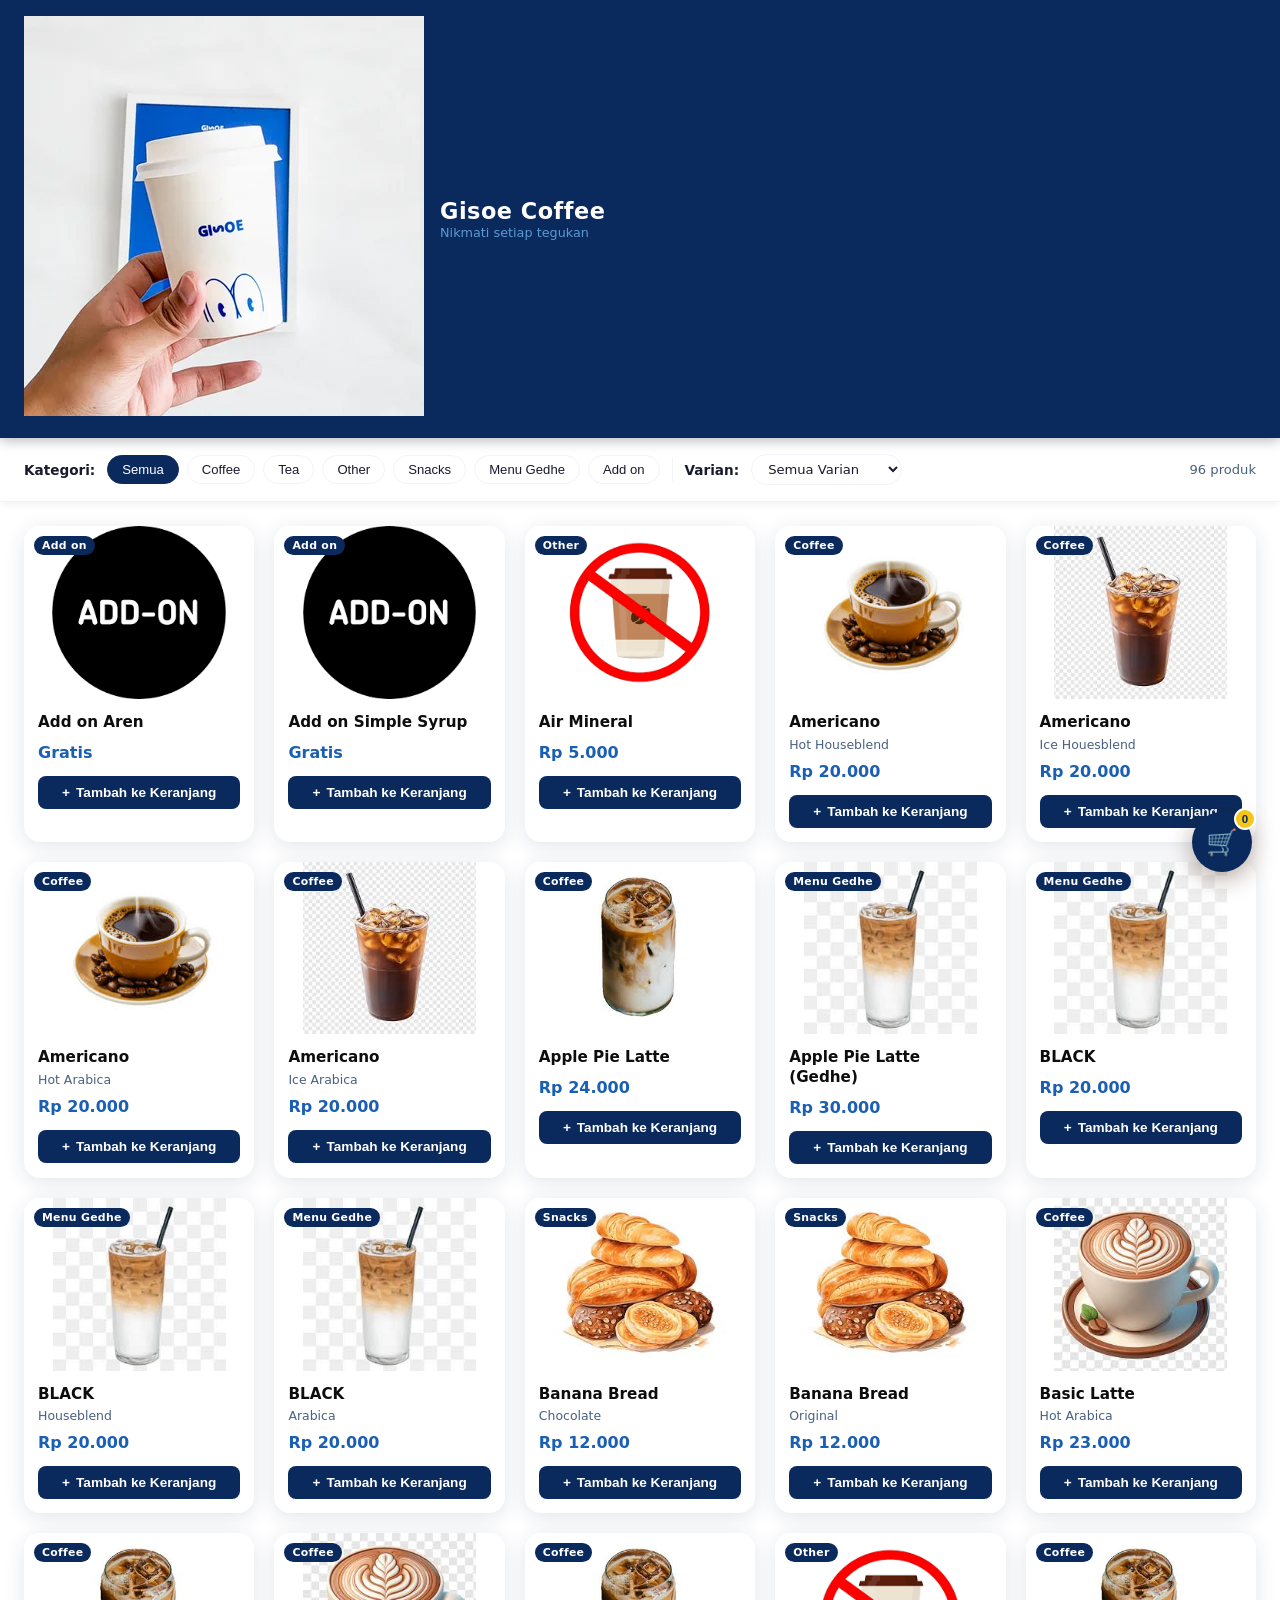
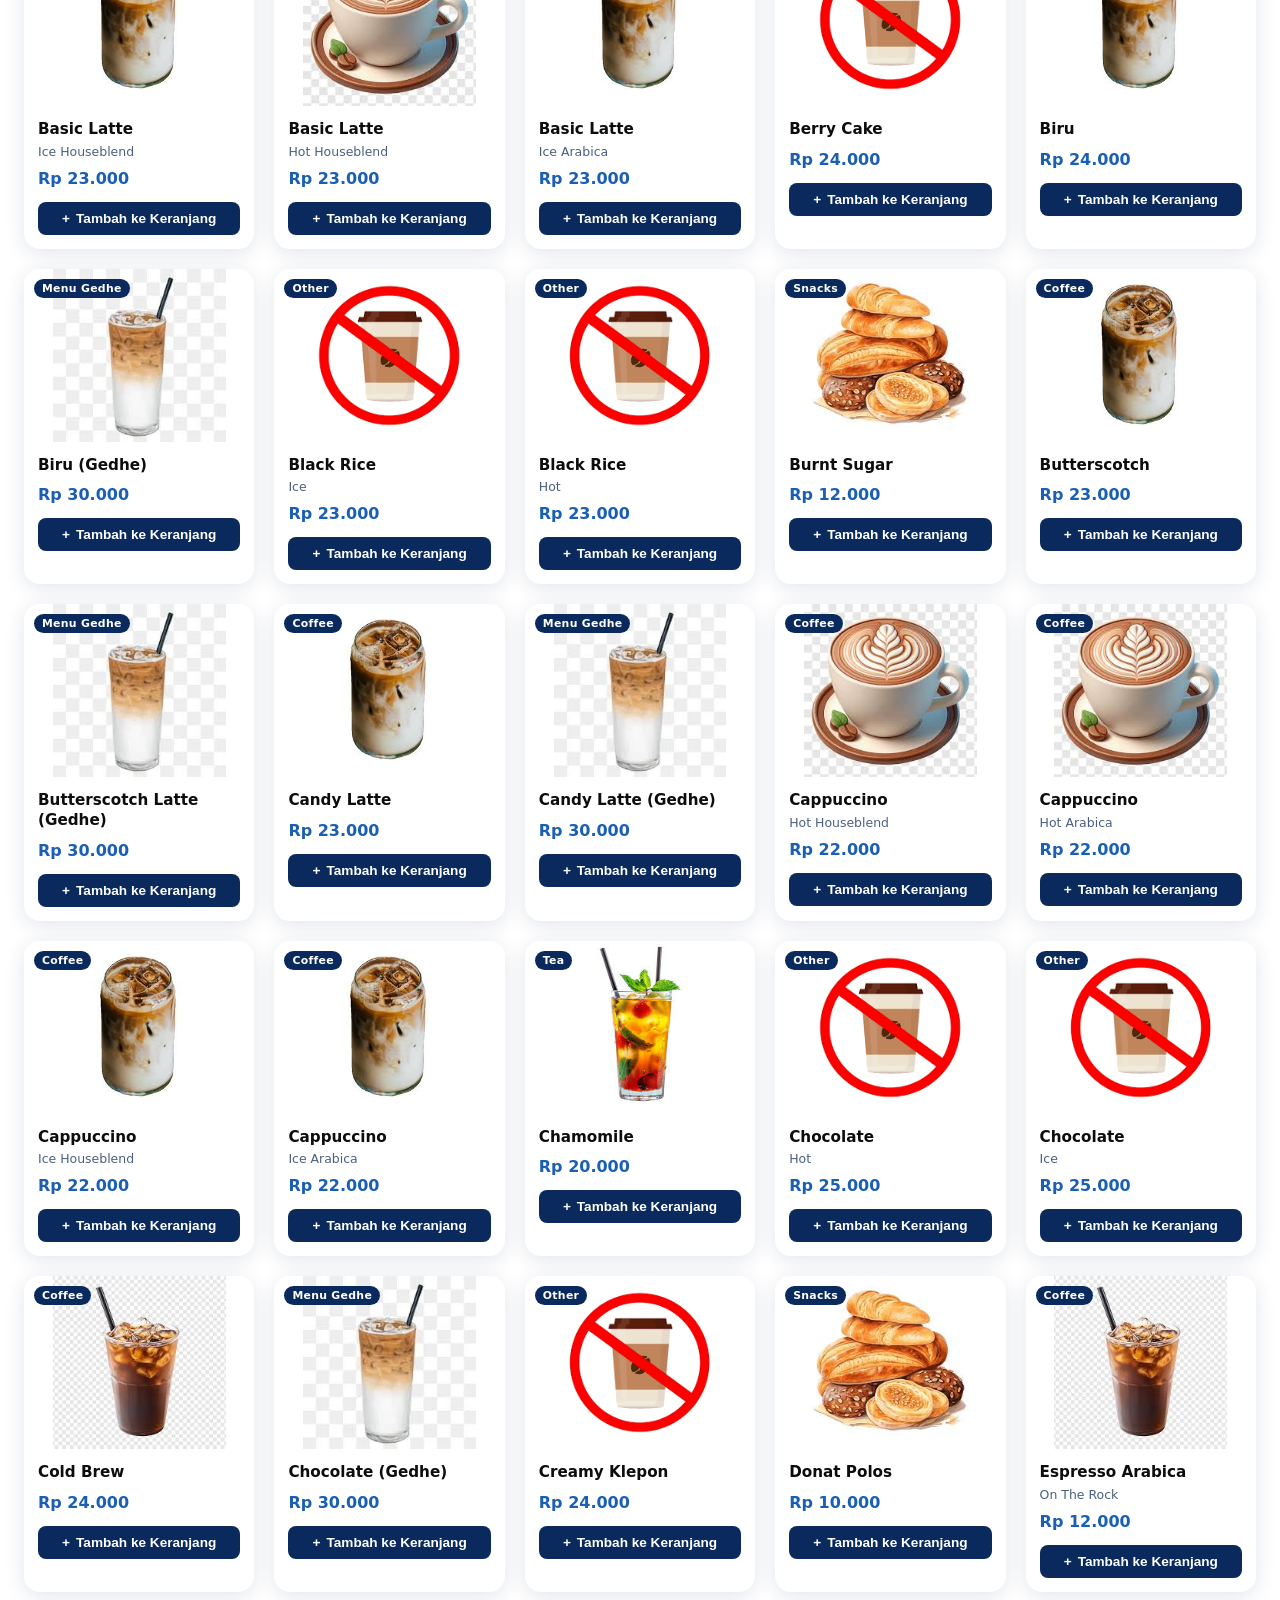
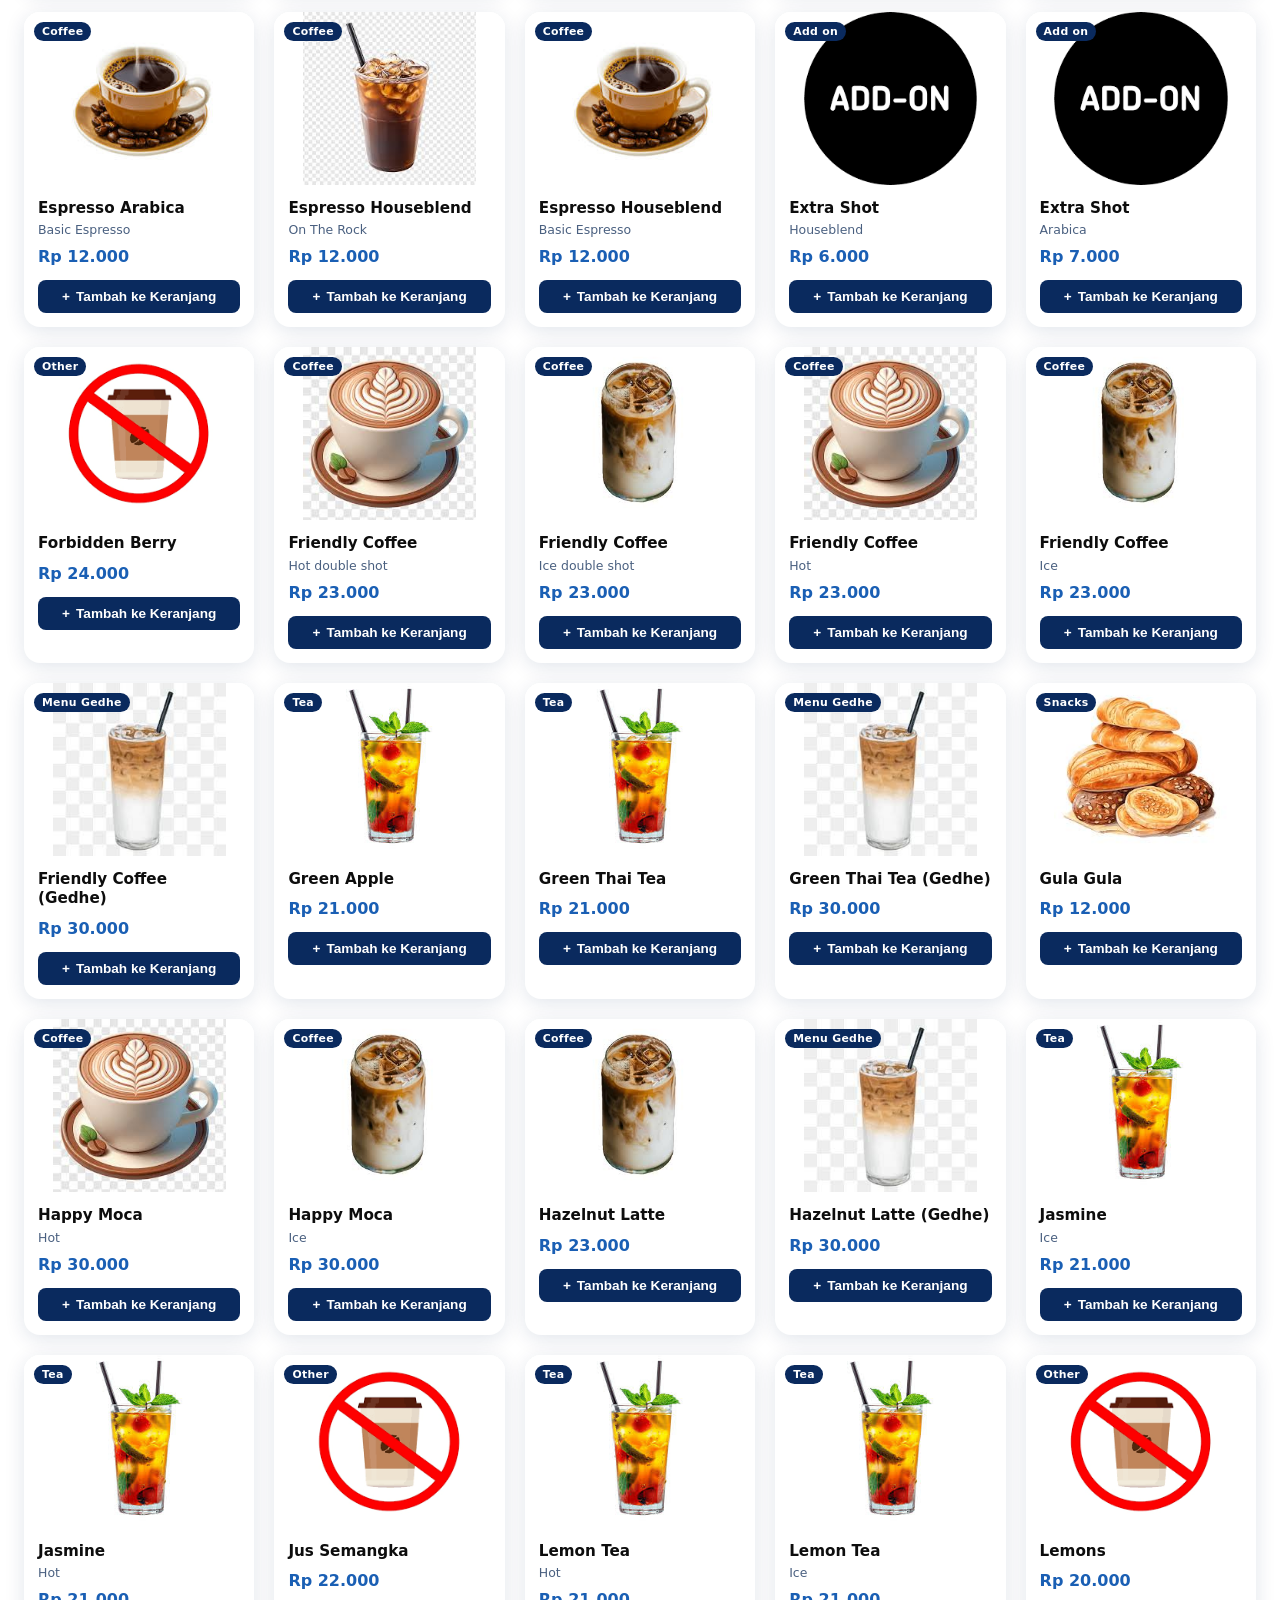
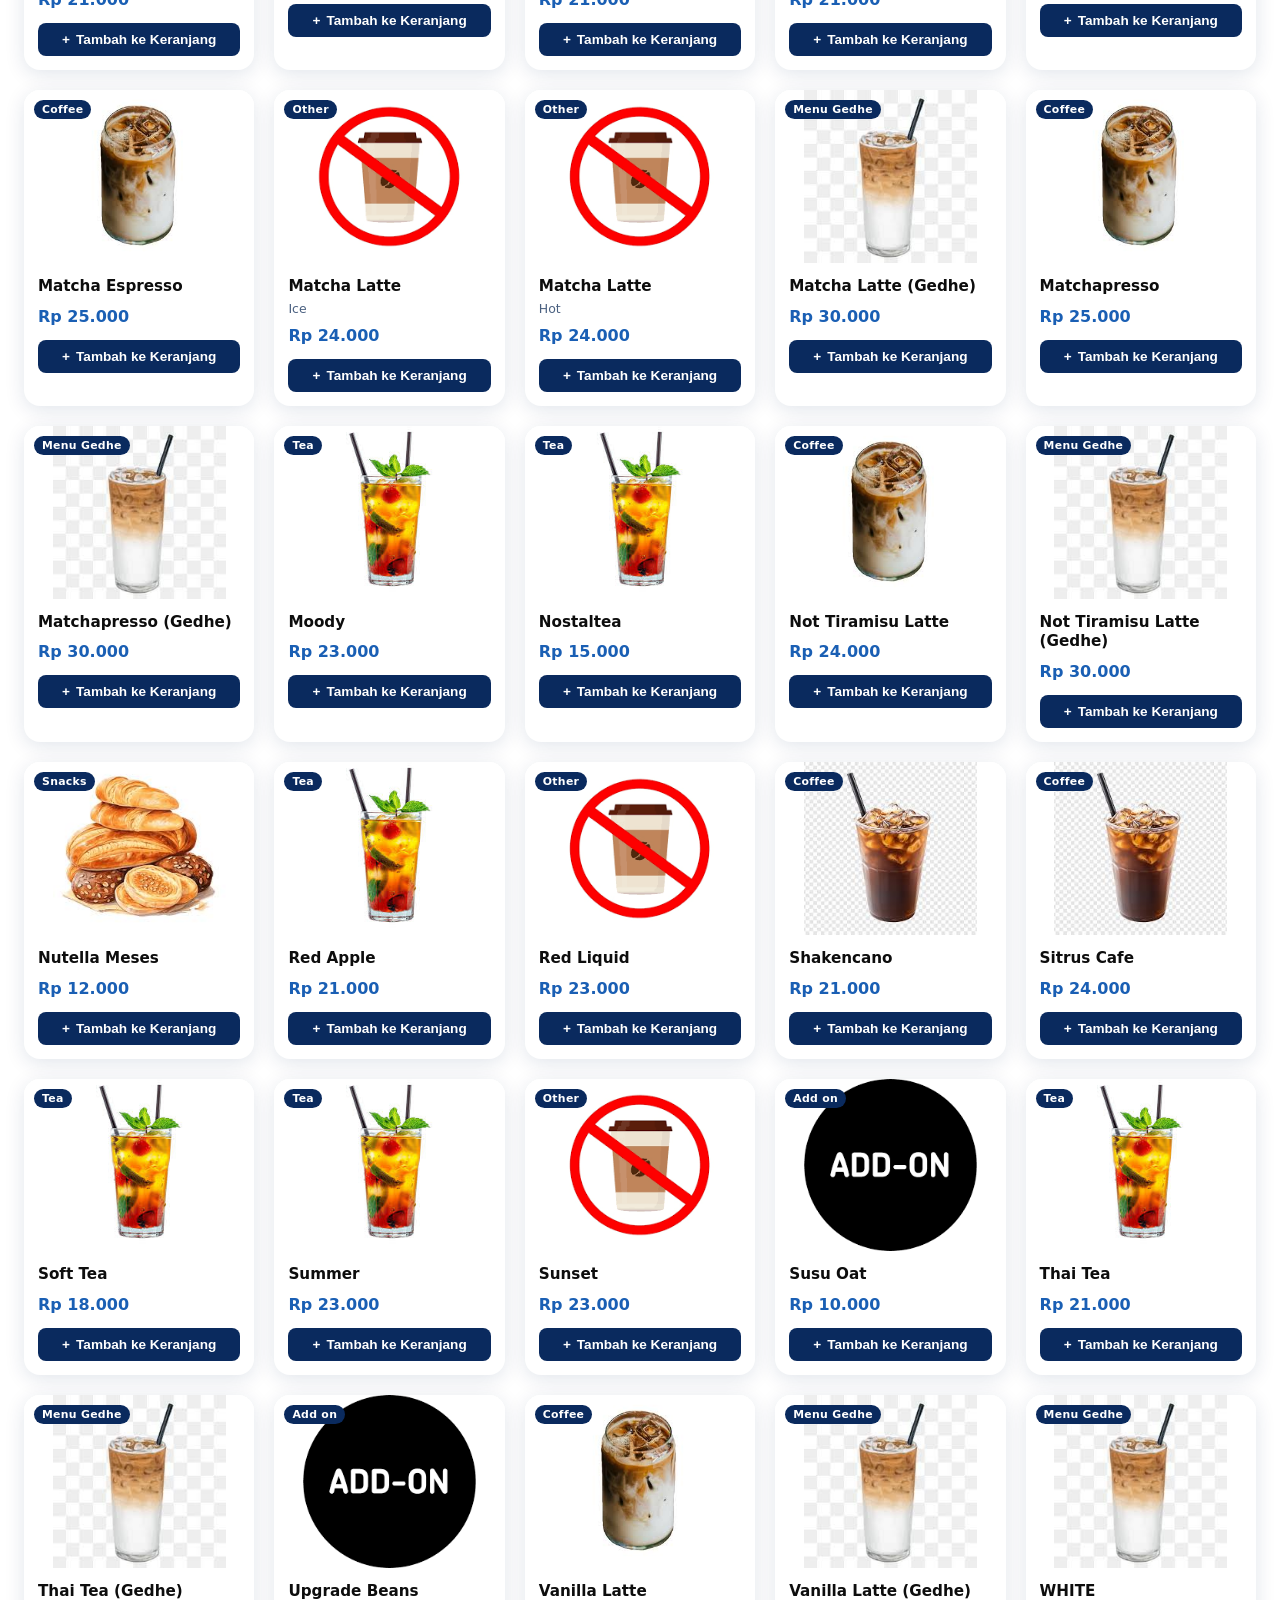
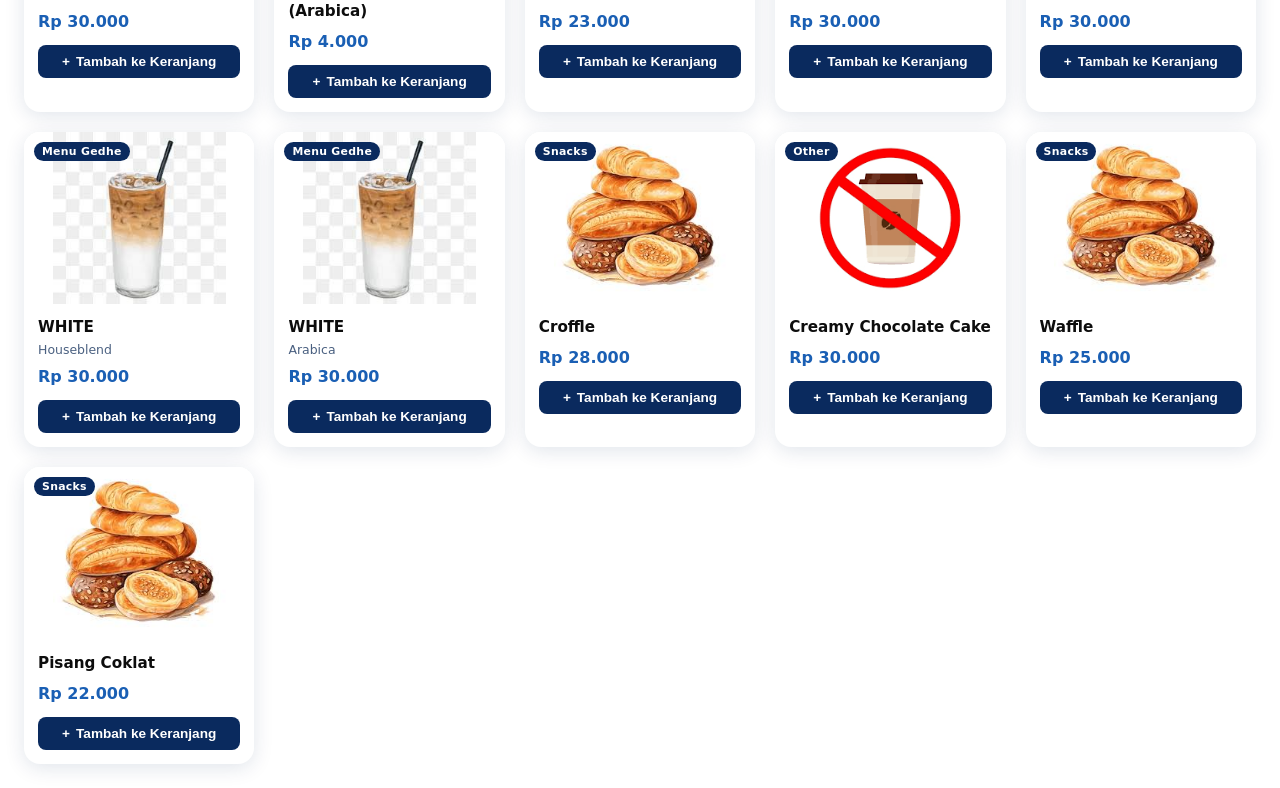
==== index.html @ 8f7da87b "Update index.html" ====
<!DOCTYPE html>
<html lang="id">
<head>
  <meta charset="UTF-8" />
  <meta name="viewport" content="width=device-width, initial-scale=1.0" />
  <title>Gisoe Coffee - Menu</title>
  <link rel="stylesheet" href="css/style.css" />
</head>
<body>

<!-- Header -->
<header class="header">
  <span class="header-logo">
     <img src="images/gisoe.png" alt="Logo" class="logo-img">
  </span>
  <div>
    <div class="header-title">Gisoe Coffee</div>
    <div class="header-subtitle">Nikmati setiap tegukan</div>
  </div>
</header>

<!-- Filter Bar -->
<div class="filter-bar">
  <span class="filter-label">Kategori:</span>
  <div class="filter-chips" id="catChips"></div>
  <div class="filter-divider"></div>
  <span class="filter-label">Varian:</span>
  <select class="filter-select" id="variantSelect">
    <option value="Semua">Semua Varian</option>
  </select>
  <span class="filter-count" id="filterCount"></span>
</div>

<!-- Main Product Grid -->
<main class="main">
  <div class="product-grid" id="productGrid"></div>
</main>

<!-- Floating Cart Button -->
<button class="cart-fab" id="cartFab" onclick="openCartModal()">
  🛒
  <span class="cart-badge" id="cartBadge">0</span>
</button>

<!-- Cart Modal -->
<div class="modal-overlay" id="cartModal">
  <div class="modal">
    <div class="modal-header">
      <span class="modal-title">🛒 Keranjang Belanja</span>
      <button class="modal-close" onclick="closeCartModal()">✕</button>
    </div>
    <div class="modal-body" id="cartBody"></div>
    <div class="modal-footer" id="cartFooter" style="display:none">
      <div class="cart-total-row">
        <span class="cart-total-label">Total Belanja</span>
        <span class="cart-total-value" id="cartTotal">Rp 0</span>
      </div>
      <button class="btn-primary" id="checkoutBtn" onclick="goToCheckout()">
        Lanjutkan Pembelian ›
      </button>
    </div>
  </div>
</div>

<!-- Toast -->
<div class="toast" id="toast"></div>

<script src="js/products.js"></script>
<script src="js/app.js"></script>
</body>
</html>
---- css/style.css ----
/* ===== Base & Reset ===== */
*, *::before, *::after { box-sizing: border-box; margin: 0; padding: 0; }

:root {
  --blue-dark: #0a2a5e;
  --blue-mid: #1a5fb4;
  --blue-light: #5b9bd5;
  --cream: #ffffff;
  --cream-dark: #f0f4fa;
  --white: #fff;
  --text-dark: #0d0d0d;
  --text-mid: #1a1a2e;
  --text-light: #4a6080;
  --gold: #f5c518;
  --gold-light: #ffe066;
  --green: #4caf50;
  --red: #e53935;
  --shadow: 0 4px 20px rgba(10,42,94,0.12);
  --shadow-hover: 0 8px 30px rgba(10,42,94,0.2);
  --radius: 16px;
  --radius-sm: 8px;
}

body {
  font-family: 'Segoe UI', system-ui, -apple-system, sans-serif;
  background: var(--cream);
  color: var(--text-dark);
  min-height: 100vh;
}

/* ===== Header ===== */
.header {
  background: var(--blue-dark);
  padding: 16px 24px;
  position: sticky;
  top: 0;
  z-index: 100;
  box-shadow: 0 2px 12px rgba(0,0,0,0.3);
  display: flex;
  align-items: center;
  gap: 16px;
}

.header-logo {
  font-size: 1.6rem;
}

.header-title {
  color: var(--cream);
  font-size: 1.4rem;
  font-weight: 700;
  letter-spacing: 0.5px;
}

.header-subtitle {
  color: var(--blue-light);
  font-size: 0.8rem;
  margin-top: 1px;
}

.header-right {
  margin-left: auto;
  display: flex;
  align-items: center;
  gap: 12px;
}

/* ===== Filter Bar ===== */
.filter-bar {
  background: var(--white);
  padding: 16px 24px;
  display: flex;
  align-items: center;
  gap: 12px;
  flex-wrap: wrap;
  border-bottom: 1px solid var(--cream-dark);
  position: sticky;
  top: 73px;
  z-index: 90;
  box-shadow: 0 2px 8px rgba(0,0,0,0.06);
}

.filter-label {
  font-size: 0.85rem;
  font-weight: 600;
  color: var(--text-mid);
  white-space: nowrap;
}

.filter-chips {
  display: flex;
  gap: 8px;
  flex-wrap: wrap;
}

.chip {
  padding: 6px 14px;
  border-radius: 20px;
  border: 1.5px solid var(--cream-dark);
  background: var(--white);
  color: var(--text-mid);
  font-size: 0.82rem;
  cursor: pointer;
  transition: all 0.2s;
  font-weight: 500;
  white-space: nowrap;
}

.chip:hover {
  border-color: var(--blue-light);
  color: var(--blue-mid);
}

.chip.active {
  background: var(--blue-dark);
  border-color: var(--blue-dark);
  color: var(--white);
}

.filter-divider {
  width: 1px;
  height: 24px;
  background: var(--cream-dark);
}

.filter-select {
  padding: 6px 12px;
  border-radius: 20px;
  border: 1.5px solid var(--cream-dark);
  background: var(--white);
  color: var(--text-mid);
  font-size: 0.82rem;
  cursor: pointer;
  outline: none;
  font-family: inherit;
  font-weight: 500;
}

.filter-select:focus {
  border-color: var(--blue-light);
}

.filter-count {
  margin-left: auto;
  font-size: 0.82rem;
  color: var(--text-light);
}

/* ===== Product Grid ===== */
.main {
  padding: 24px;
  max-width: 1400px;
  margin: 0 auto;
}

.product-grid {
  display: grid;
  grid-template-columns: repeat(auto-fill, minmax(200px, 1fr));
  gap: 20px;
}

.product-card {
  background: var(--white);
  border-radius: var(--radius);
  overflow: hidden;
  box-shadow: var(--shadow);
  transition: transform 0.25s, box-shadow 0.25s;
  display: flex;
  flex-direction: column;
}

.product-card:hover {
  transform: translateY(-4px);
  box-shadow: var(--shadow-hover);
}

.product-img-wrap {
  position: relative;
  width: 100%;
  padding-top: 75%;
  background: var(--cream);
  background-color: #ffffff;
  overflow: hidden;
}

.product-img {
  position: absolute;
  inset: 0;
  width: 100%;
  height: 100%;
  object-fit: contain;
  transition: transform 0.3s;
}

.product-card:hover .product-img {
  transform: scale(1.05);
}

.category-badge {
  position: absolute;
  top: 10px;
  left: 10px;
  background: var(--blue-dark);
  color: var(--cream);
  font-size: 0.68rem;
  font-weight: 600;
  padding: 3px 8px;
  border-radius: 10px;
  letter-spacing: 0.3px;
}

.product-body {
  padding: 14px;
  display: flex;
  flex-direction: column;
  flex: 1;
  gap: 4px;
}

.product-name {
  font-weight: 700;
  font-size: 0.95rem;
  color: var(--text-dark);
  line-height: 1.3;
}

.product-variant {
  font-size: 0.78rem;
  color: var(--text-light);
}

.product-price {
  font-size: 1rem;
  font-weight: 700;
  color: var(--blue-mid);
  margin-top: 6px;
}

.btn-add {
  margin-top: 10px;
  width: 100%;
  padding: 9px;
  border: none;
  border-radius: var(--radius-sm);
  background: var(--blue-dark);
  color: var(--white);
  font-size: 0.85rem;
  font-weight: 600;
  cursor: pointer;
  transition: background 0.2s, transform 0.1s;
  display: flex;
  align-items: center;
  justify-content: center;
  gap: 6px;
}

.btn-add:hover { background: var(--blue-mid); }
.btn-add:active { transform: scale(0.97); }

/* ===== Floating Cart ===== */
.cart-fab {
  position: fixed;
  bottom: 28px;
  right: 28px;
  width: 60px;
  height: 60px;
  border-radius: 50%;
  background: var(--blue-dark);
  color: var(--white);
  border: none;
  cursor: pointer;
  box-shadow: 0 6px 24px rgba(61,31,13,0.4);
  display: flex;
  align-items: center;
  justify-content: center;
  font-size: 1.6rem;
  transition: transform 0.2s, box-shadow 0.2s;
  z-index: 200;
}

.cart-fab:hover {
  transform: scale(1.08);
  box-shadow: 0 10px 30px rgba(61,31,13,0.5);
}

.cart-fab:active { transform: scale(0.95); }

.cart-badge {
  position: absolute;
  top: -4px;
  right: -4px;
  background: var(--gold);
  color: var(--blue-dark);
  font-size: 0.72rem;
  font-weight: 800;
  width: 22px;
  height: 22px;
  border-radius: 50%;
  display: flex;
  align-items: center;
  justify-content: center;
  border: 2px solid var(--white);
}

.cart-fab.bump {
  animation: bump 0.3s ease;
}

@keyframes bump {
  0% { transform: scale(1); }
  50% { transform: scale(1.25); }
  100% { transform: scale(1); }
}

/* ===== Modal / Dialog ===== */
.modal-overlay {
  position: fixed;
  inset: 0;
  background: rgba(0,0,0,0.55);
  z-index: 300;
  display: flex;
  align-items: center;
  justify-content: center;
  padding: 20px;
  opacity: 0;
  pointer-events: none;
  transition: opacity 0.2s;
}

.modal-overlay.open {
  opacity: 1;
  pointer-events: all;
}

.modal {
  background: var(--white);
  border-radius: var(--radius);
  width: 100%;
  max-width: 520px;
  max-height: 85vh;
  display: flex;
  flex-direction: column;
  overflow: hidden;
  transform: translateY(20px);
  transition: transform 0.25s;
  box-shadow: 0 20px 60px rgba(0,0,0,0.3);
}

.modal-overlay.open .modal {
  transform: translateY(0);
}

.modal-header {
  padding: 20px 24px;
  border-bottom: 1px solid var(--cream-dark);
  display: flex;
  align-items: center;
  justify-content: space-between;
  background: var(--blue-dark);
  color: var(--white);
}

.modal-title {
  font-size: 1.1rem;
  font-weight: 700;
}

.modal-close {
  background: none;
  border: none;
  color: var(--cream);
  font-size: 1.4rem;
  cursor: pointer;
  line-height: 1;
  padding: 4px;
  border-radius: 50%;
  transition: background 0.2s;
}

.modal-close:hover { background: rgba(255,255,255,0.15); }

.modal-body {
  flex: 1;
  overflow-y: auto;
  padding: 20px 24px;
}

.cart-empty {
  text-align: center;
  padding: 40px 20px;
  color: var(--text-light);
}

.cart-empty-icon { font-size: 3rem; margin-bottom: 12px; }

.cart-item {
  display: flex;
  align-items: center;
  gap: 14px;
  padding: 12px 0;
  border-bottom: 1px solid var(--cream-dark);
}

.cart-item:last-child { border-bottom: none; }

.cart-item-img {
  width: 60px;
  height: 60px;
  border-radius: var(--radius-sm);
  object-fit: cover;
  background: var(--cream);
  flex-shrink: 0;
}

.cart-item-info { flex: 1; min-width: 0; }

.cart-item-name {
  font-weight: 700;
  font-size: 0.9rem;
  white-space: nowrap;
  overflow: hidden;
  text-overflow: ellipsis;
}

.cart-item-variant {
  font-size: 0.78rem;
  color: var(--text-light);
}

.cart-item-price {
  font-size: 0.85rem;
  color: var(--blue-mid);
  font-weight: 600;
  margin-top: 3px;
}

.qty-controls {
  display: flex;
  align-items: center;
  gap: 8px;
}

.qty-btn {
  width: 28px;
  height: 28px;
  border-radius: 50%;
  border: 1.5px solid var(--cream-dark);
  background: var(--white);
  cursor: pointer;
  font-size: 1rem;
  display: flex;
  align-items: center;
  justify-content: center;
  color: var(--text-mid);
  transition: all 0.15s;
}

.qty-btn:hover { border-color: var(--blue-mid); color: var(--blue-dark); }

.qty-num {
  min-width: 20px;
  text-align: center;
  font-weight: 700;
  font-size: 0.9rem;
}

.cart-item-subtotal {
  font-weight: 700;
  font-size: 0.9rem;
  color: var(--blue-dark);
  text-align: right;
  min-width: 80px;
}

.modal-footer {
  padding: 16px 24px;
  border-top: 1px solid var(--cream-dark);
  background: var(--cream);
}

.cart-total-row {
  display: flex;
  justify-content: space-between;
  align-items: center;
  margin-bottom: 14px;
}

.cart-total-label {
  font-size: 1rem;
  font-weight: 600;
  color: var(--text-mid);
}

.cart-total-value {
  font-size: 1.2rem;
  font-weight: 800;
  color: var(--blue-dark);
}

.btn-primary {
  width: 100%;
  padding: 13px;
  border: none;
  border-radius: var(--radius-sm);
  background: var(--gold);
  color: var(--blue-dark);
  font-size: 0.95rem;
  font-weight: 800;
  cursor: pointer;
  transition: background 0.2s, transform 0.1s;
  display: flex;
  align-items: center;
  justify-content: center;
  gap: 8px;
}

.btn-primary:hover { background: var(--gold-light); }
.btn-primary:active { transform: scale(0.98); }
.btn-primary:disabled {
  background: var(--cream-dark);
  color: var(--text-light);
  cursor: not-allowed;
}

/* ===== No results ===== */
.no-results {
  grid-column: 1 / -1;
  text-align: center;
  padding: 60px 20px;
  color: var(--text-light);
}

.no-results-icon { font-size: 3.5rem; margin-bottom: 12px; }

/* ===== Toast ===== */
.toast {
  position: fixed;
  bottom: 100px;
  right: 28px;
  background: var(--blue-dark);
  color: var(--white);
  padding: 10px 18px;
  border-radius: var(--radius-sm);
  font-size: 0.85rem;
  font-weight: 600;
  z-index: 400;
  opacity: 0;
  transform: translateY(10px);
  transition: all 0.25s;
  pointer-events: none;
  max-width: 240px;
}

.toast.show {
  opacity: 1;
  transform: translateY(0);
}

/* ===== Checkout Page ===== */
.checkout-container {
  max-width: 900px;
  margin: 0 auto;
  padding: 24px;
}

.back-btn {
  display: inline-flex;
  align-items: center;
  gap: 8px;
  color: var(--blue-mid);
  font-weight: 600;
  font-size: 0.9rem;
  cursor: pointer;
  background: none;
  border: none;
  padding: 0;
  margin-bottom: 24px;
  transition: color 0.2s;
}

.back-btn:hover { color: var(--blue-dark); }

.section-title {
  font-size: 1.2rem;
  font-weight: 800;
  color: var(--blue-dark);
  margin-bottom: 16px;
  display: flex;
  align-items: center;
  gap: 8px;
}

.section-card {
  background: var(--white);
  border-radius: var(--radius);
  padding: 24px;
  box-shadow: var(--shadow);
  margin-bottom: 24px;
}

/* Recommendation Loading */
.reco-loading {
  text-align: center;
  padding: 40px 20px;
}

.spinner {
  width: 40px;
  height: 40px;
  border: 4px solid var(--cream-dark);
  border-top-color: var(--blue-mid);
  border-radius: 50%;
  animation: spin 0.8s linear infinite;
  margin: 0 auto 16px;
}

@keyframes spin {
  to { transform: rotate(360deg); }
}

.reco-loading-text {
  color: var(--text-light);
  font-size: 0.9rem;
}

/* Recommendation Cards */
.reco-scroll {
  display: grid;
  grid-template-columns: repeat(auto-fill, minmax(155px, 1fr));
  gap: 16px;
}

.reco-card {
  background: var(--cream);
  border-radius: var(--radius-sm);
  overflow: hidden;
  transition: transform 0.2s, box-shadow 0.2s;
  border: 1.5px solid var(--cream-dark);
  position: relative;
}

.reco-card:hover {
  transform: translateY(-3px);
  box-shadow: var(--shadow);
}

.reco-img-wrap {
  position: relative;
  width: 100%;
  padding-top: 70%;
  overflow: hidden;
  background-color: #ffffff;
}

.reco-img {
  position: absolute;
  inset: 0;
  width: 100%;
  height: 100%;
  object-fit: contain;
  transition: transform 0.3s;
}

.reco-star-badge {
  position: absolute;
  top: 6px;
  right: 6px;
  background: var(--gold);
  color: var(--blue-dark);
  font-size: 0.7rem;
  padding: 2px 6px;
  border-radius: 8px;
  font-weight: 700;
  display: flex;
  align-items: center;
  gap: 2px;
}

.reco-body {
  padding: 10px 12px;
}

.reco-name {
  font-weight: 700;
  font-size: 0.82rem;
  color: var(--text-dark);
  line-height: 1.3;
}

.reco-variant {
  font-size: 0.72rem;
  color: var(--text-light);
}

.reco-cat {
  display: inline-block;
  font-size: 0.65rem;
  background: var(--blue-dark);
  color: var(--cream);
  padding: 2px 6px;
  border-radius: 6px;
  margin-top: 4px;
  font-weight: 600;
}

.reco-price {
  font-size: 0.85rem;
  font-weight: 700;
  color: var(--blue-mid);
  margin-top: 5px;
}

.reco-rating {
  font-size: 0.72rem;
  color: var(--text-light);
  display: flex;
  align-items: center;
  gap: 3px;
  margin-top: 3px;
}

/* Segment info */
.segment-banner {
  background: linear-gradient(135deg, var(--blue-dark), var(--blue-mid));
  color: var(--white);
  border-radius: var(--radius-sm);
  padding: 14px 20px;
  display: flex;
  align-items: center;
  gap: 12px;
  margin-bottom: 20px;
}

.segment-icon { font-size: 1.8rem; }

.segment-label {
  font-size: 0.78rem;
  opacity: 0.75;
}

.segment-value {
  font-weight: 700;
  font-size: 1rem;
}

/* Checkout Order Table */
.order-table {
  width: 100%;
  border-collapse: collapse;
}

.order-table th {
  text-align: left;
  font-size: 0.78rem;
  font-weight: 600;
  color: var(--text-light);
  padding: 8px 0;
  border-bottom: 1.5px solid var(--cream-dark);
}

.order-table td {
  padding: 12px 0;
  border-bottom: 1px solid var(--cream-dark);
  font-size: 0.9rem;
  vertical-align: middle;
}

.order-table tr:last-child td { border-bottom: none; }

.order-item-thumb {
  width: 48px;
  height: 48px;
  border-radius: 8px;
  object-fit: cover;
  background: var(--cream);
}

.order-item-name { font-weight: 700; }
.order-item-variant { font-size: 0.78rem; color: var(--text-light); }

/* Payment Summary */
.pay-row {
  display: flex;
  justify-content: space-between;
  padding: 8px 0;
  font-size: 0.9rem;
  color: var(--text-mid);
  border-bottom: 1px solid var(--cream-dark);
}

.pay-row:last-child { border-bottom: none; }

.pay-row.total {
  font-size: 1.1rem;
  font-weight: 800;
  color: var(--blue-dark);
  padding-top: 14px;
  margin-top: 4px;
}

.pay-row.tax { color: var(--text-light); font-size: 0.82rem; }

.btn-checkout {
  width: 100%;
  padding: 15px;
  border: none;
  border-radius: var(--radius-sm);
  background: var(--green);
  color: var(--white);
  font-size: 1rem;
  font-weight: 800;
  cursor: pointer;
  transition: background 0.2s, transform 0.1s;
  display: flex;
  align-items: center;
  justify-content: center;
  gap: 8px;
  margin-top: 16px;
  border-radius: var(--radius);
}

.btn-checkout:hover { background: #43a047; }
.btn-checkout:active { transform: scale(0.98); }

.reco-intro {
  font-size: 1rem;
  color: var(--text-mid);
  margin-bottom: 16px;
  font-style: italic;
}

.reco-error {
  text-align: center;
  padding: 30px 20px;
  color: var(--text-light);
}

.reco-error-icon { font-size: 2.5rem; margin-bottom: 8px; }

/* Responsive */
@media (max-width: 600px) {
  .filter-bar { top: 65px; padding: 12px 16px; }
  .main { padding: 16px; }
  .product-grid { grid-template-columns: repeat(auto-fill, minmax(155px, 1fr)); gap: 14px; }
  .checkout-container { padding: 16px; }
  .reco-scroll { grid-template-columns: repeat(auto-fill, minmax(130px, 1fr)); }
  .cart-fab { bottom: 20px; right: 20px; width: 54px; height: 54px; }
}
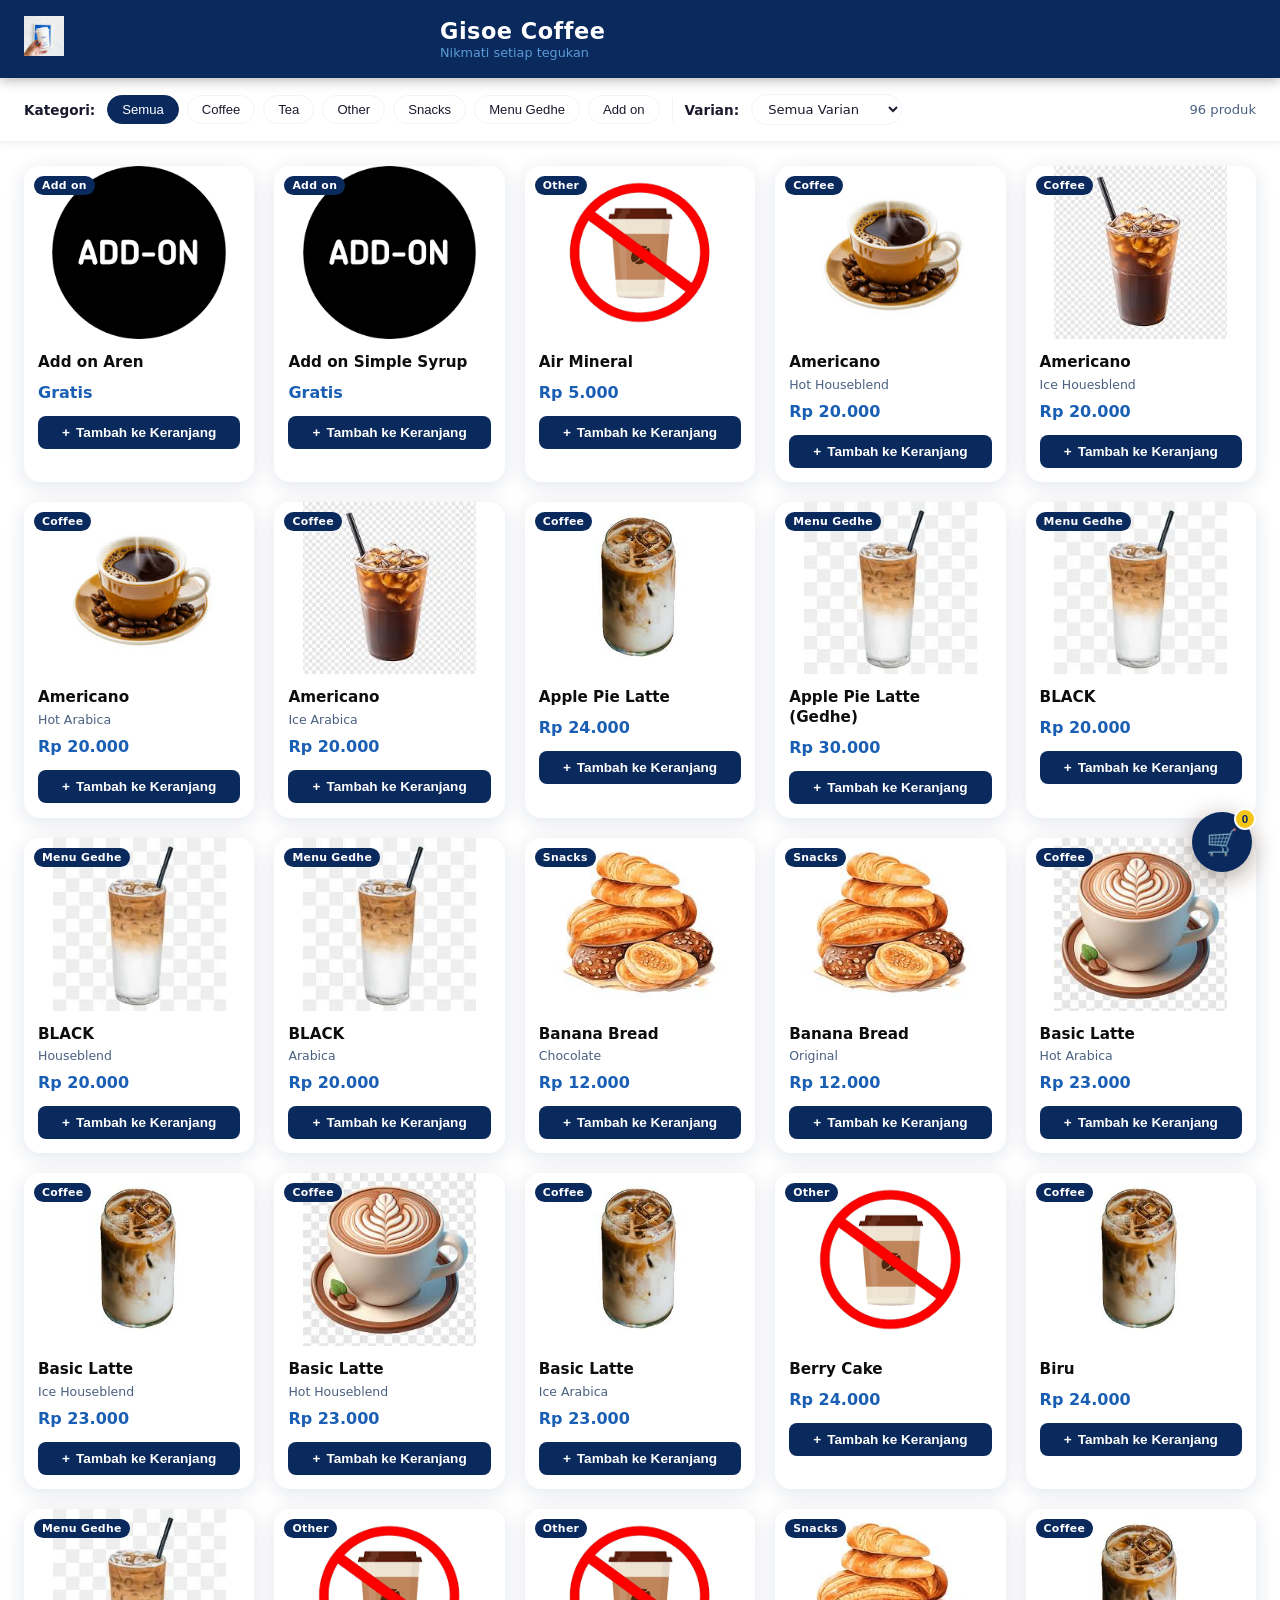
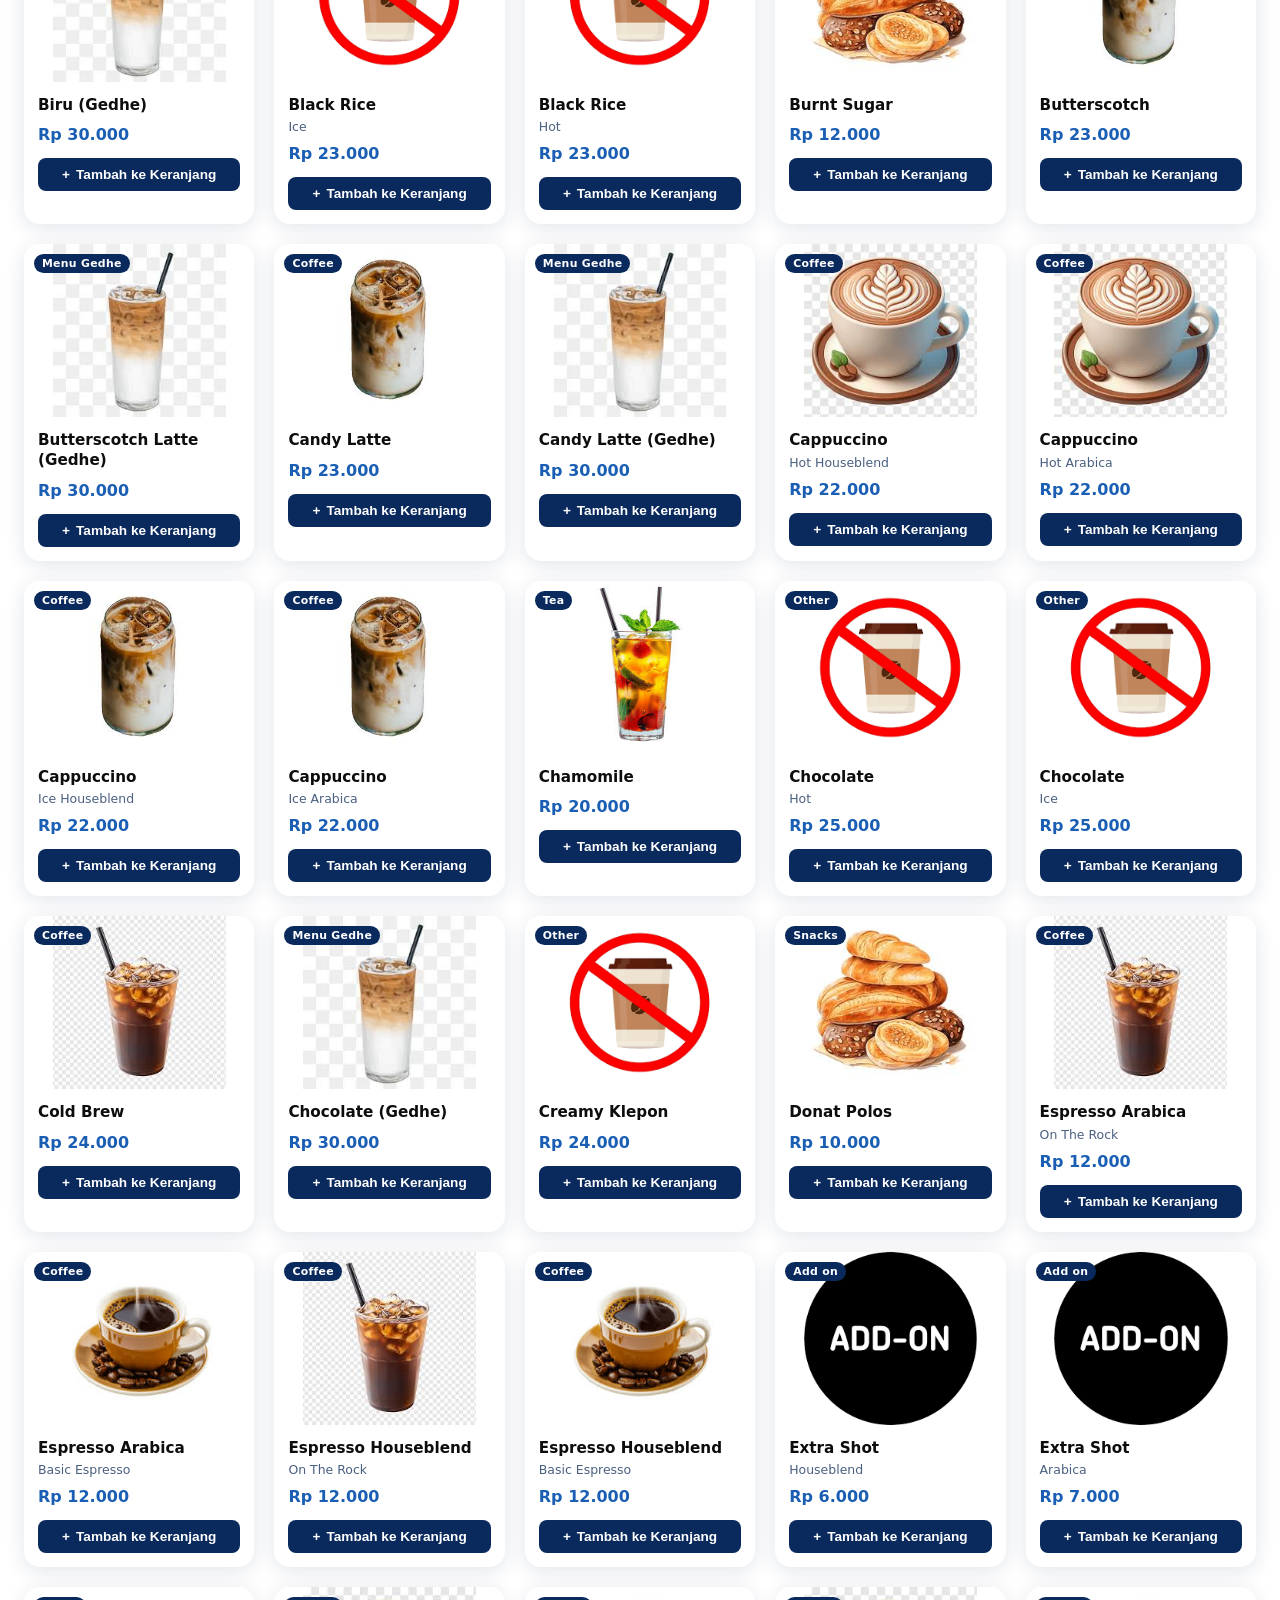
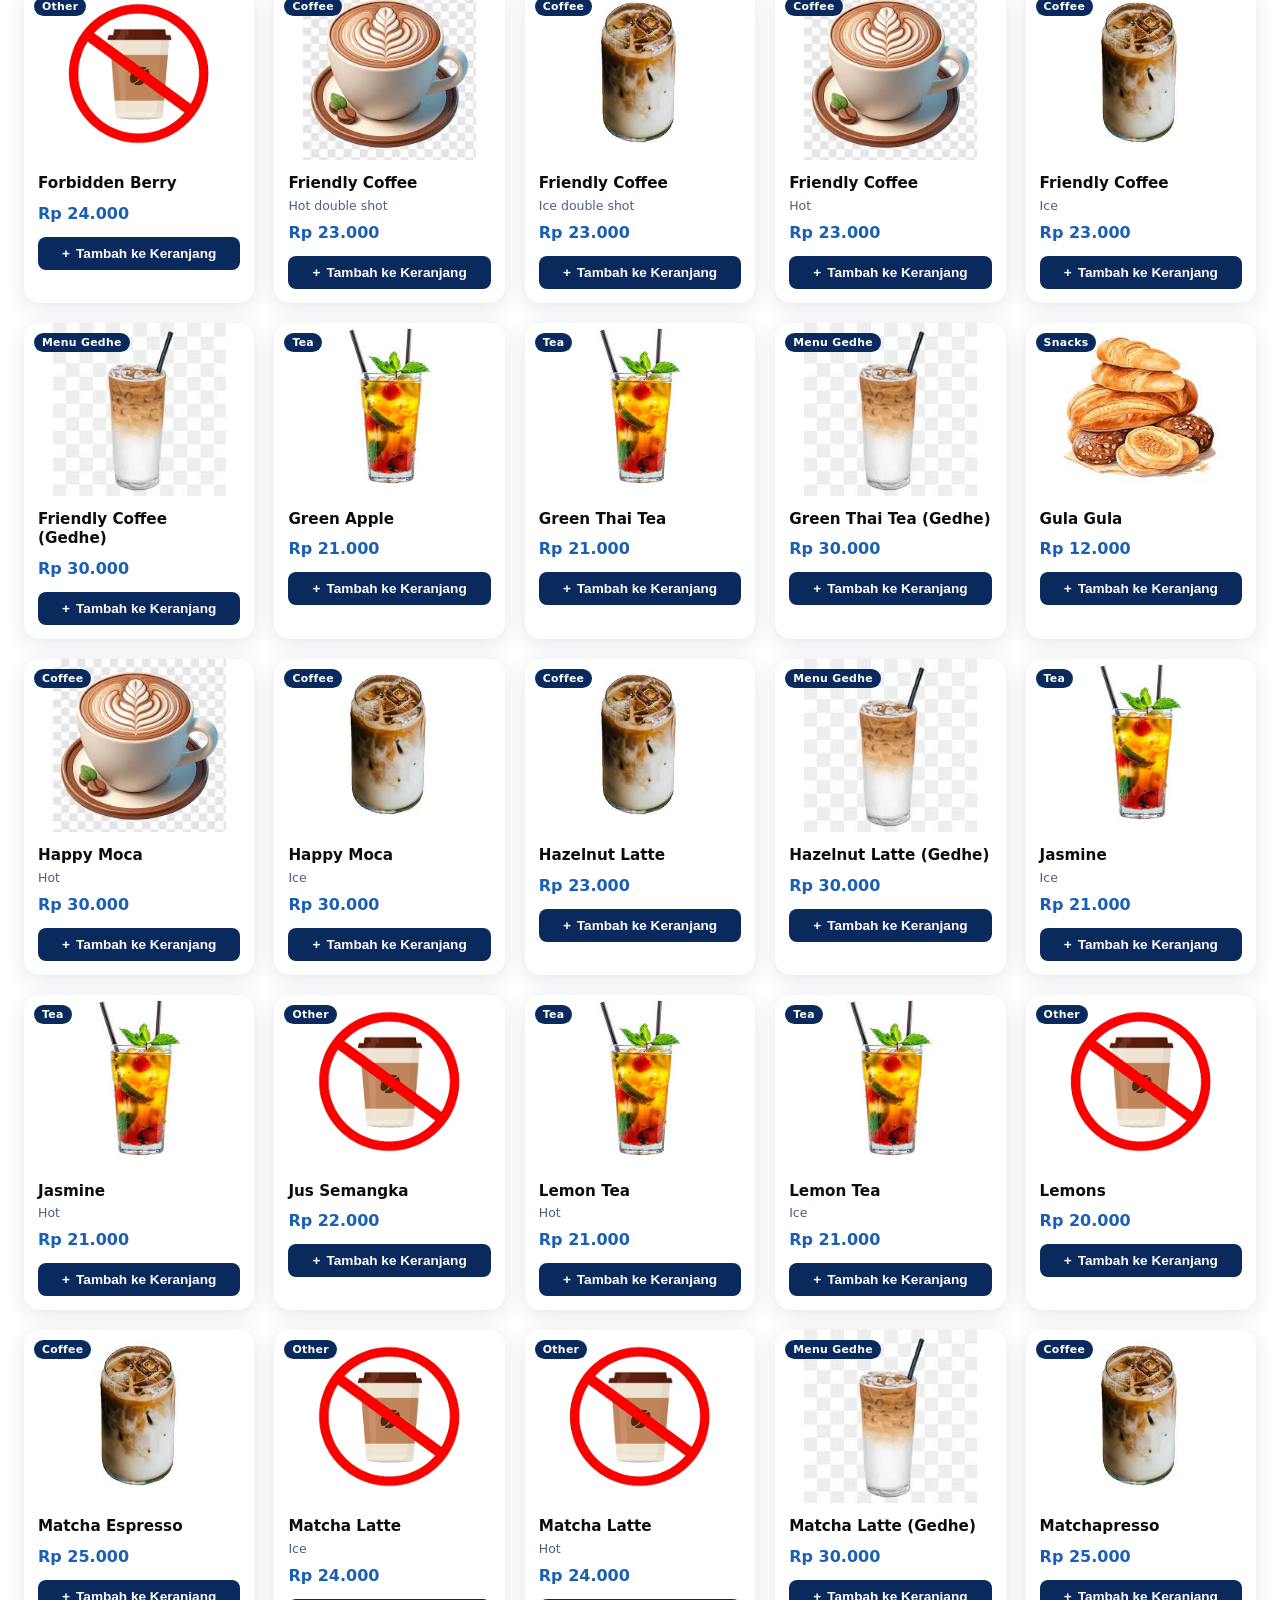
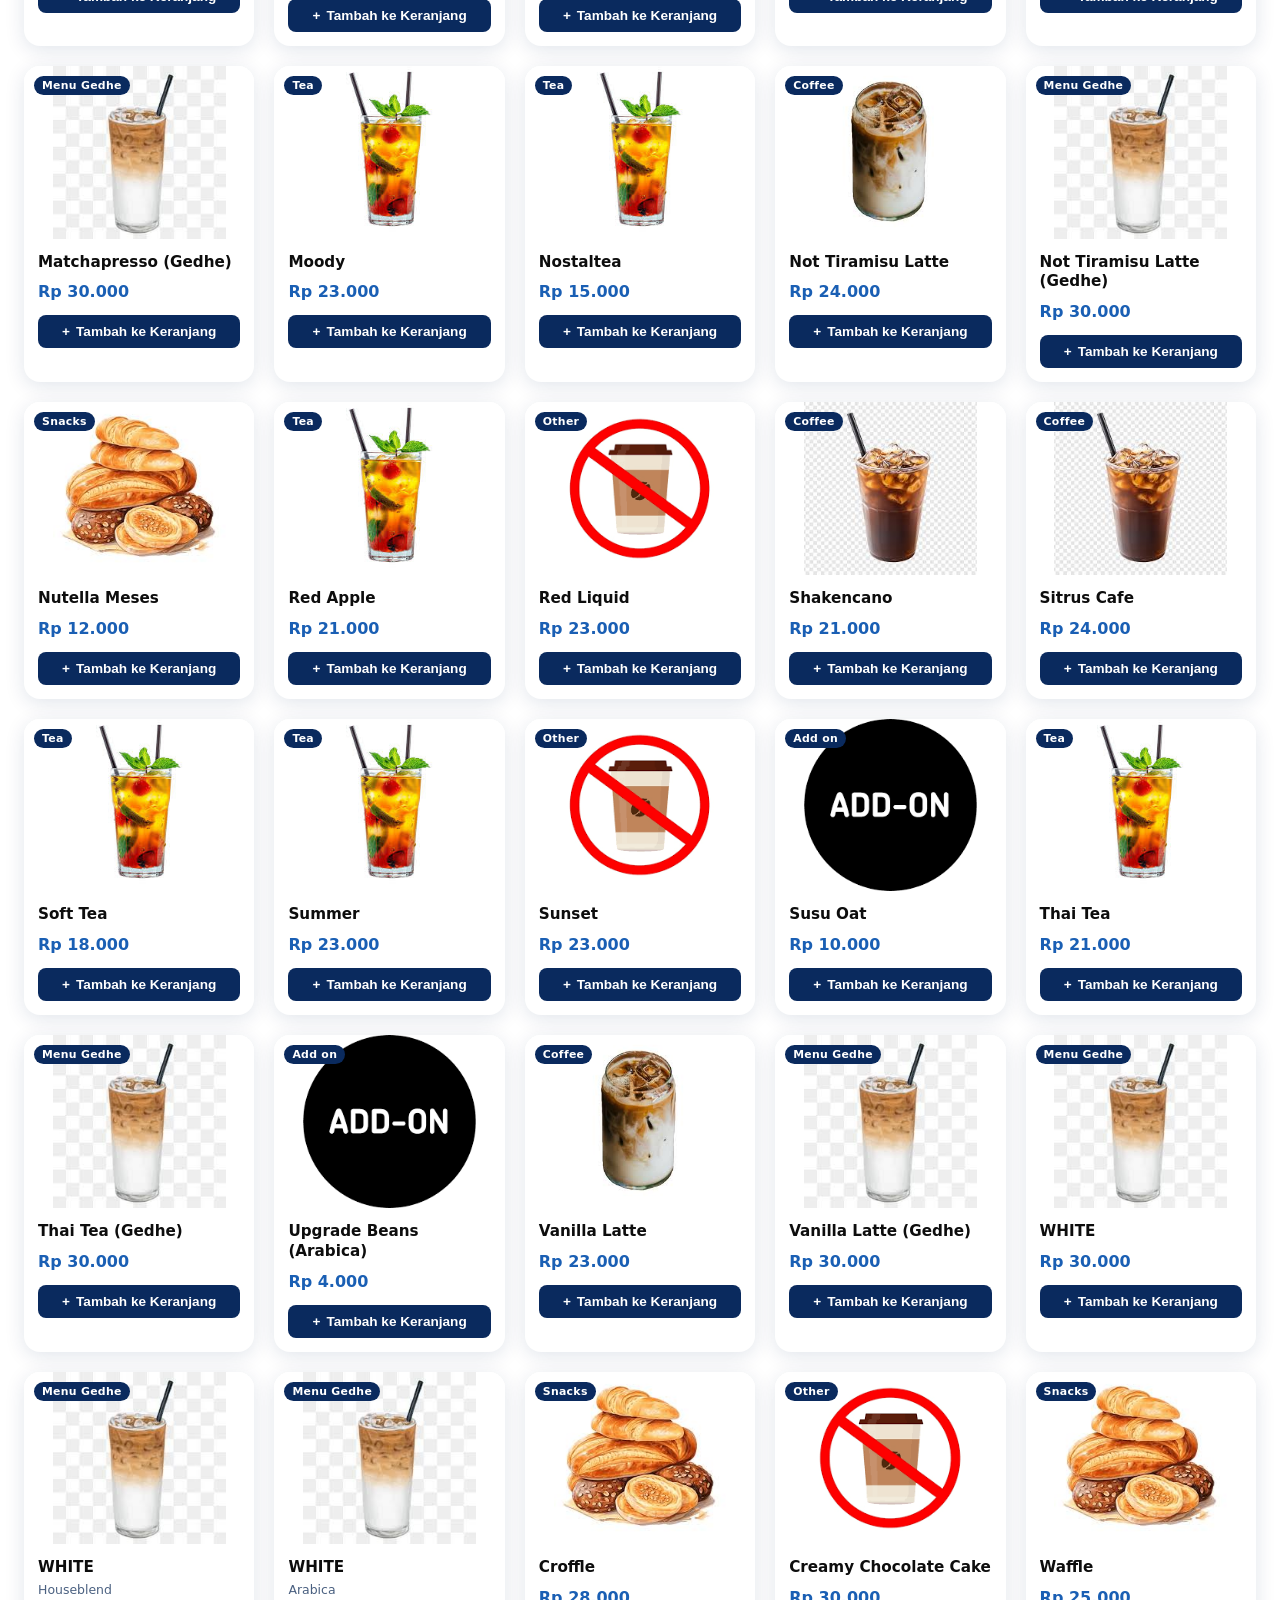
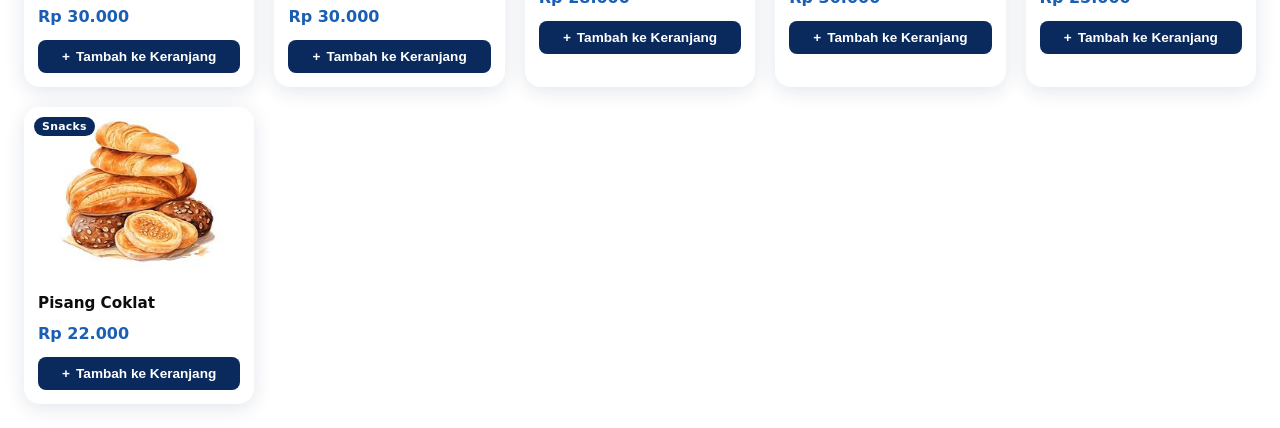
==== commit c2717e0d: "Update index.html" ====
--- a/index.html
+++ b/index.html
@@ -11,7 +11,7 @@
 <!-- Header -->
 <header class="header">
   <span class="header-logo">
-     <img src="images/gisoe.png" alt="Logo" class="logo-img">
+     <img src="images/gisoe.png" style="width:10%;" alt="Logo" class="logo-img">
   </span>
   <div>
     <div class="header-title">Gisoe Coffee</div>
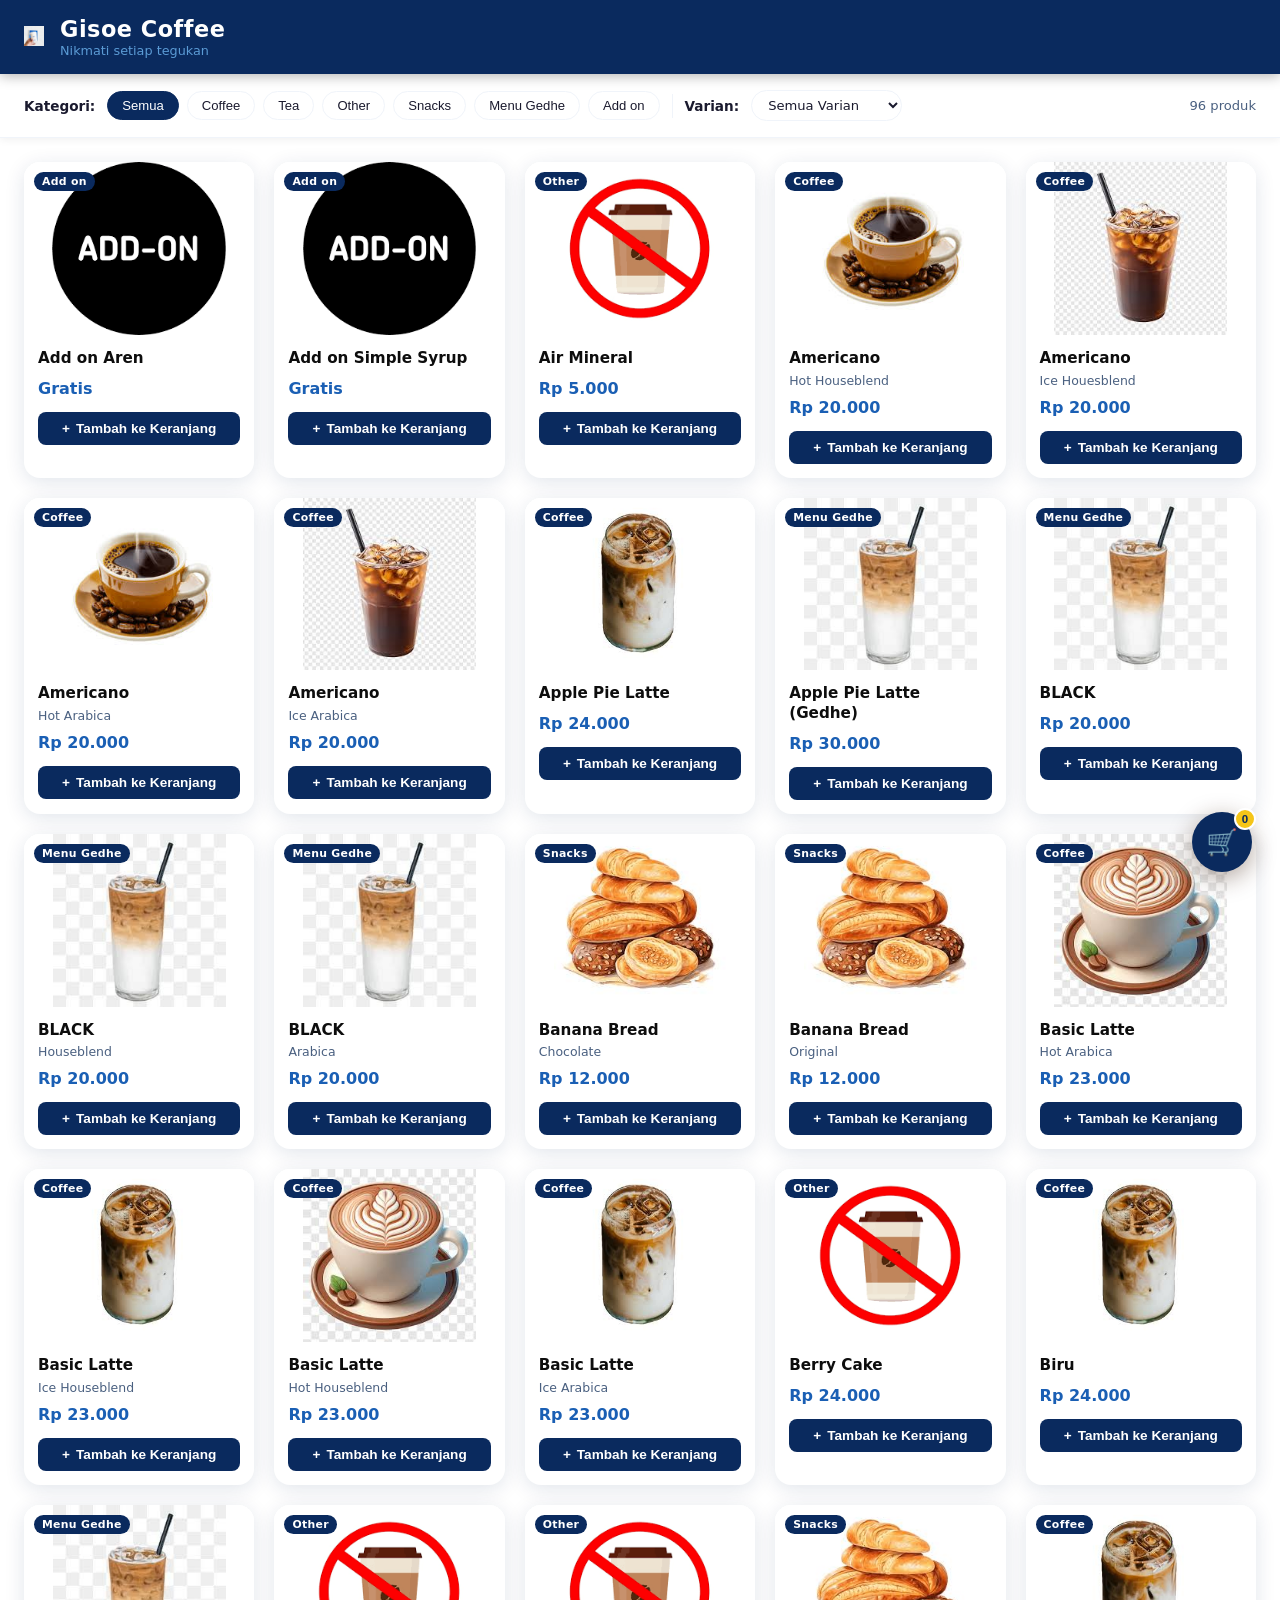
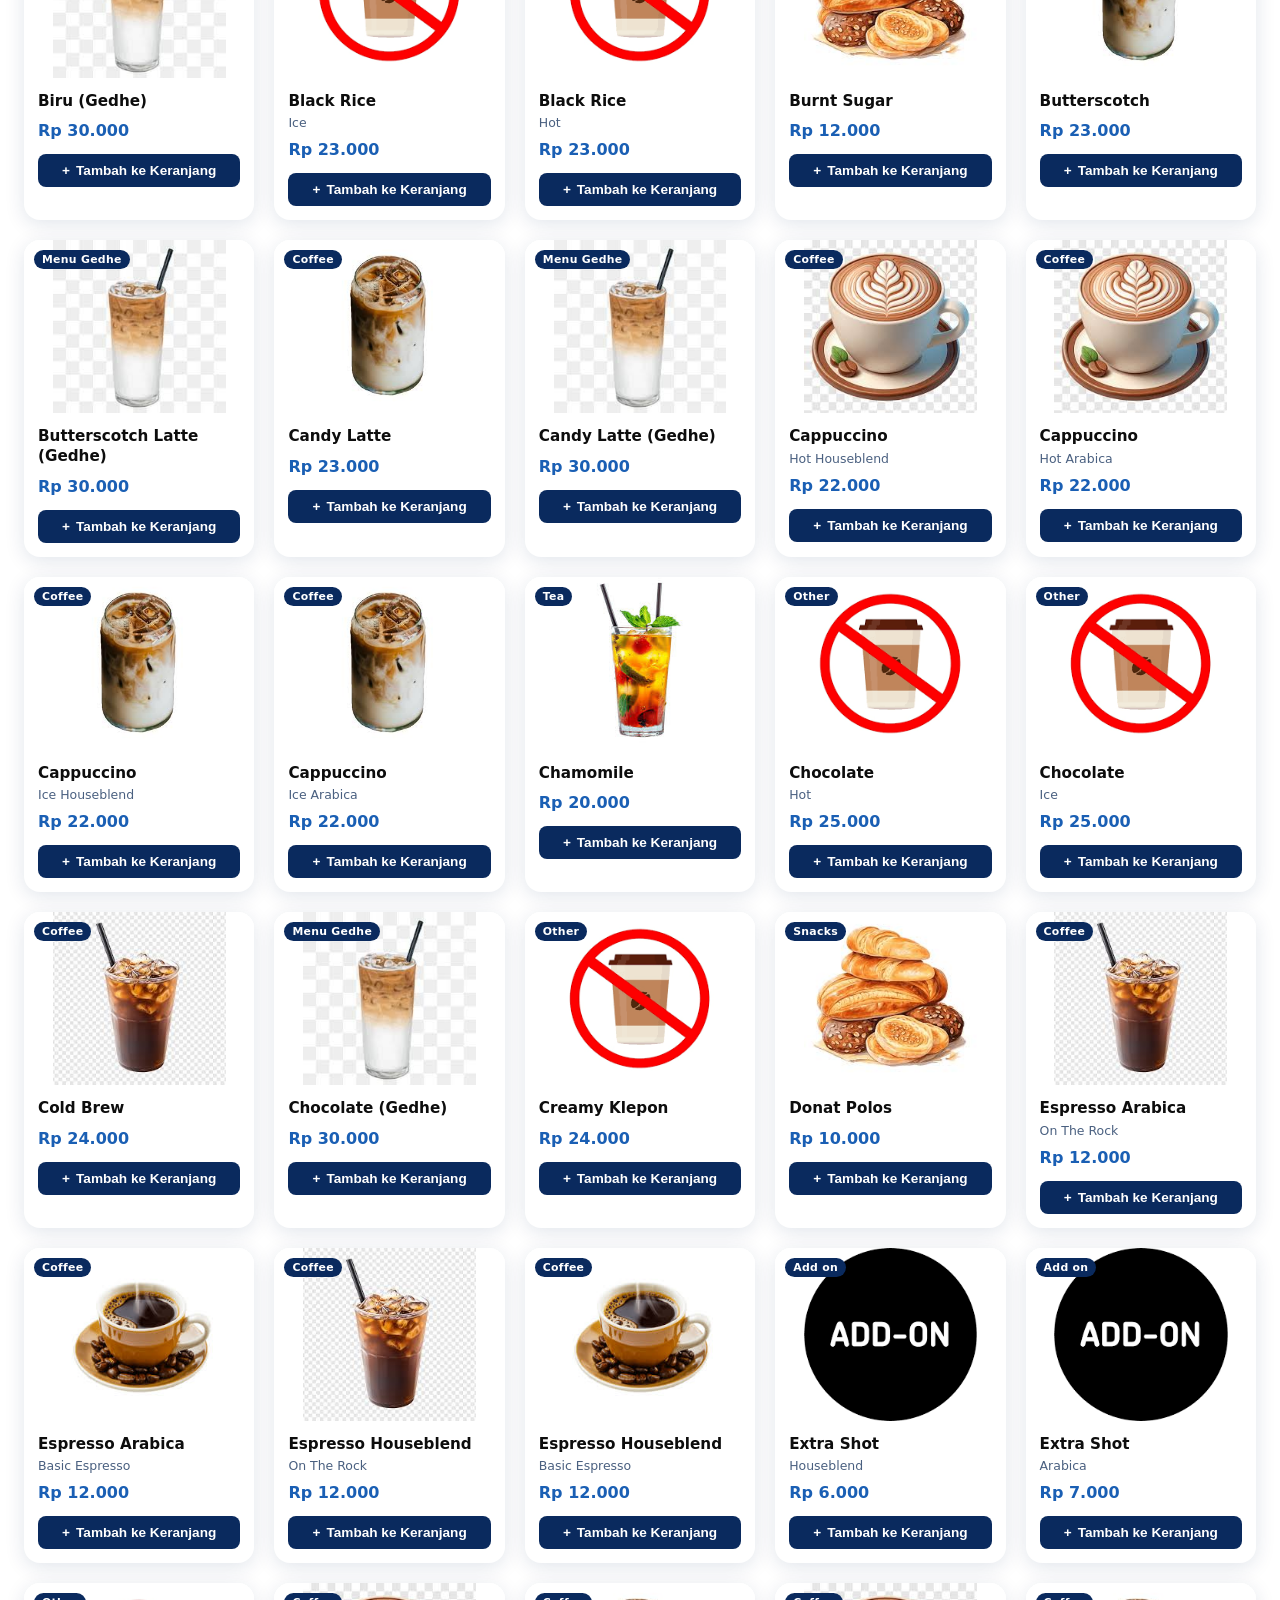
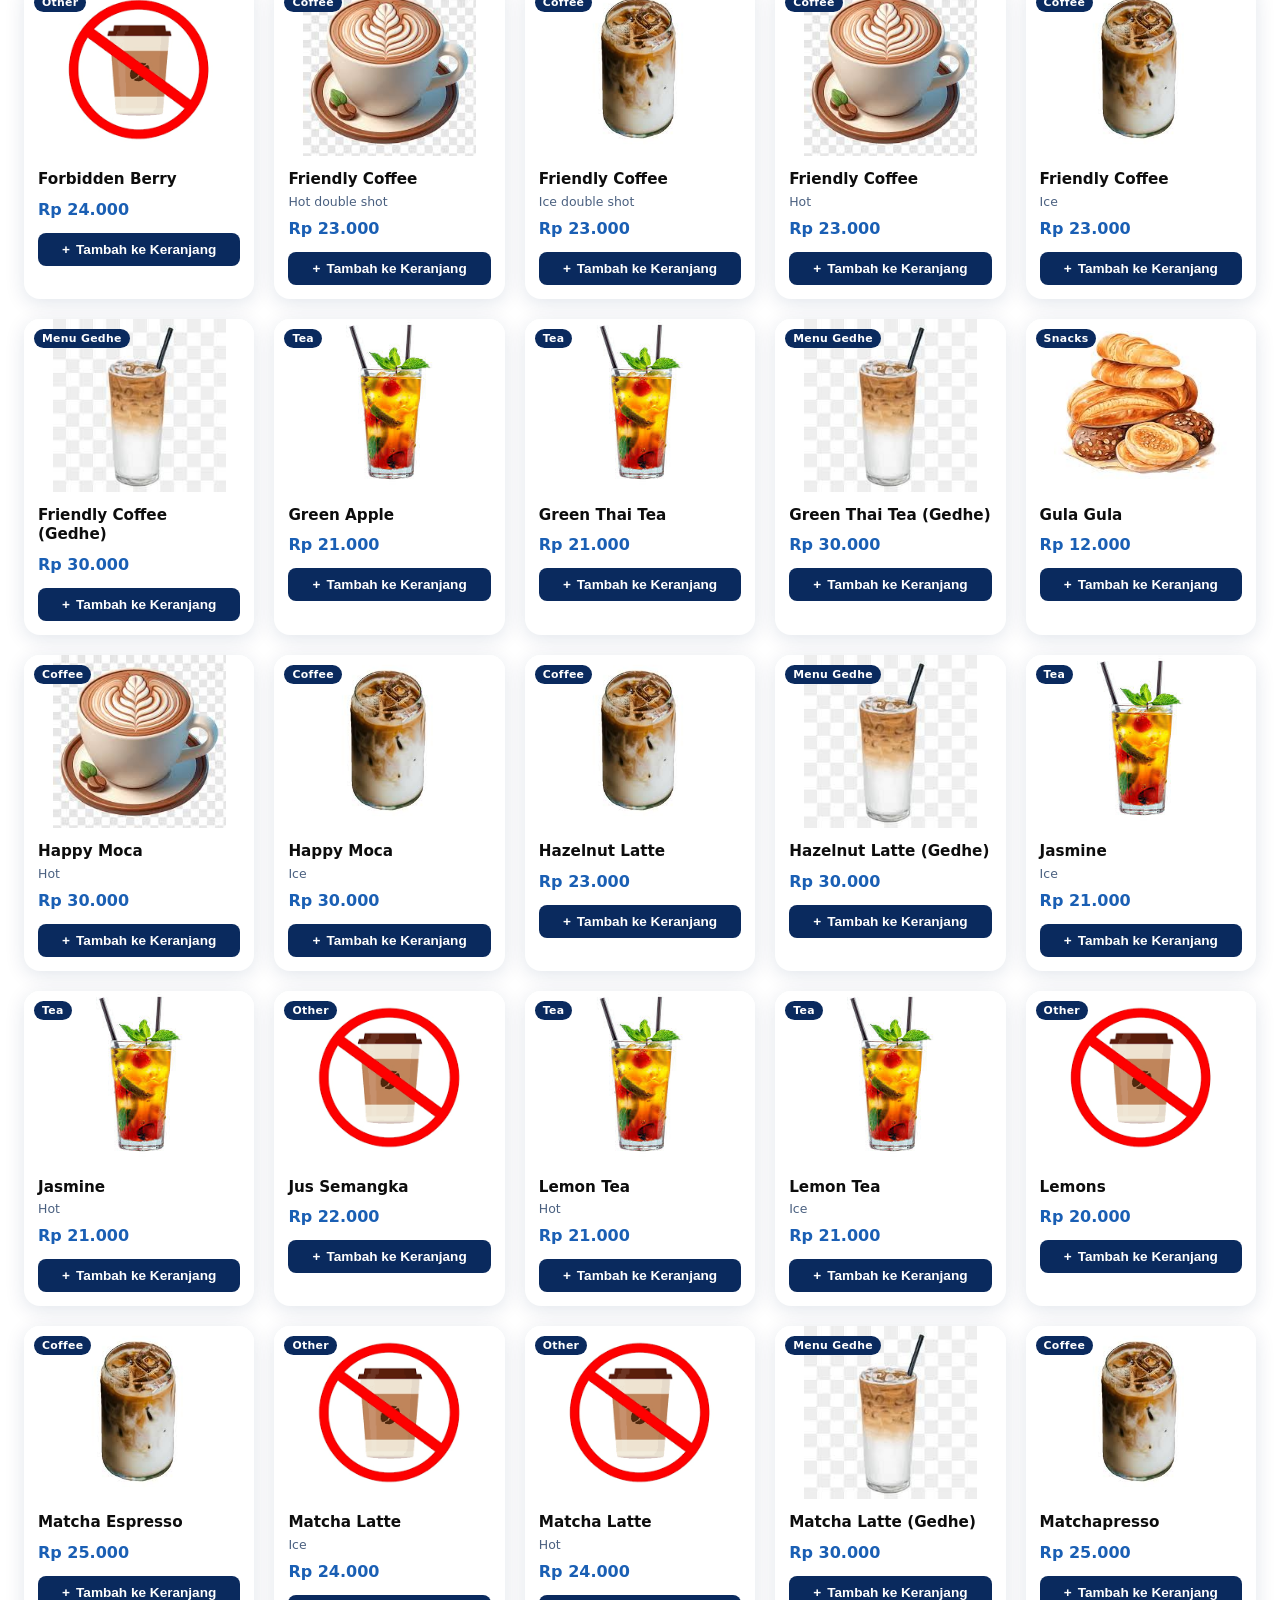
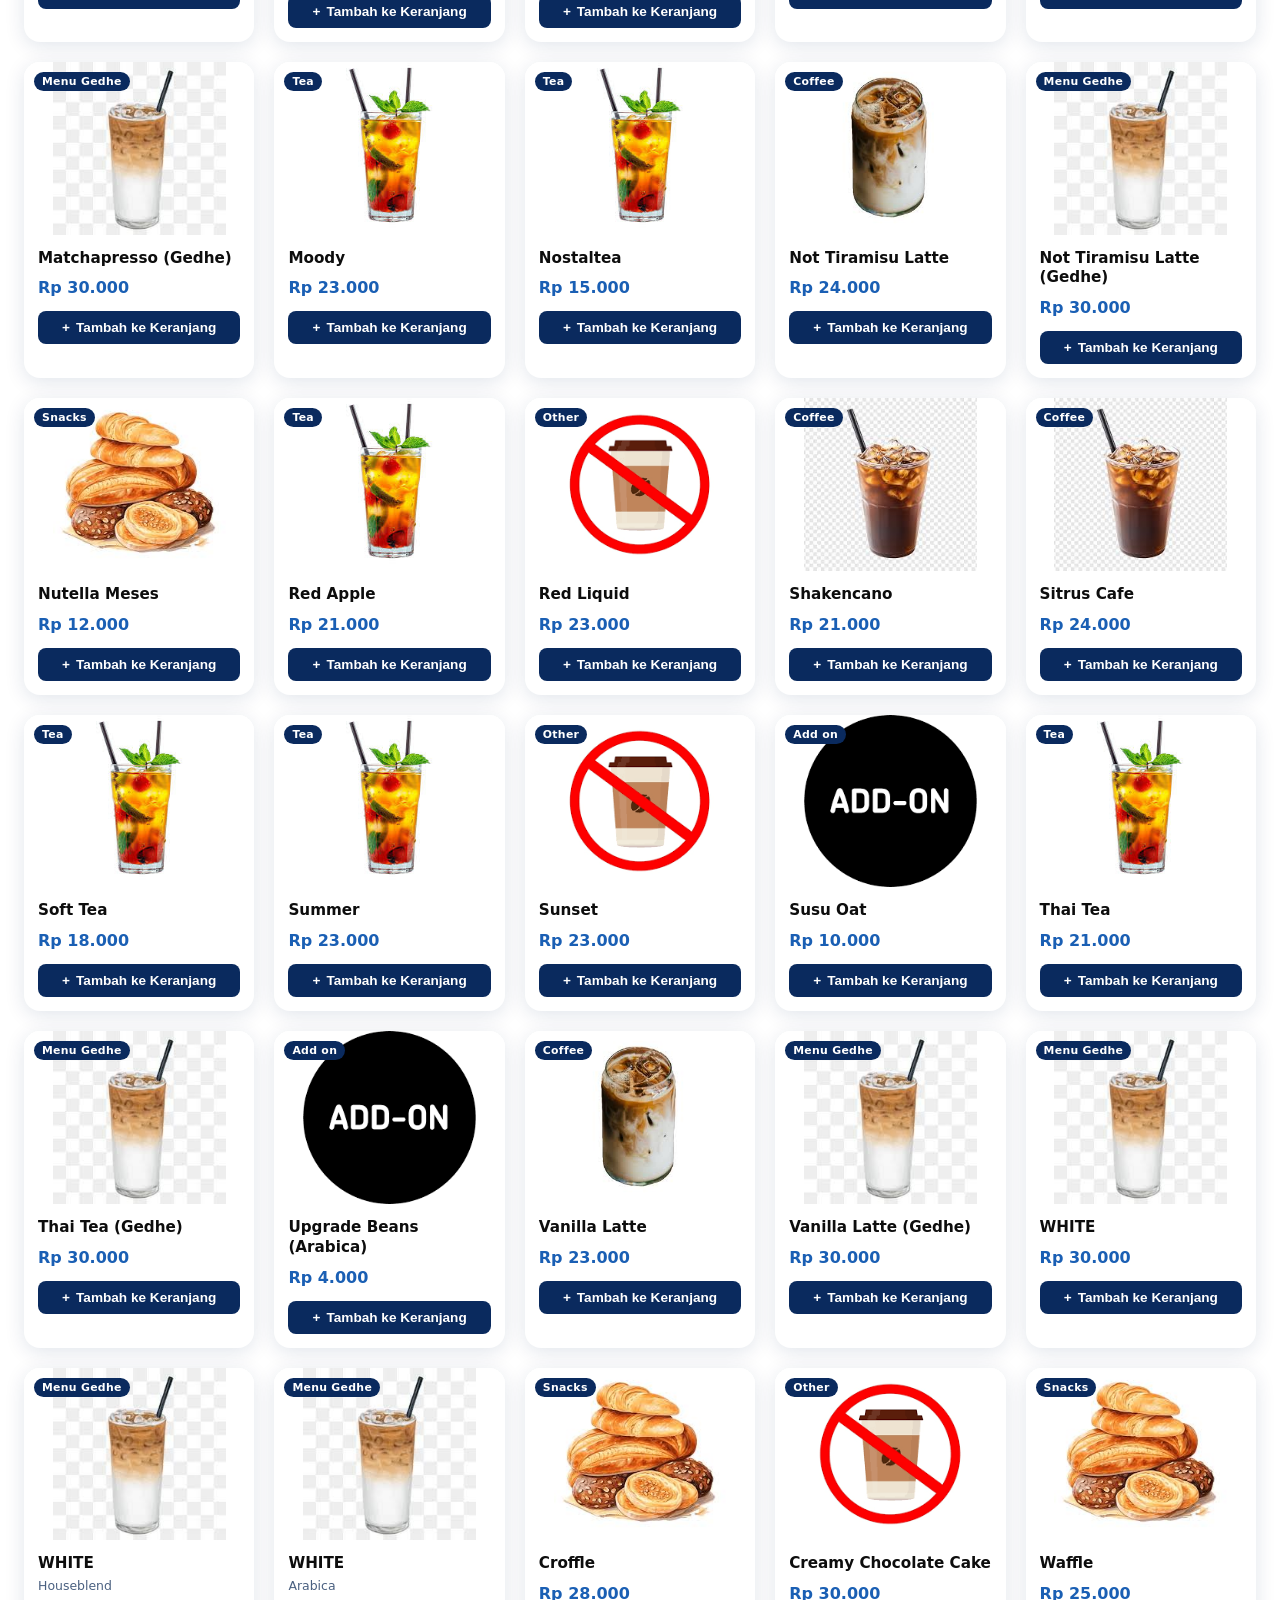
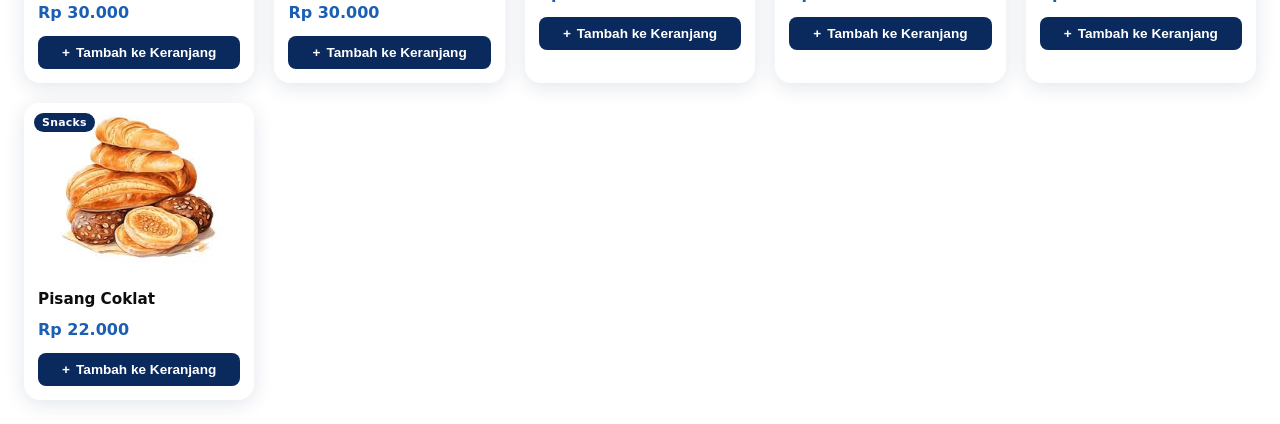
==== commit 3a5200df: "Update index.html" ====
--- a/index.html
+++ b/index.html
@@ -11,7 +11,7 @@
 <!-- Header -->
 <header class="header">
   <span class="header-logo">
-     <img src="images/gisoe.png" style="width:10%;" alt="Logo" class="logo-img">
+     <img src="images/gisoe.png" style="width:20px;" alt="Logo">
   </span>
   <div>
     <div class="header-title">Gisoe Coffee</div>
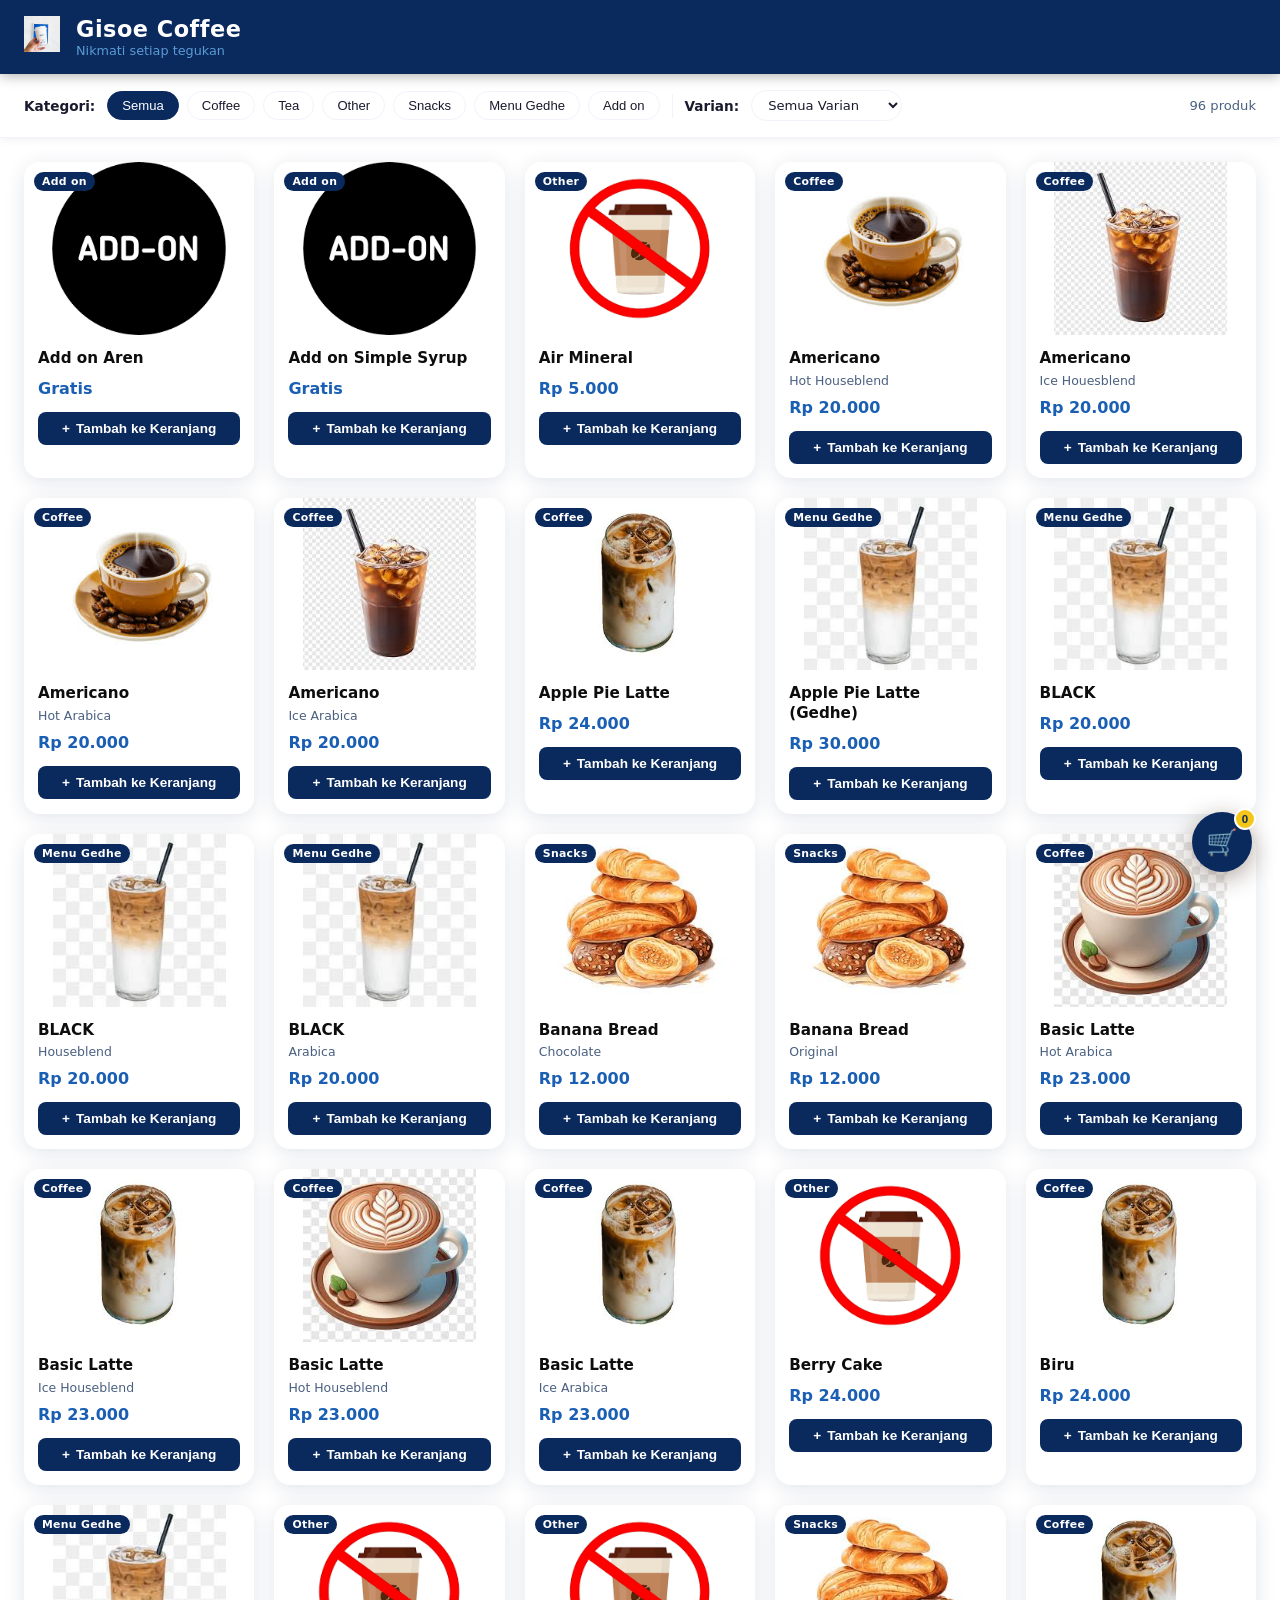
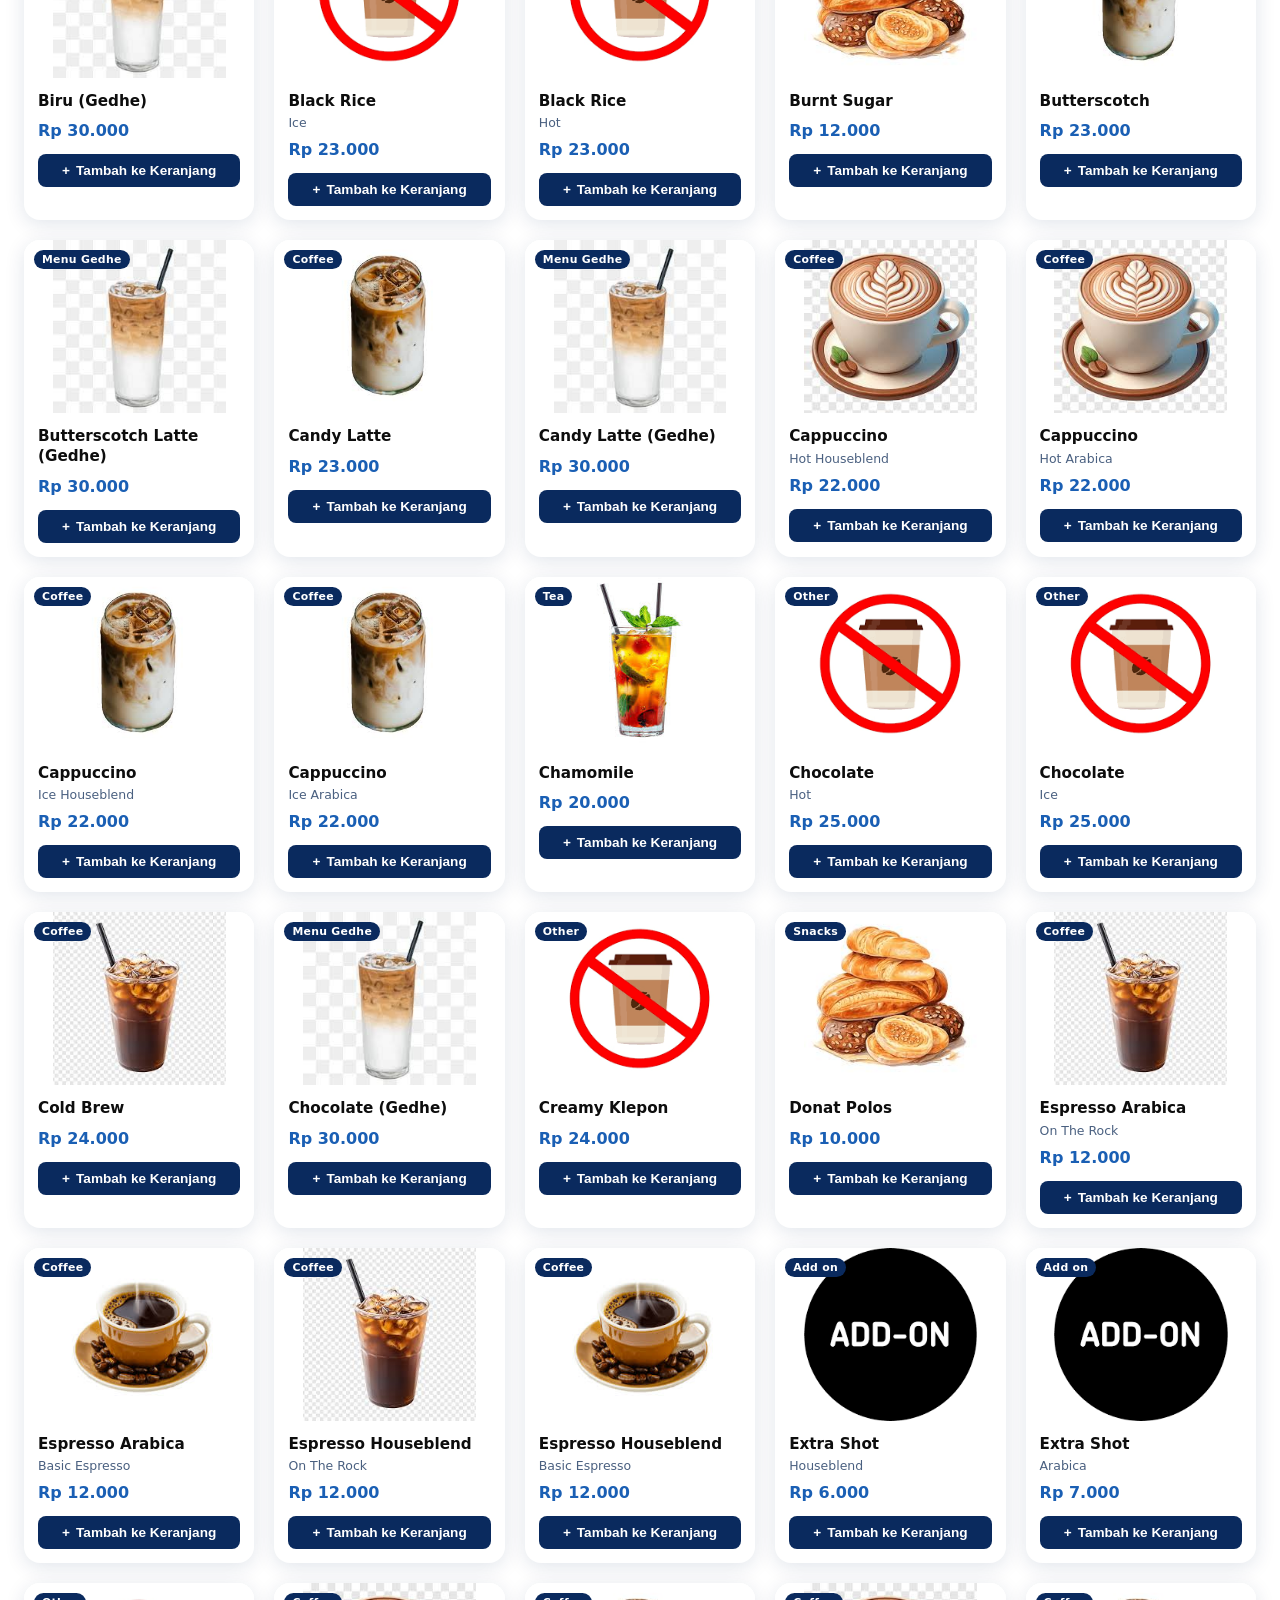
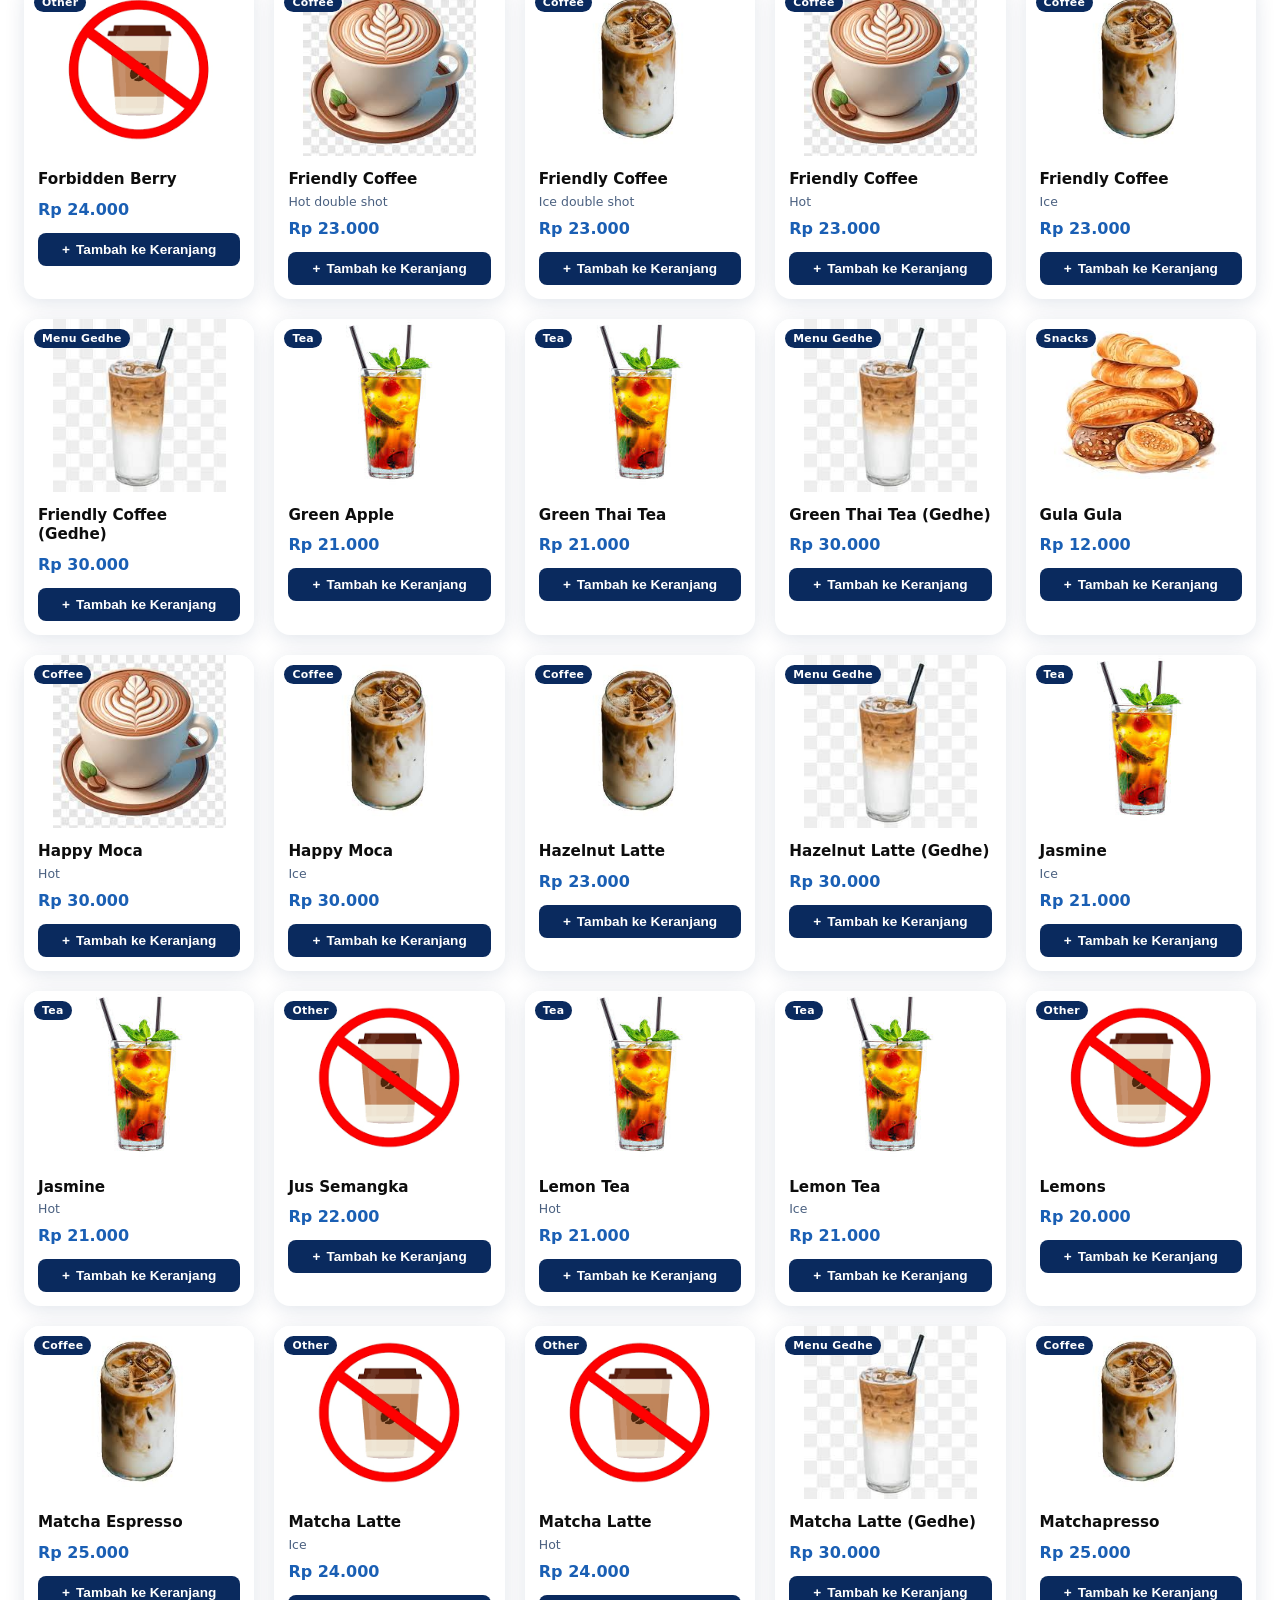
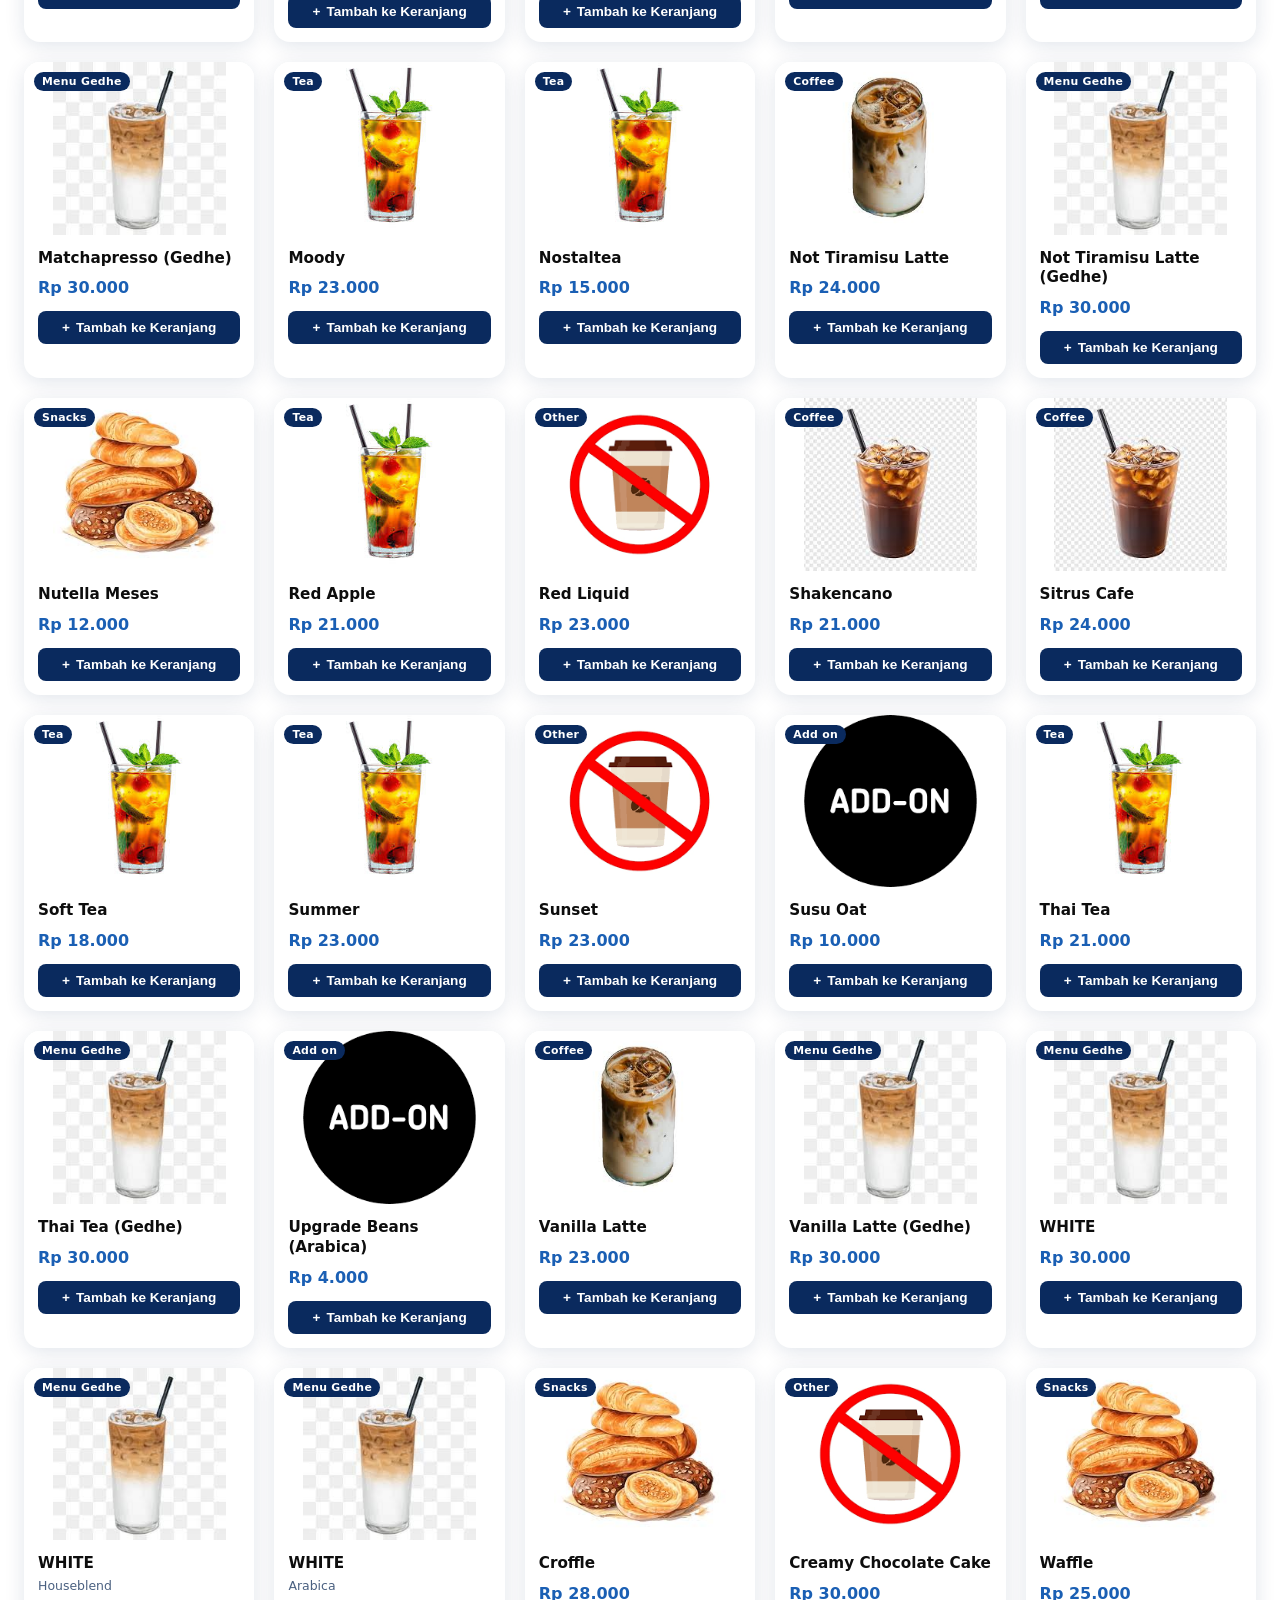
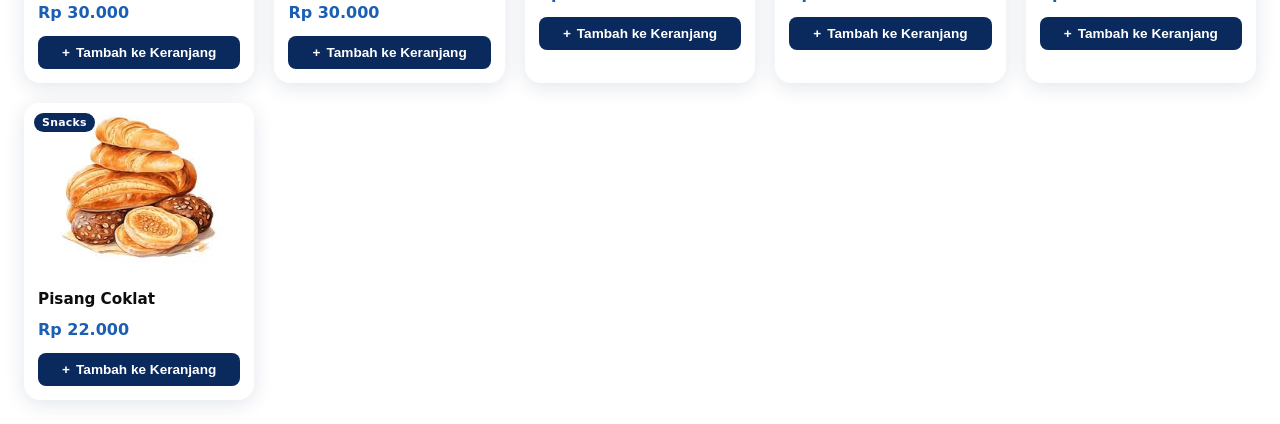
==== commit 3071b720: "Update index.html" ====
--- a/index.html
+++ b/index.html
@@ -11,7 +11,7 @@
 <!-- Header -->
 <header class="header">
   <span class="header-logo">
-     <img src="images/gisoe.png" style="width:20px;" alt="Logo">
+     <img src="images/gisoe.png" style="width:36px;" alt="Logo">
   </span>
   <div>
     <div class="header-title">Gisoe Coffee</div>
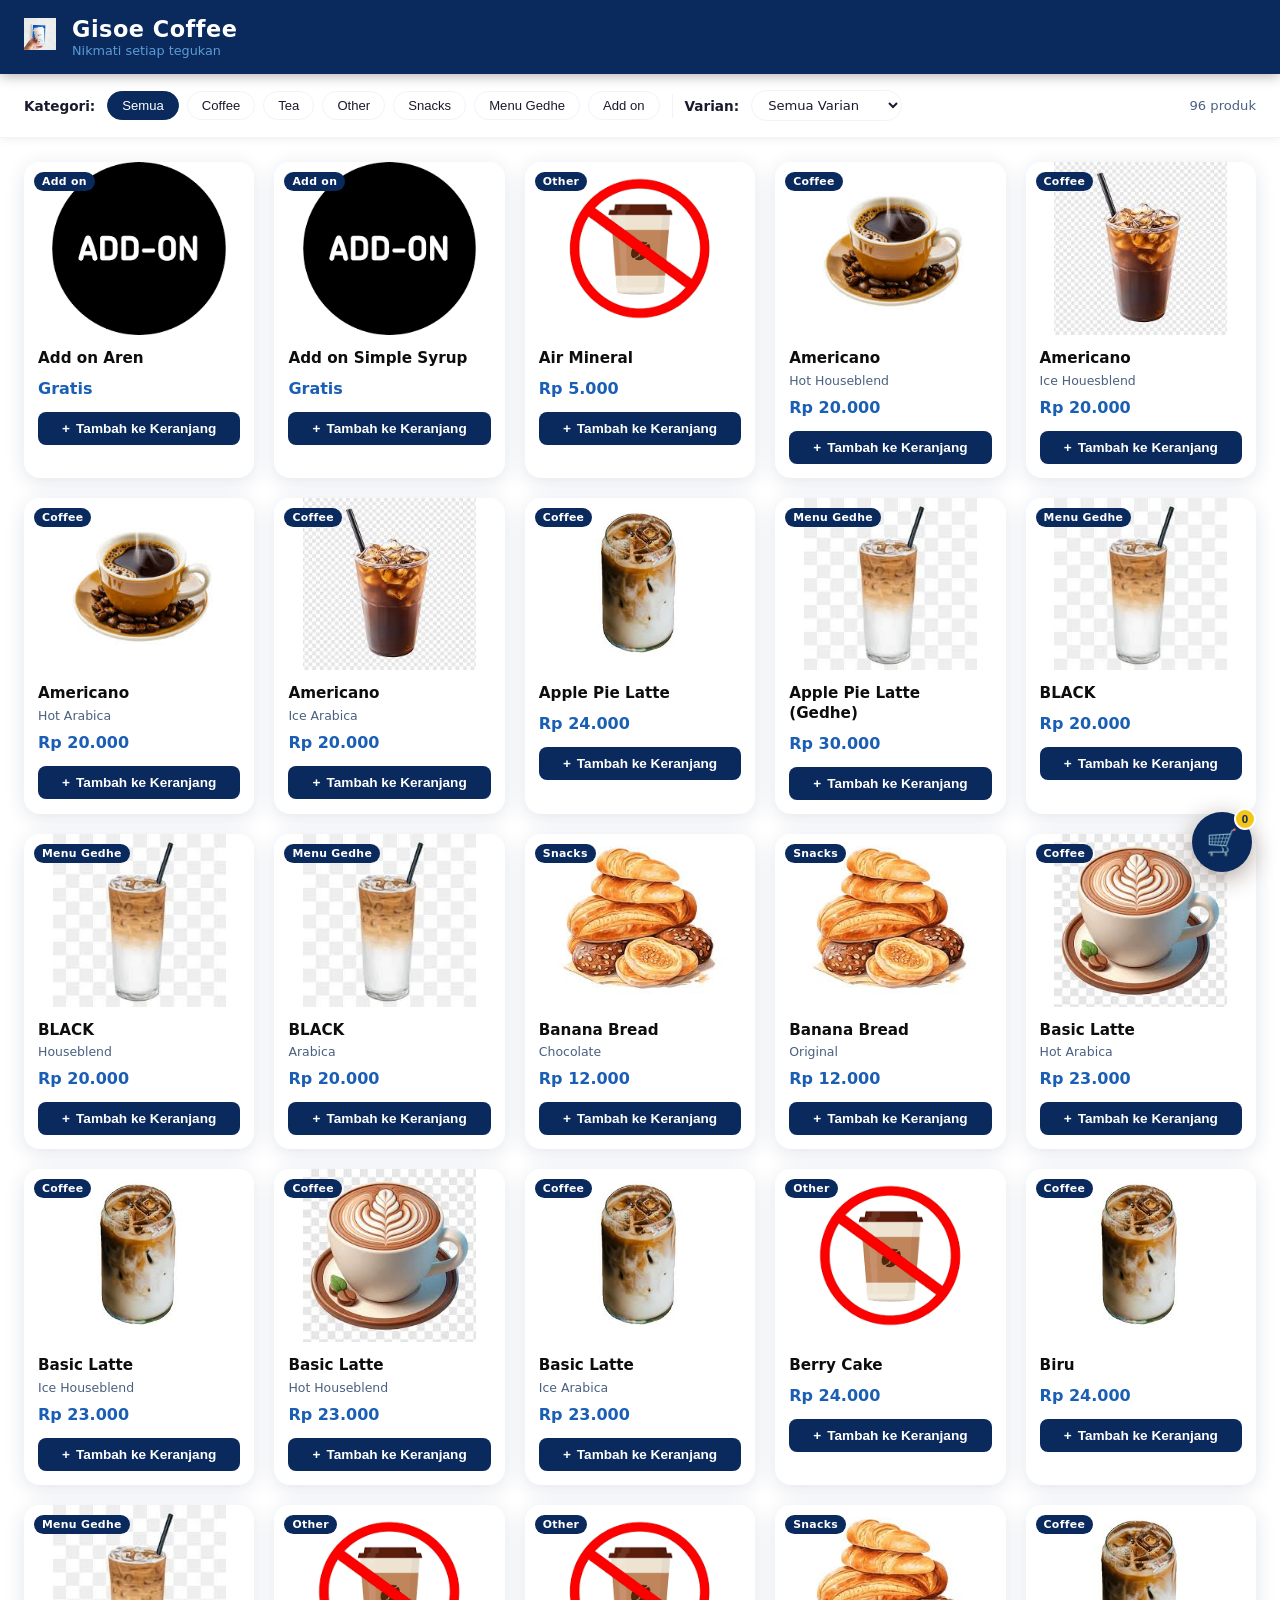
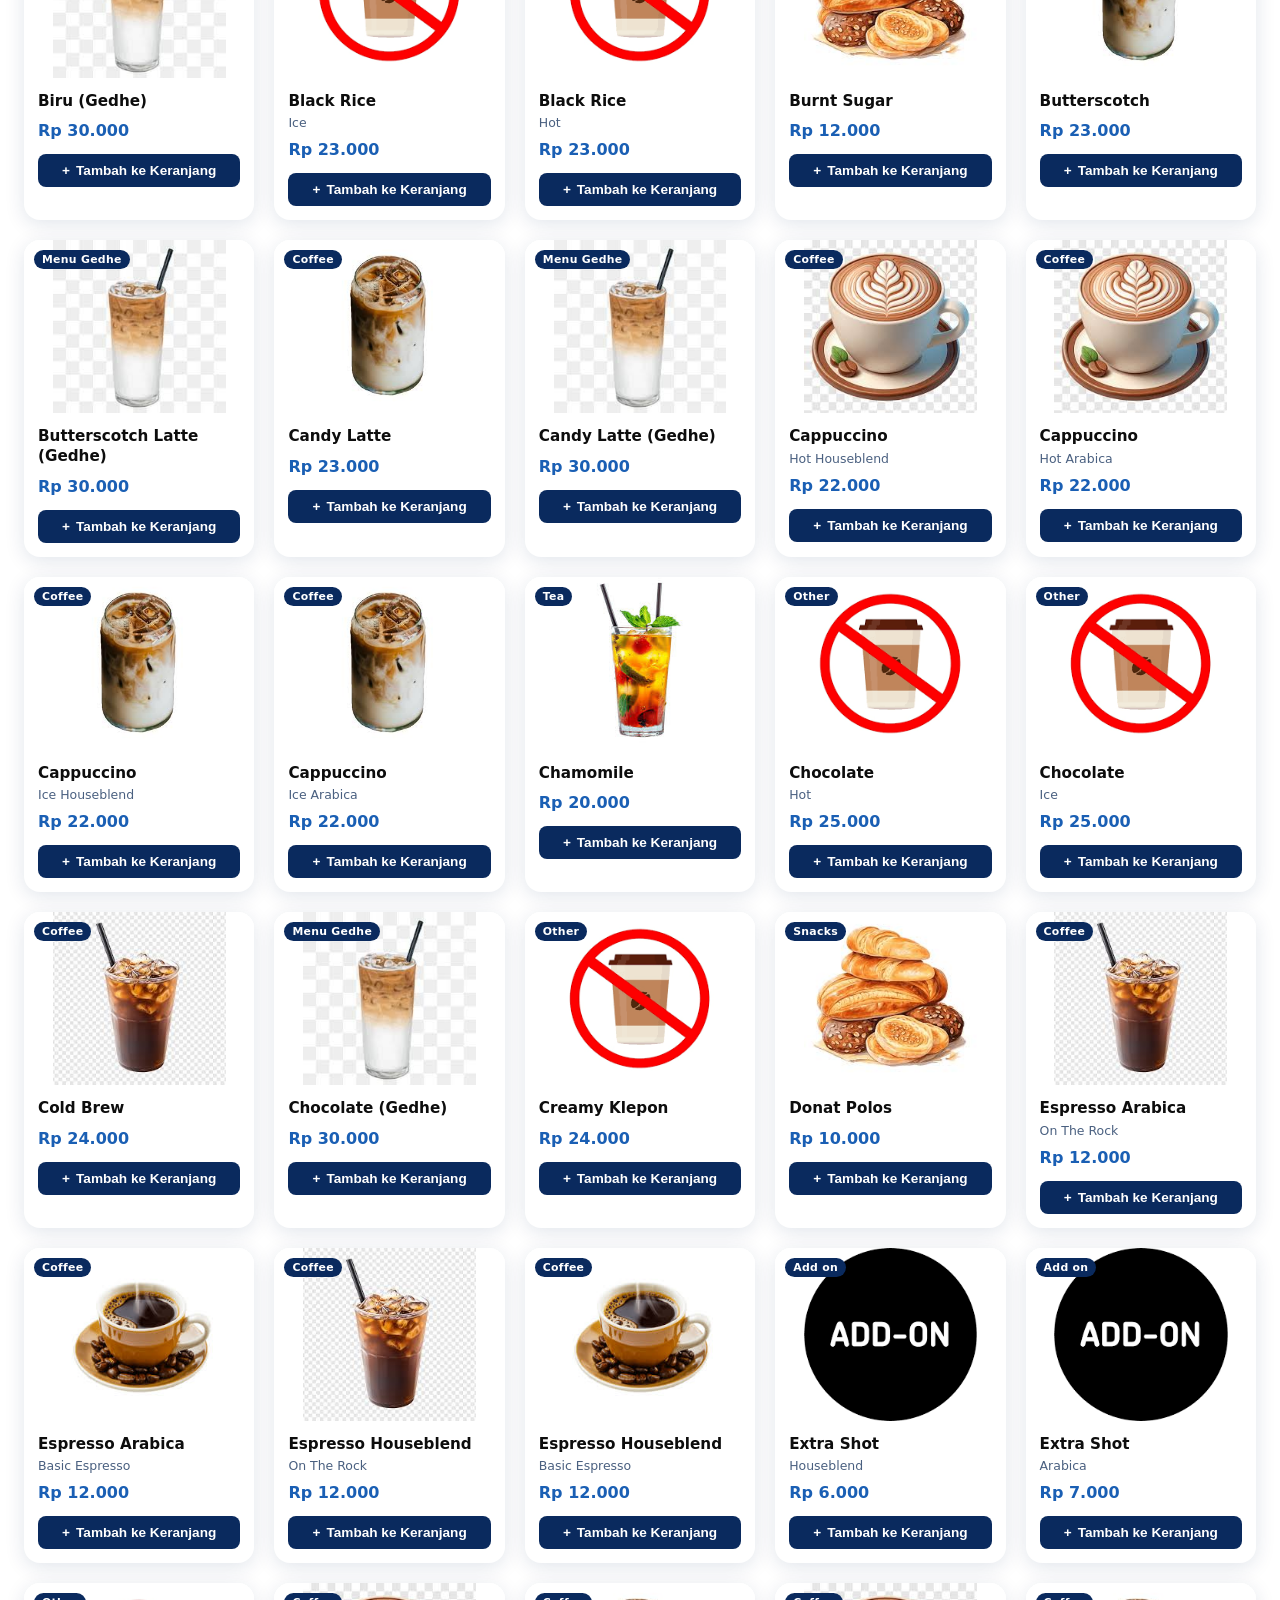
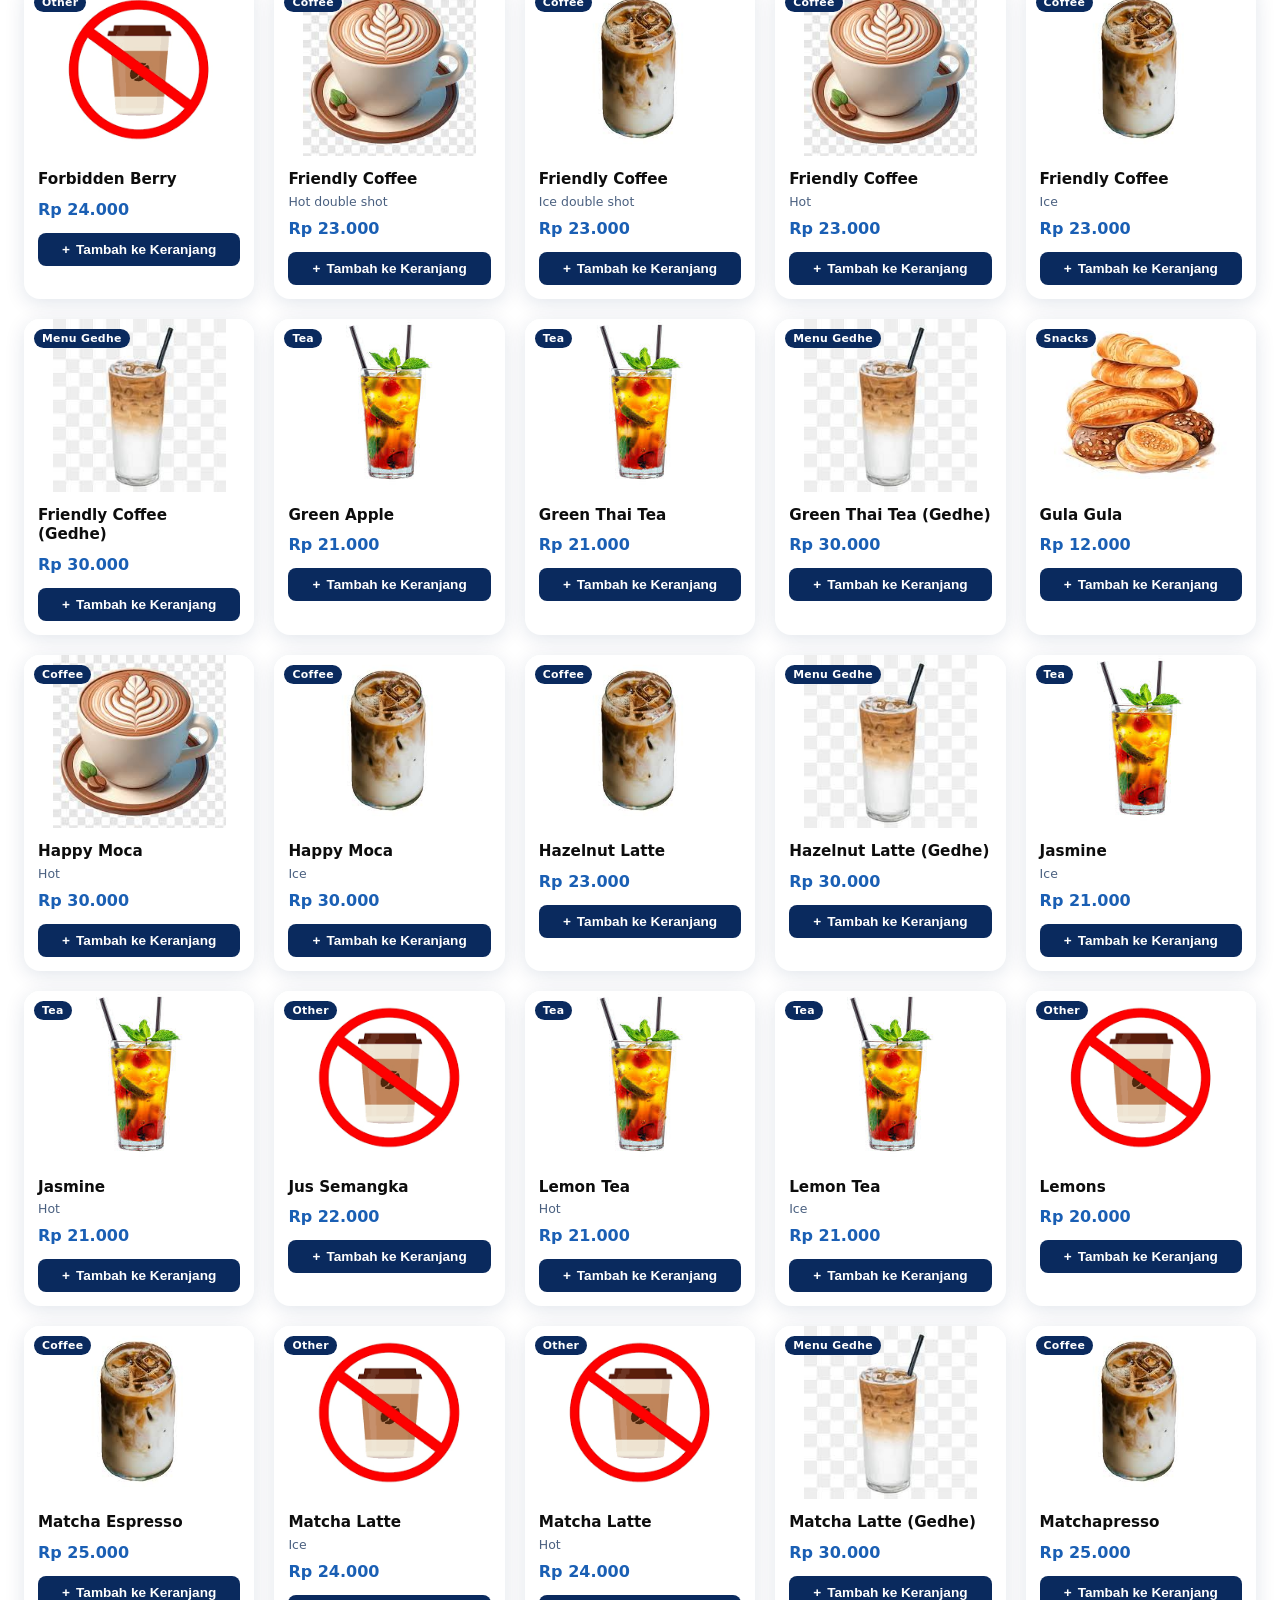
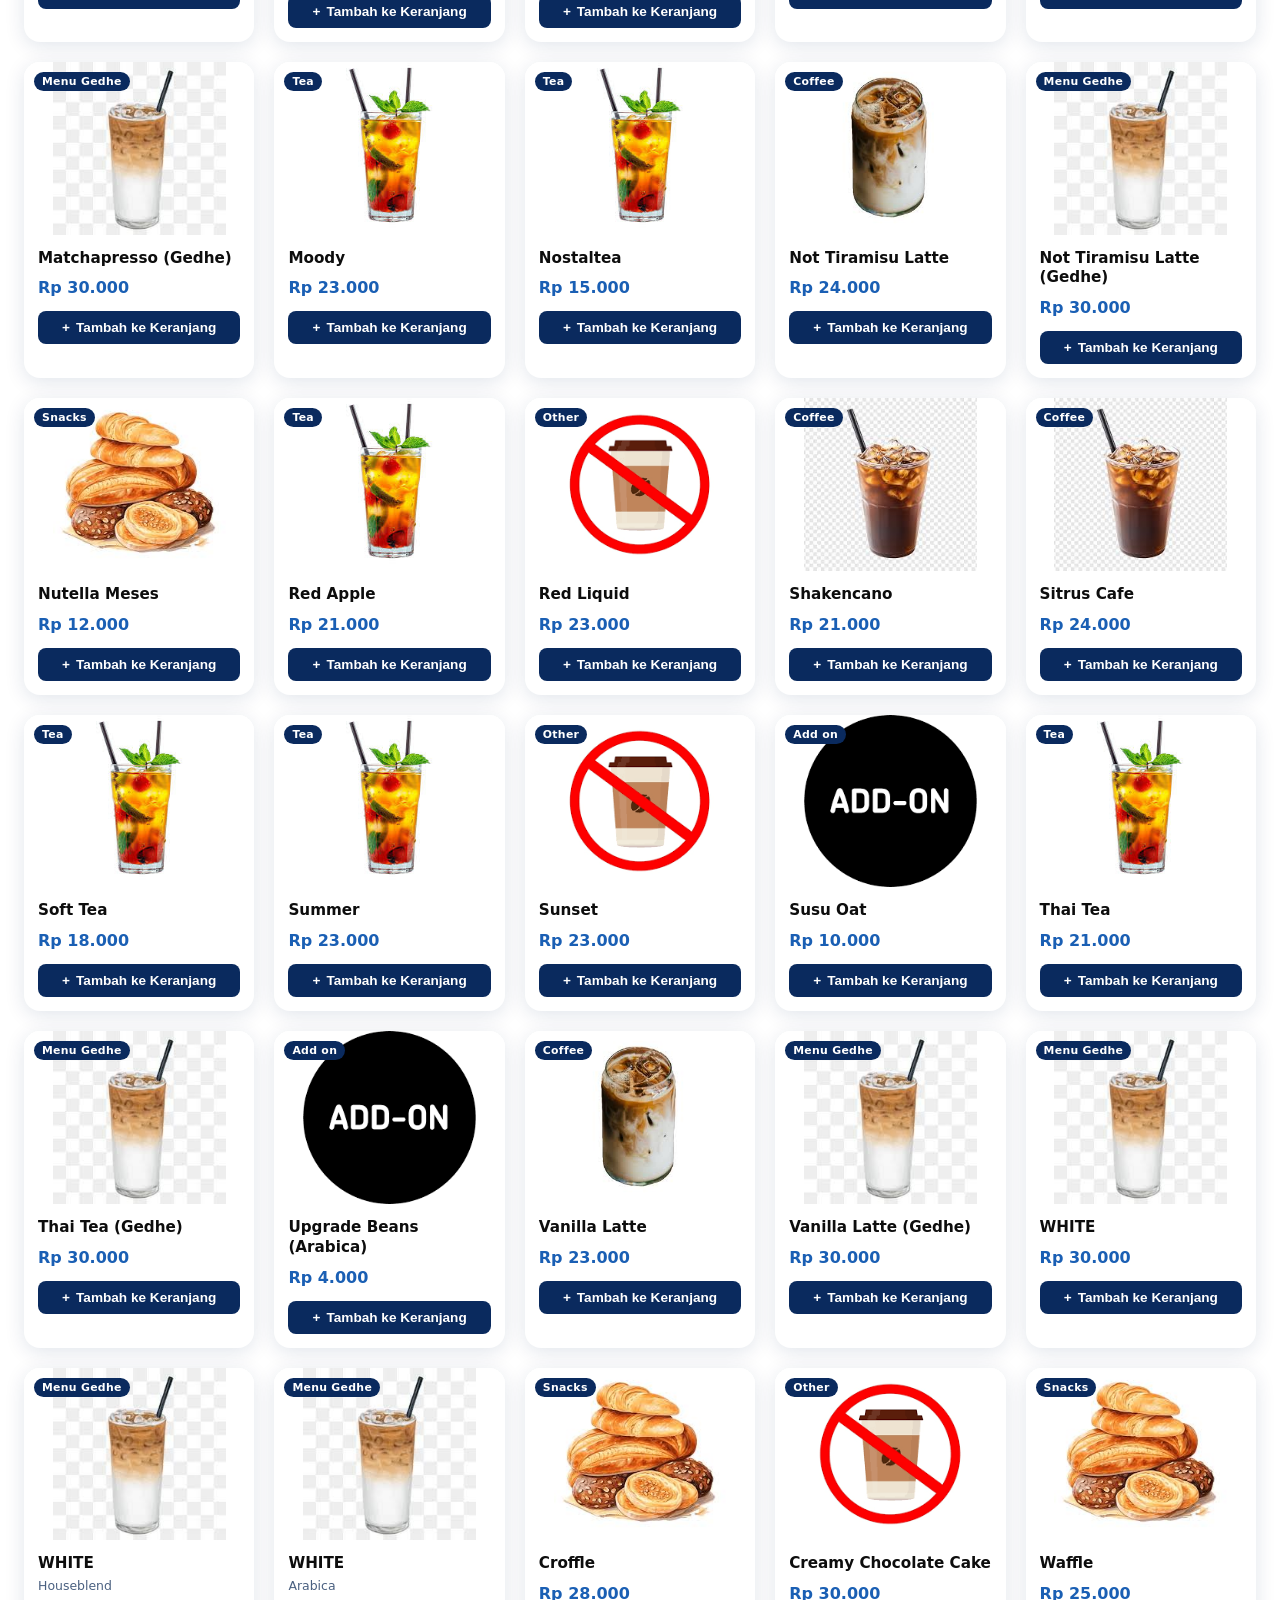
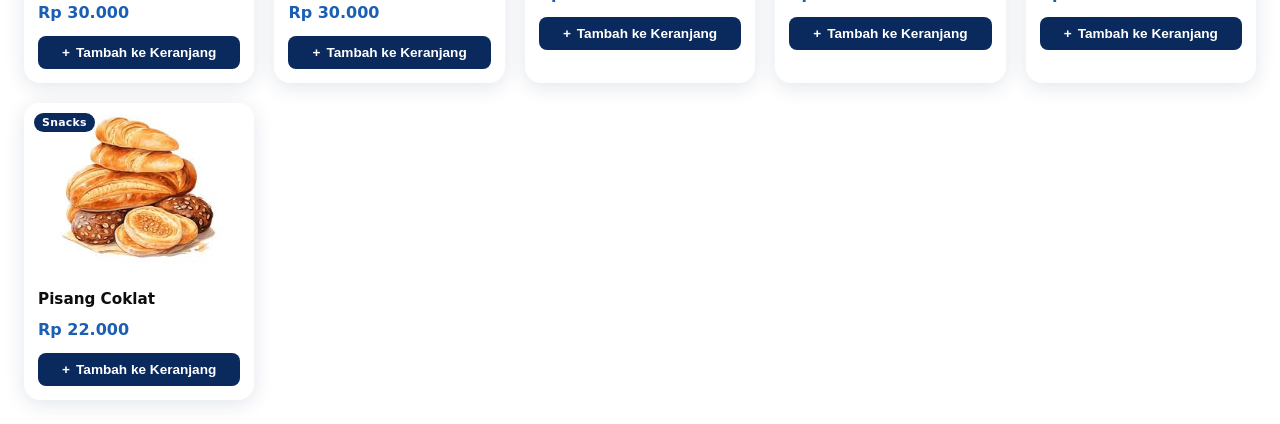
==== commit 2b6382ba: "Update index.html" ====
--- a/index.html
+++ b/index.html
@@ -11,7 +11,7 @@
 <!-- Header -->
 <header class="header">
   <span class="header-logo">
-     <img src="images/gisoe.png" style="width:36px;" alt="Logo">
+     <img src="images/gisoe.png" style="width:32px;" alt="Logo">
   </span>
   <div>
     <div class="header-title">Gisoe Coffee</div>
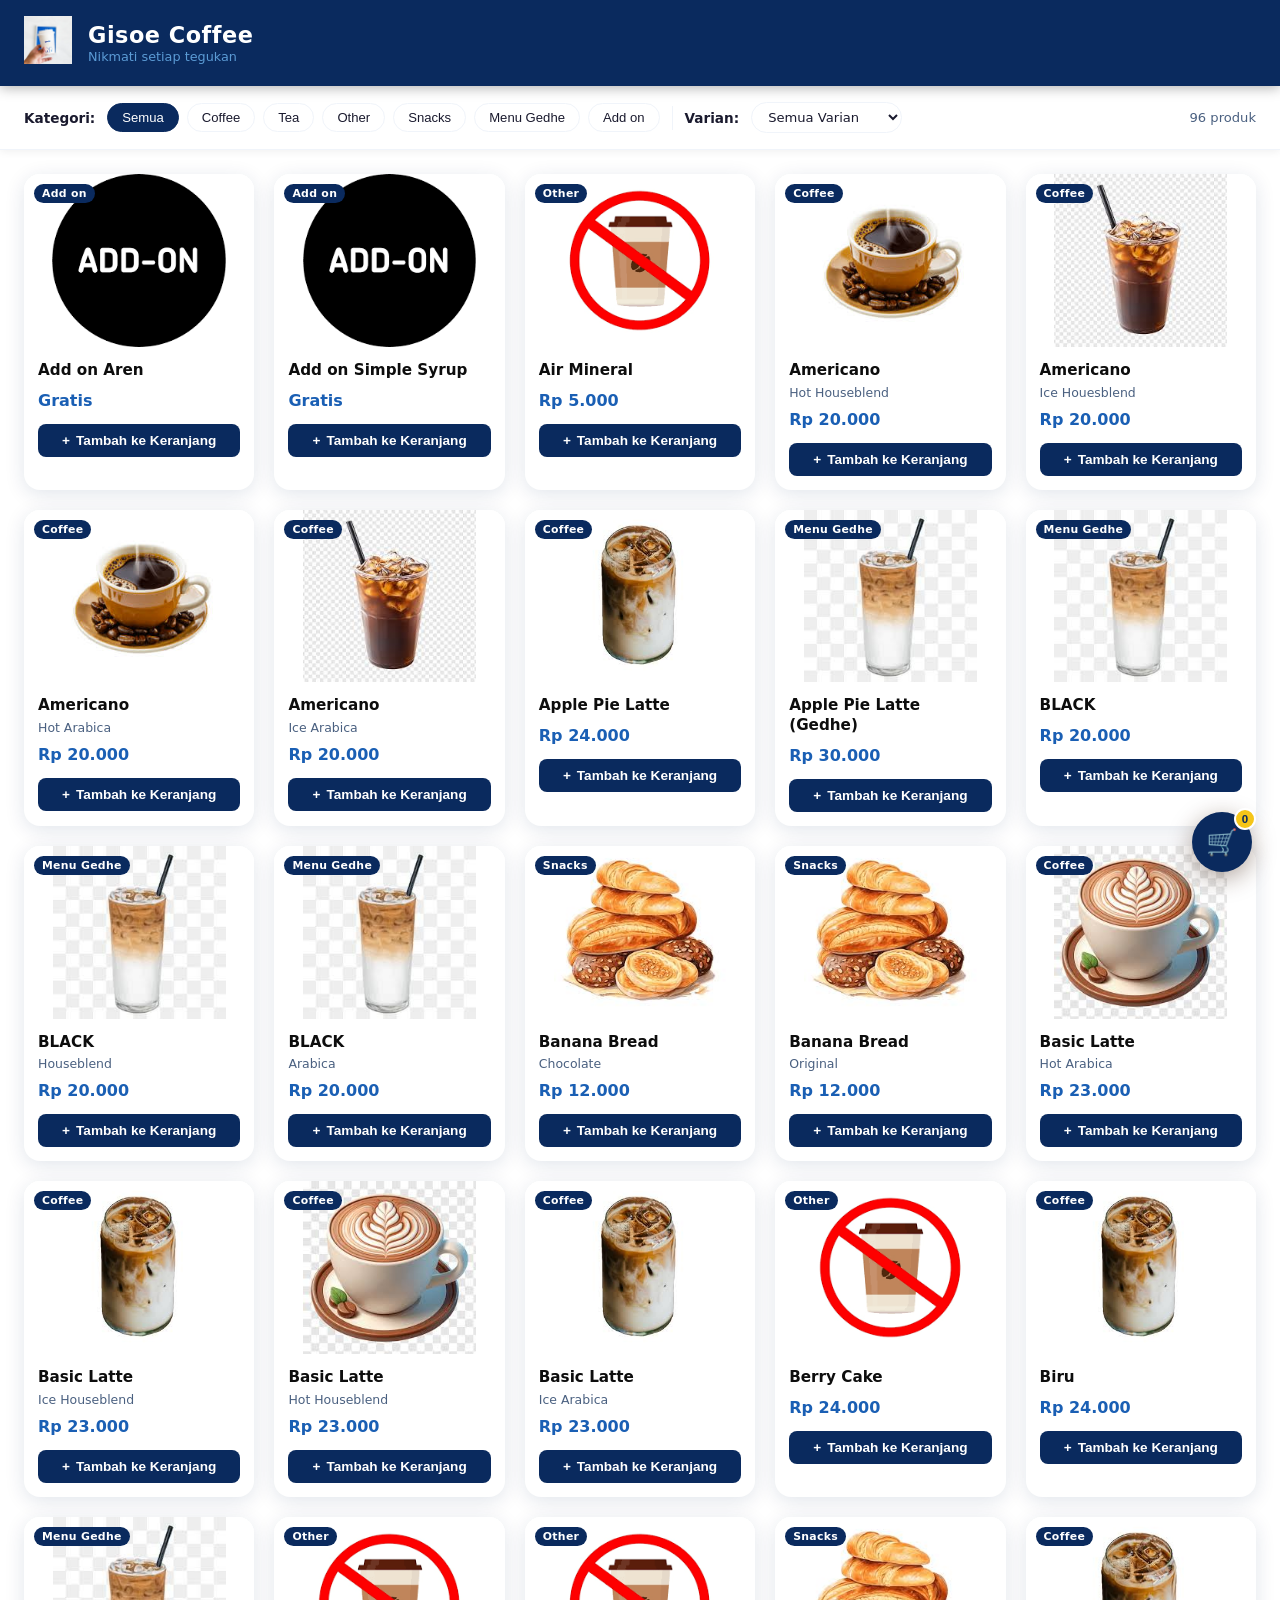
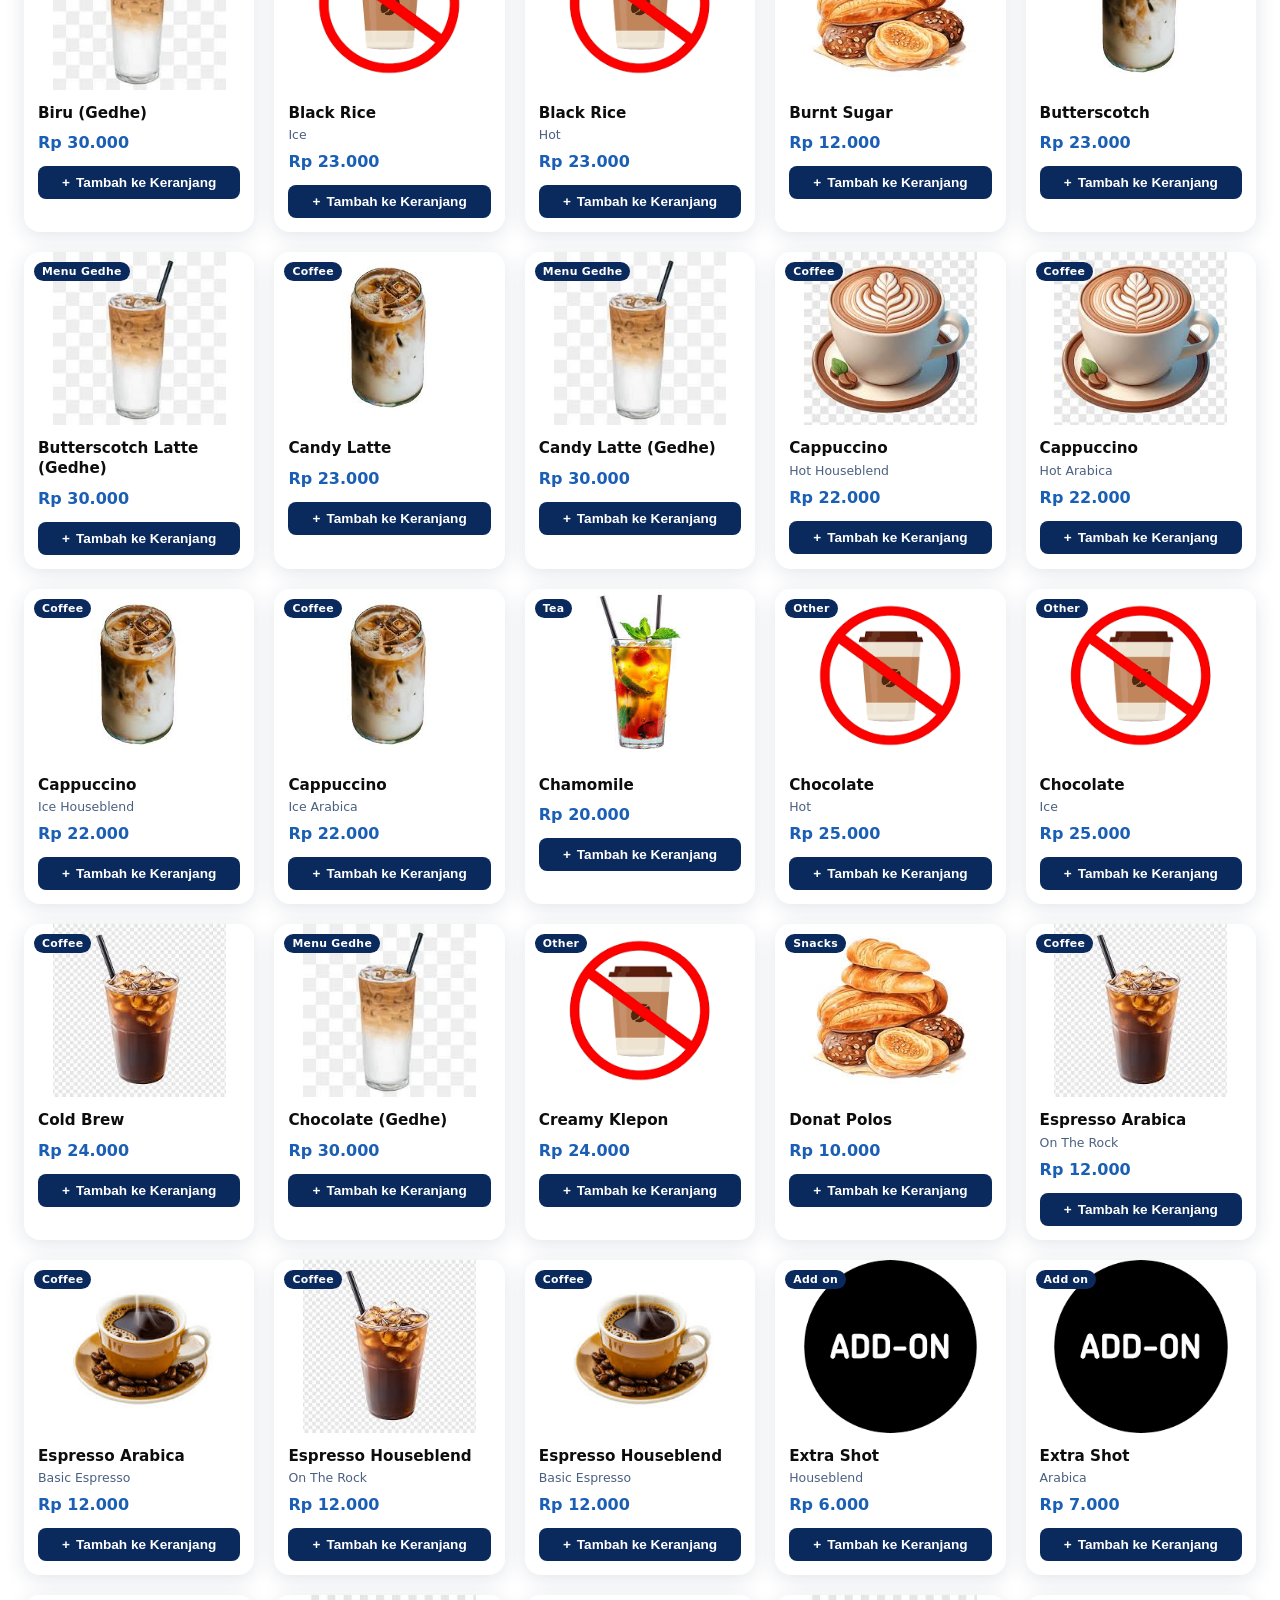
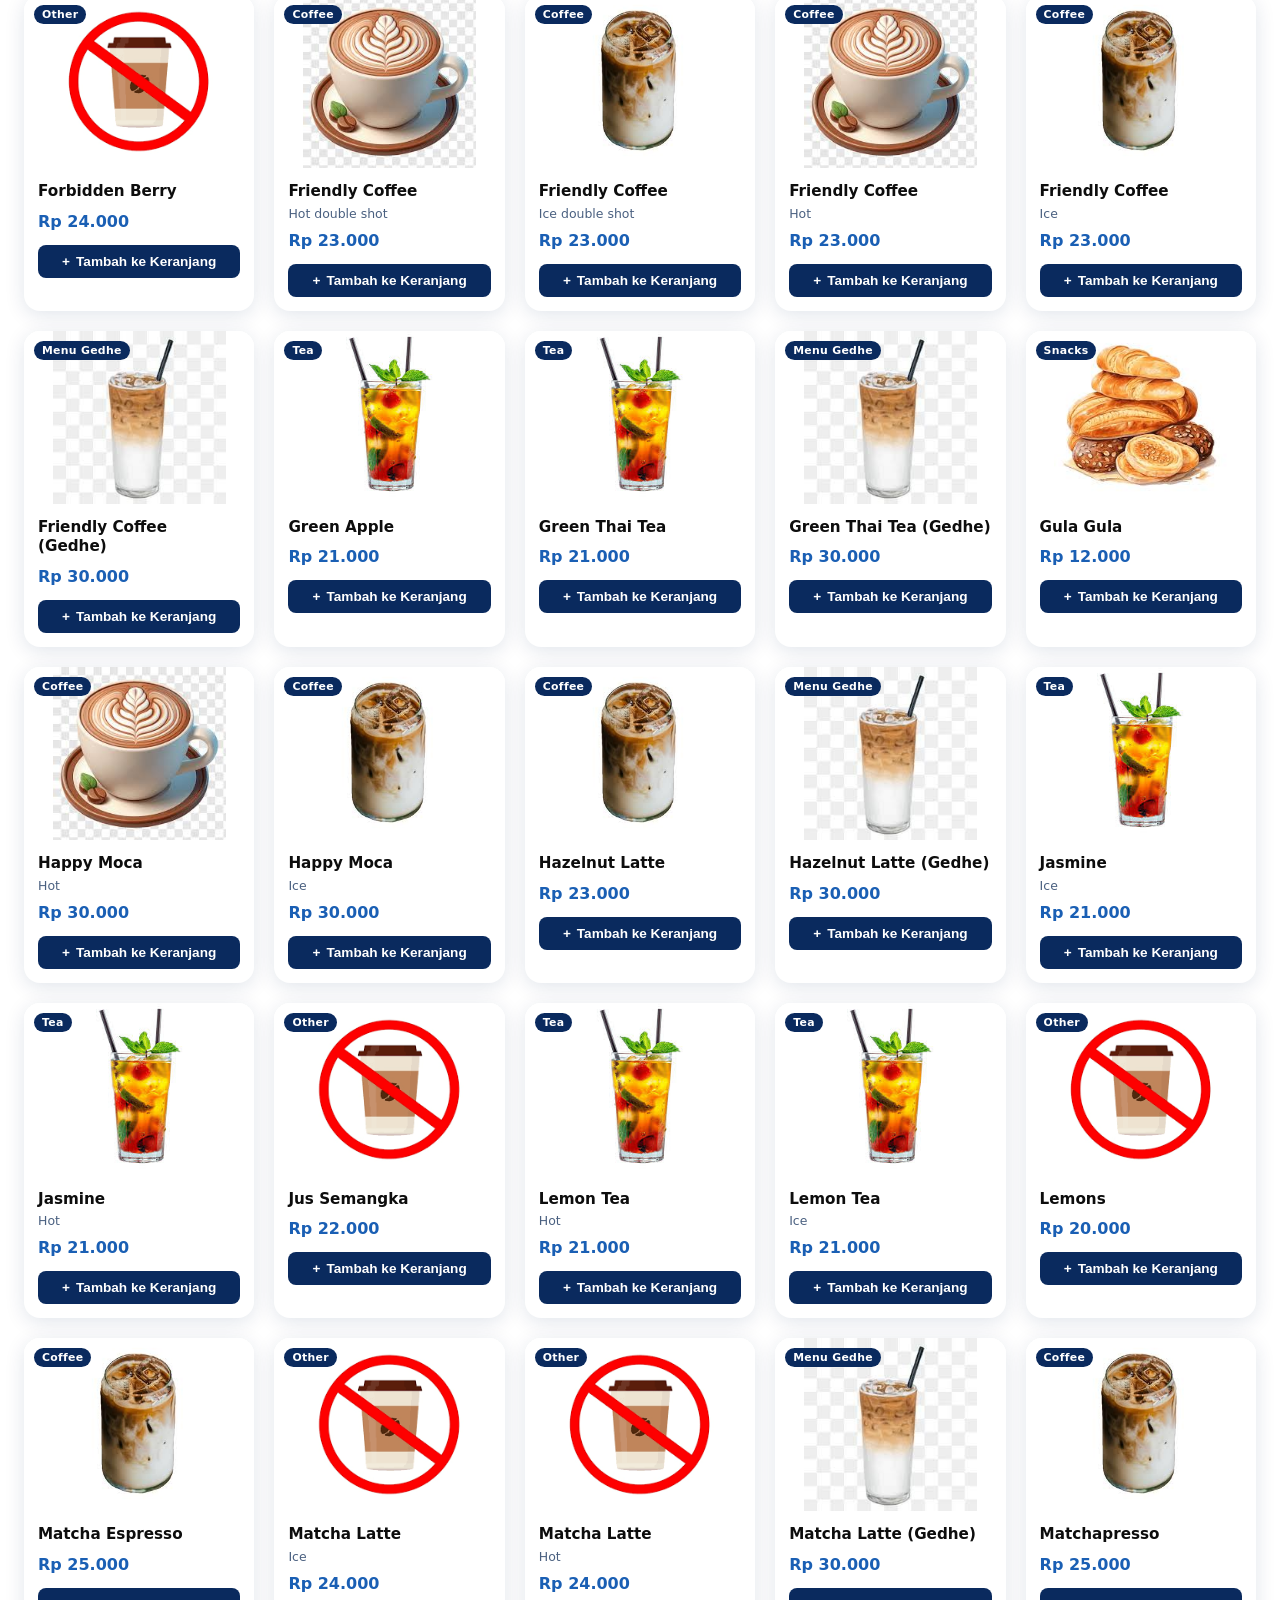
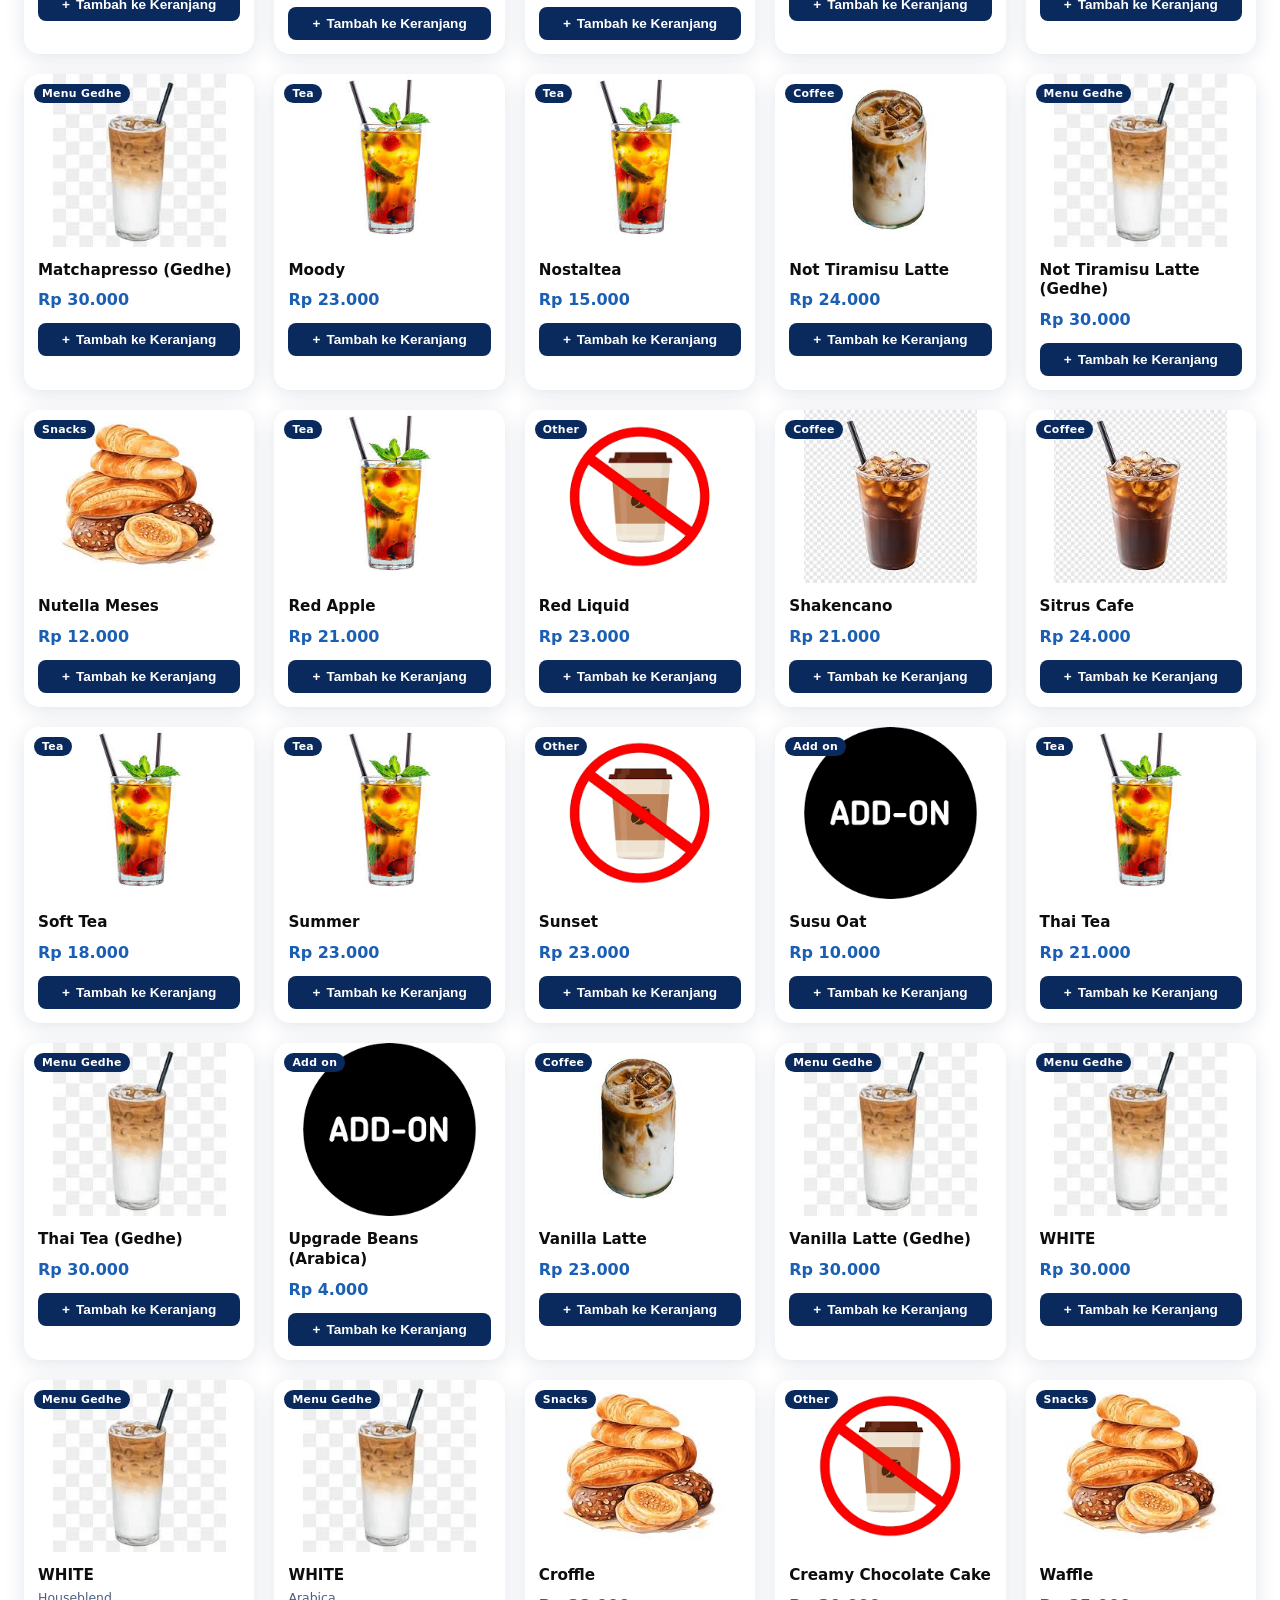
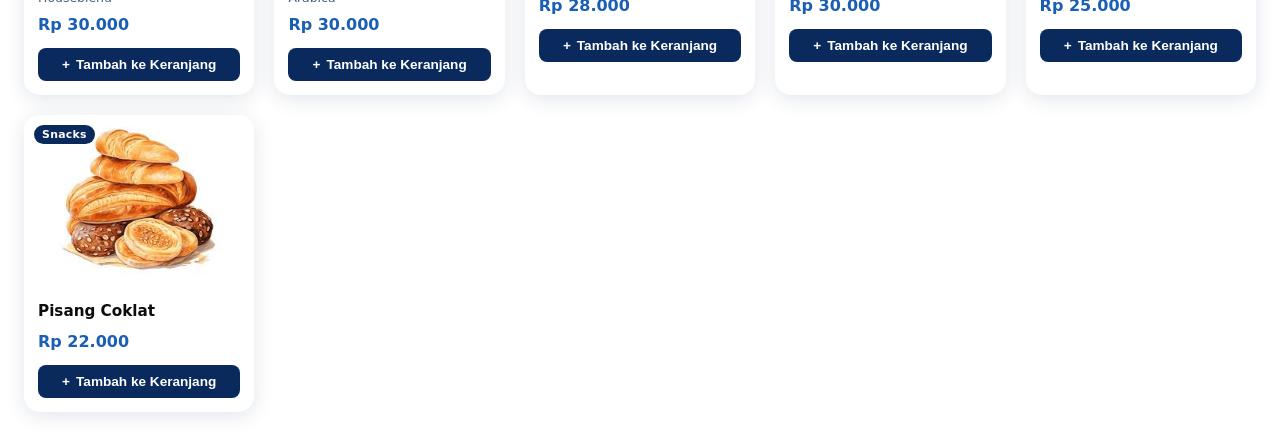
==== commit 6b243a9e: "Update index.html" ====
--- a/index.html
+++ b/index.html
@@ -11,7 +11,7 @@
 <!-- Header -->
 <header class="header">
   <span class="header-logo">
-     <img src="images/gisoe.png" style="width:32px;" alt="Logo">
+     <img src="images/gisoe.png" style="width:48px;" alt="Logo">
   </span>
   <div>
     <div class="header-title">Gisoe Coffee</div>
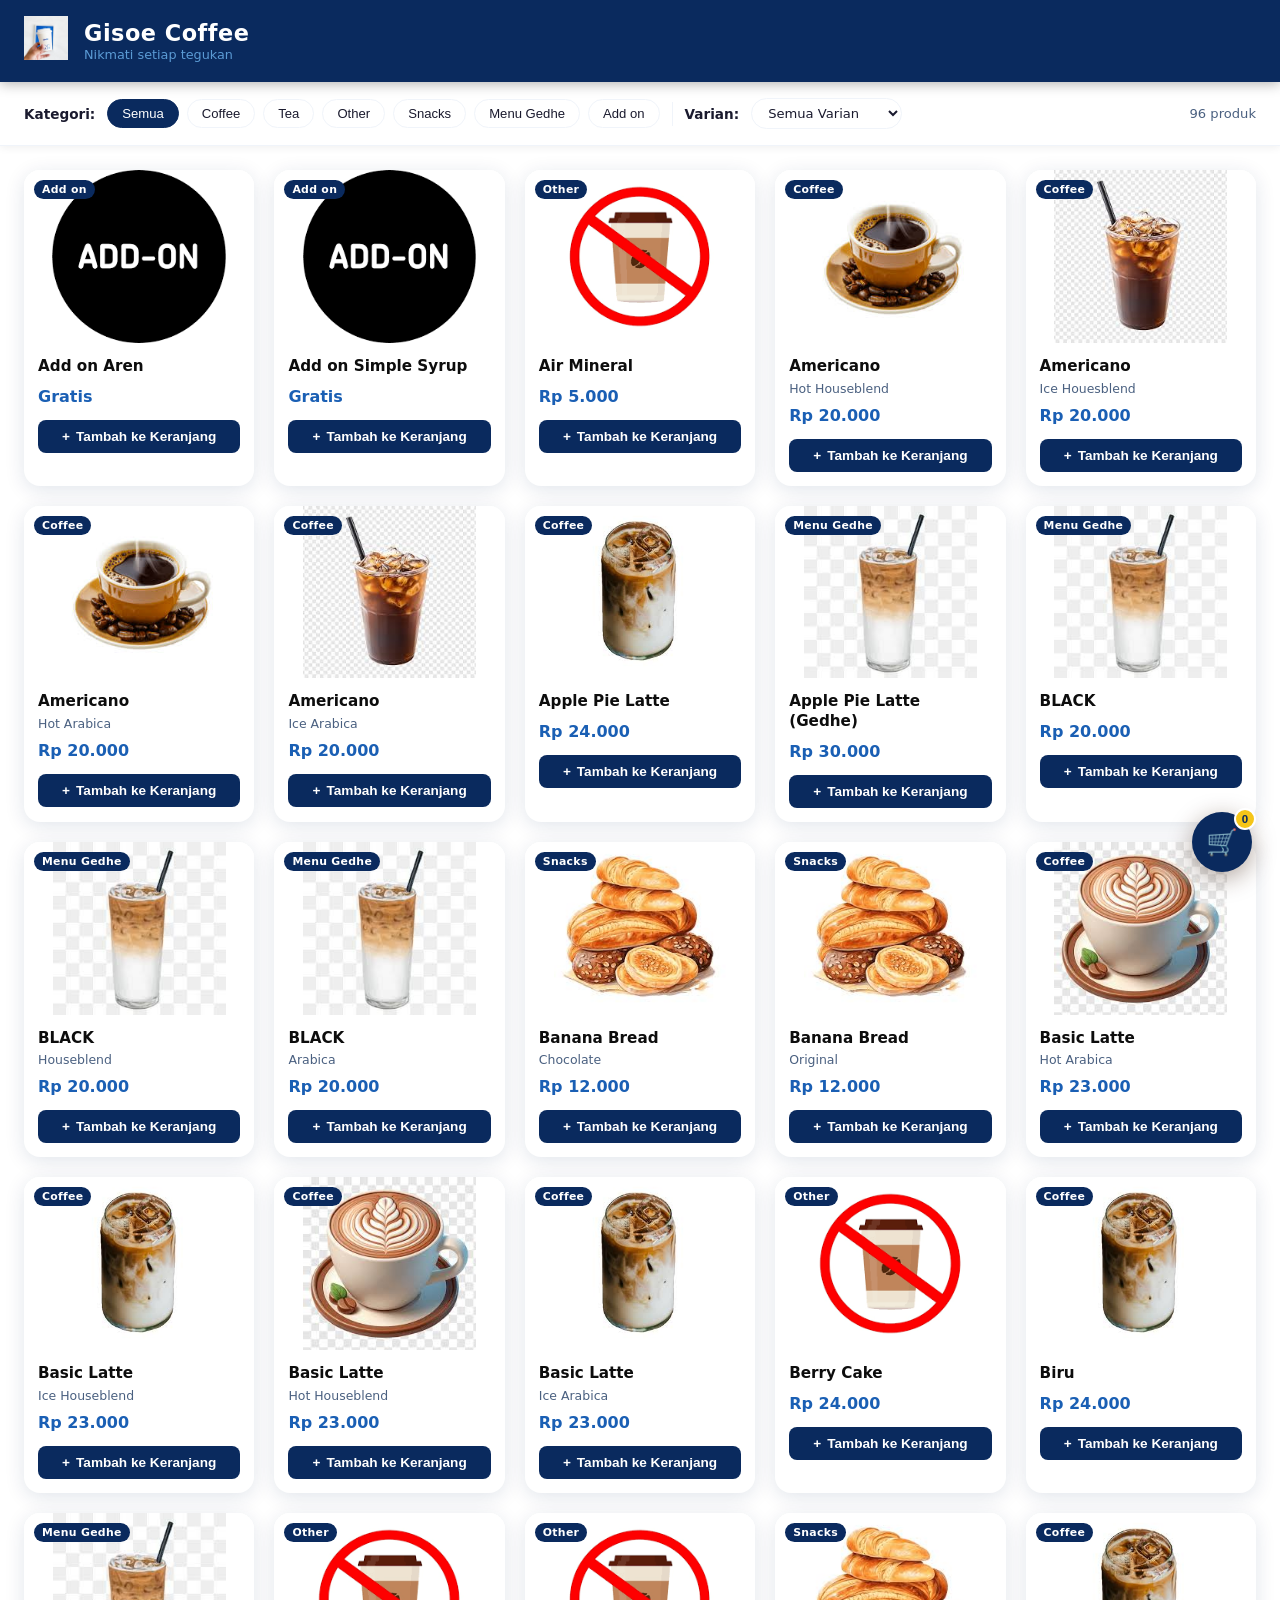
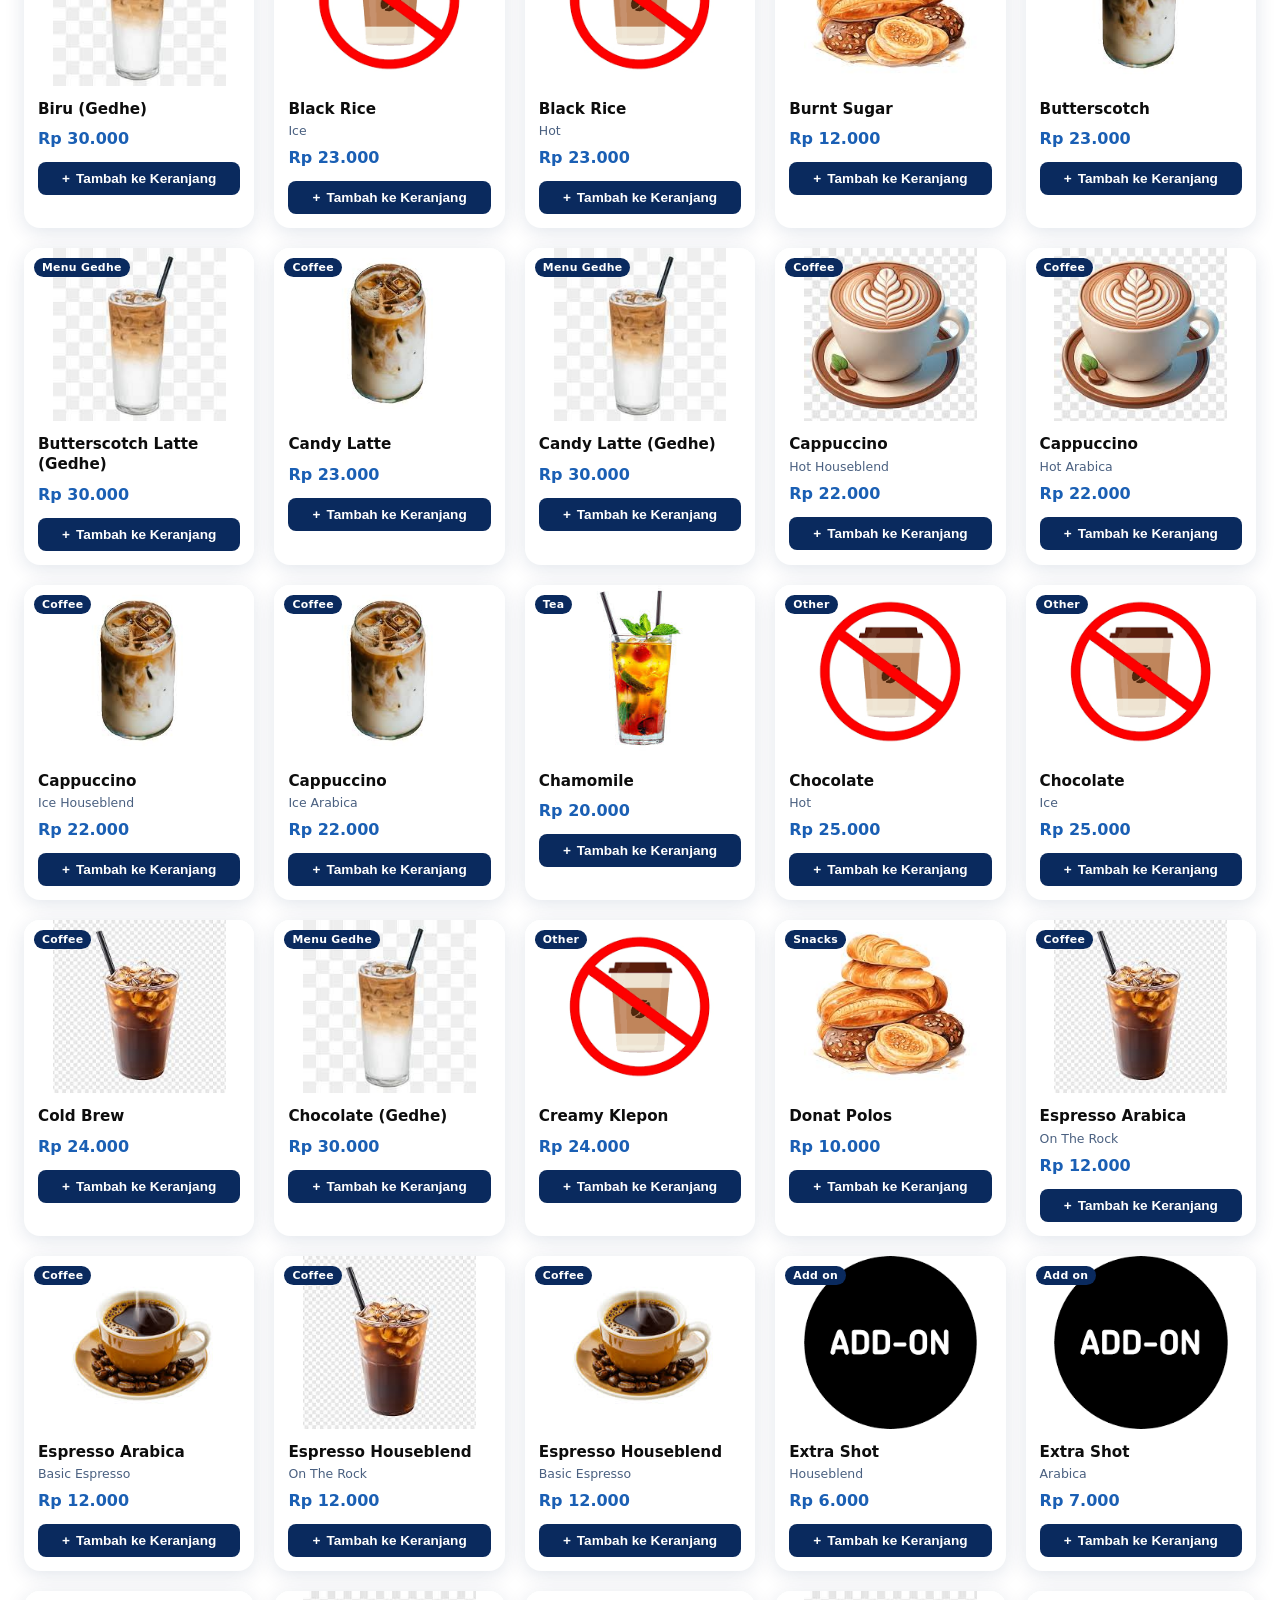
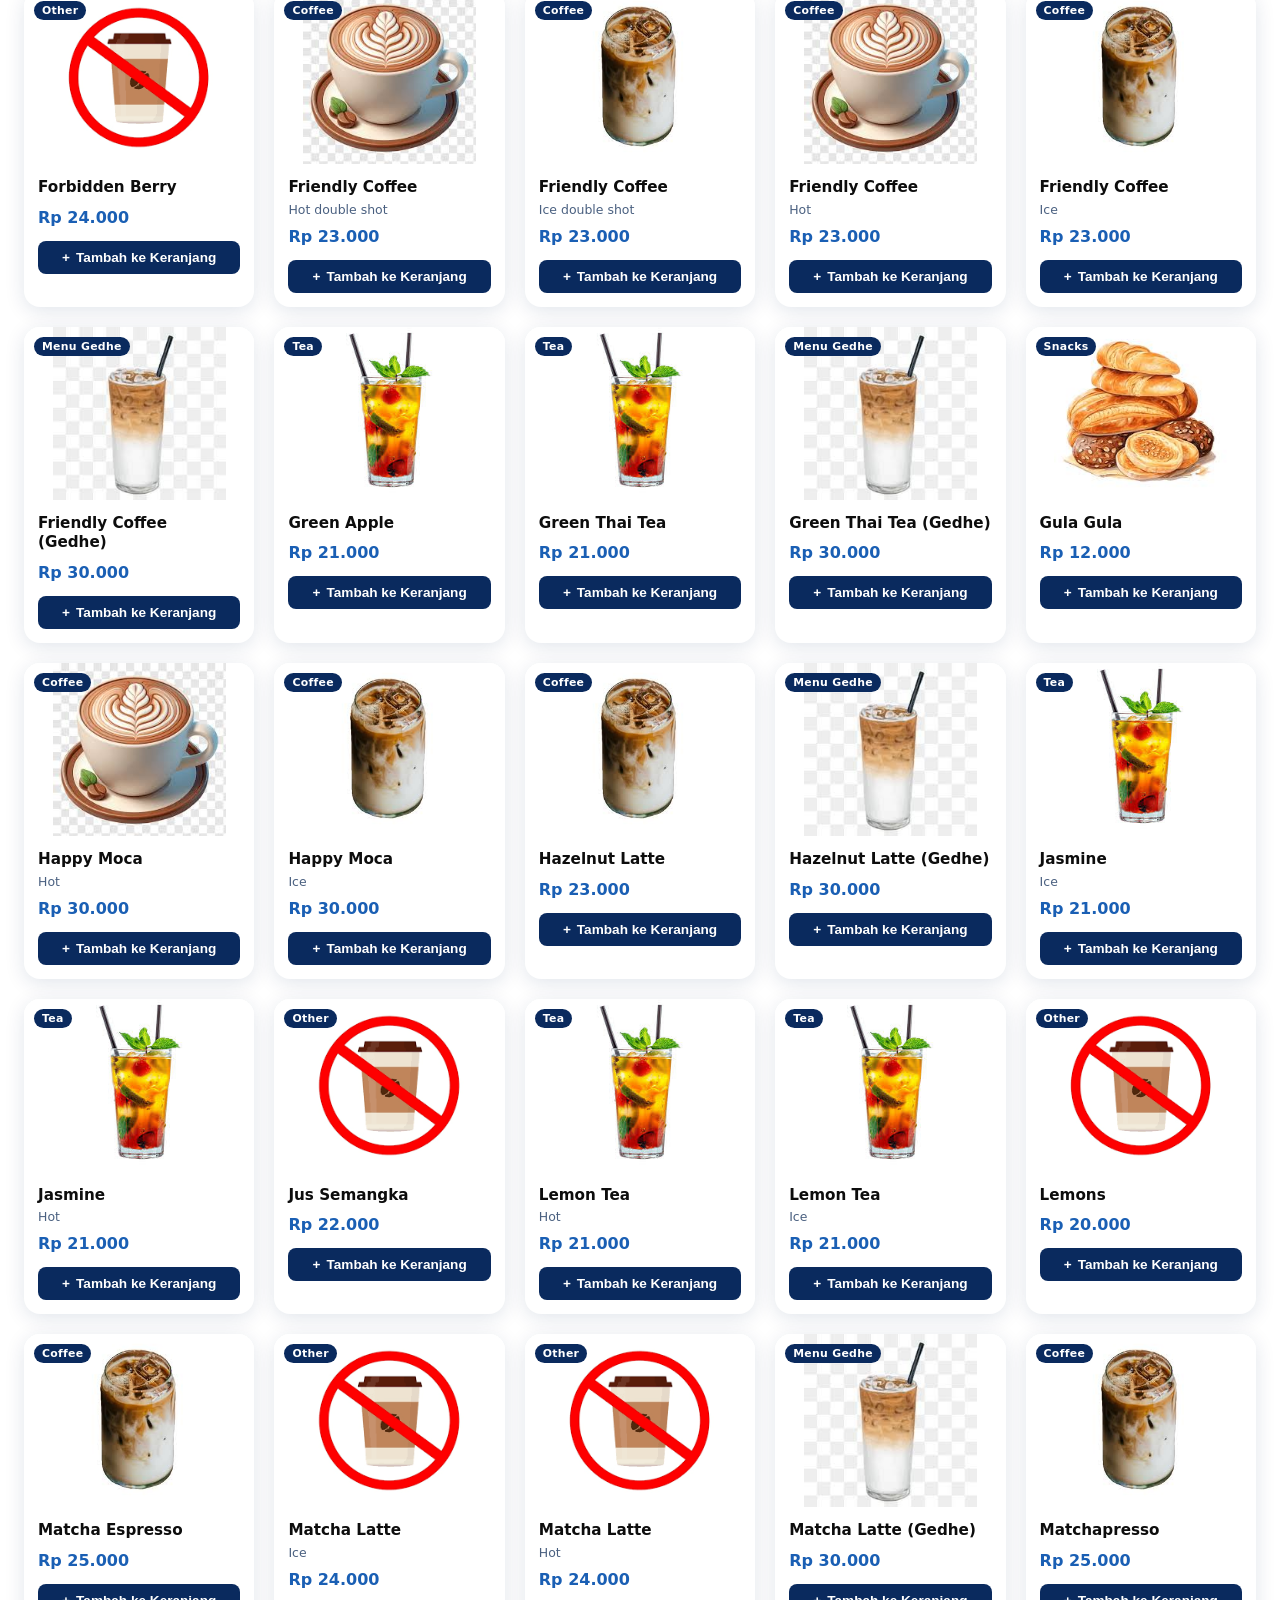
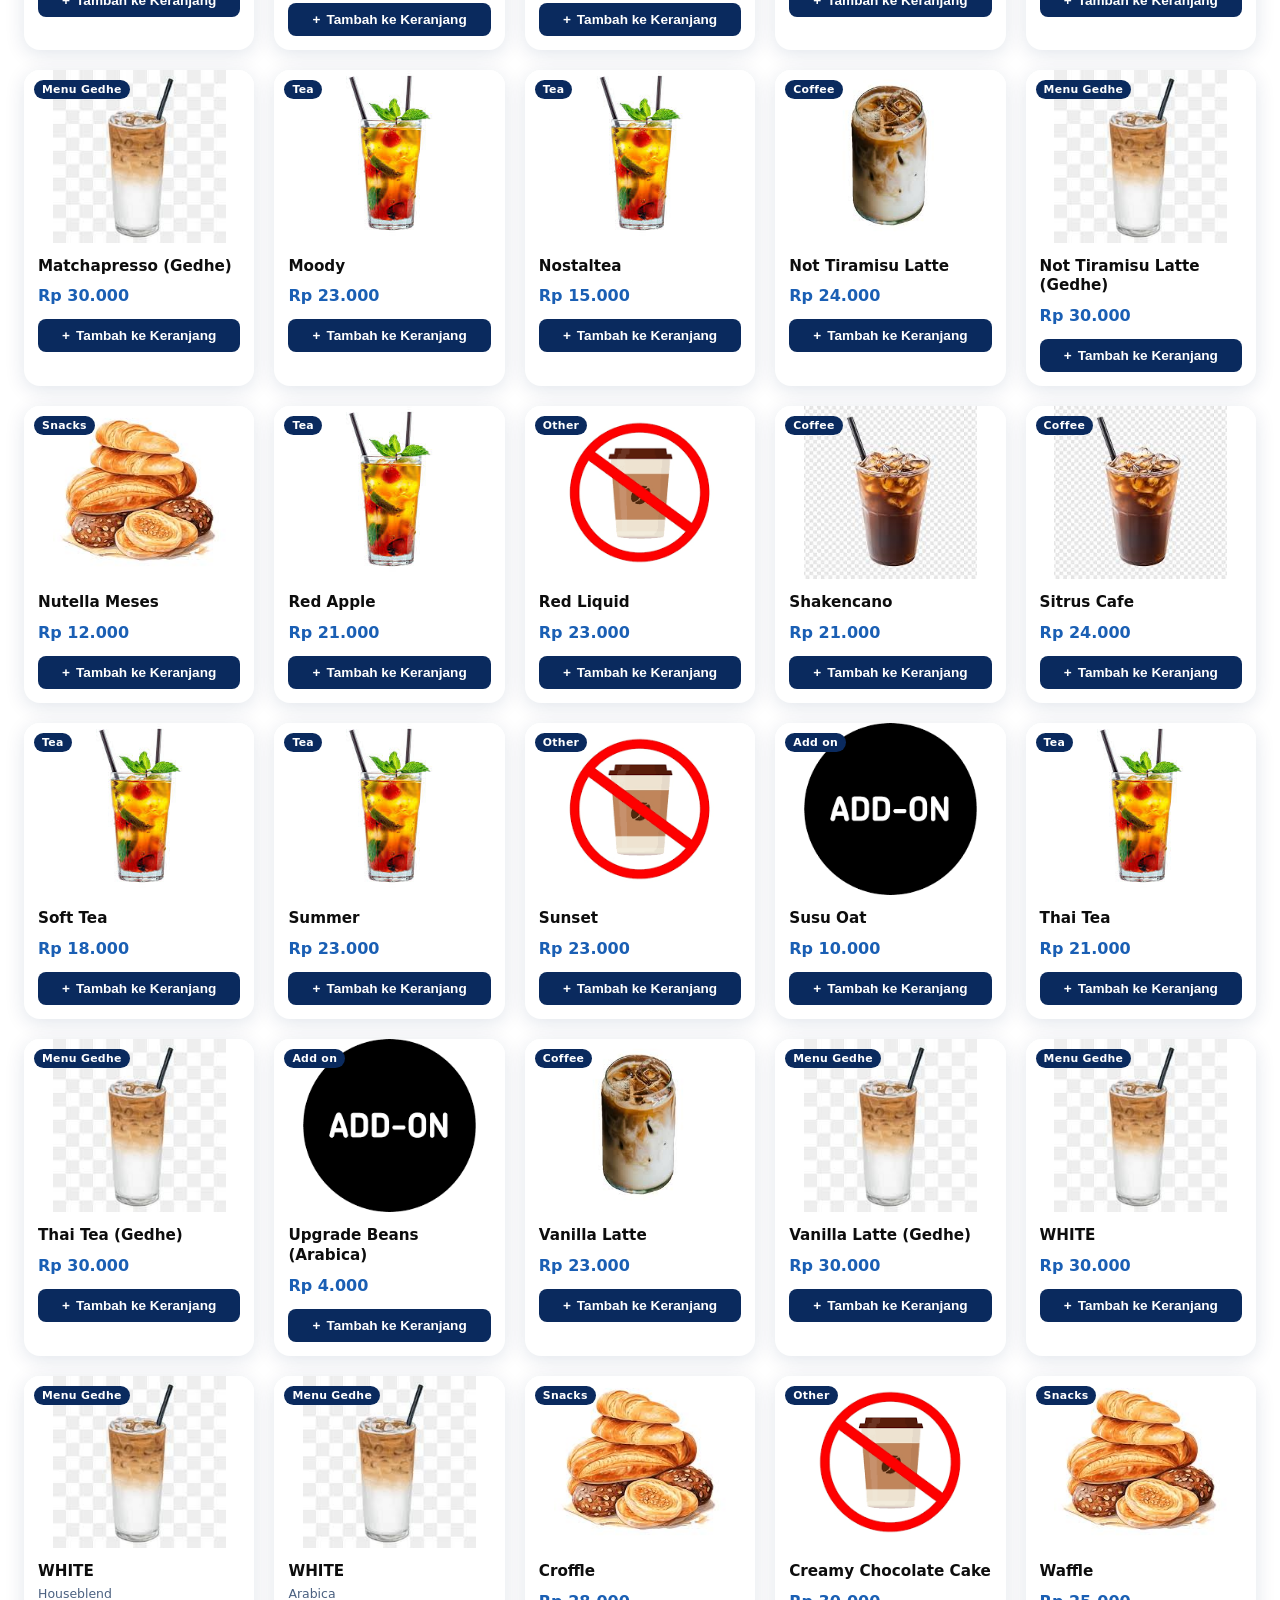
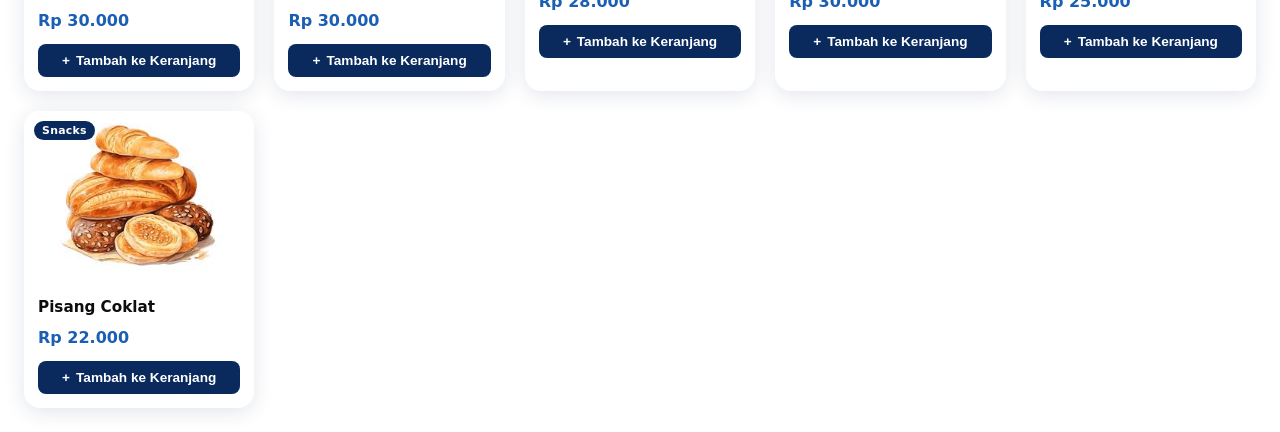
==== commit 1993c7fa: "Update index.html" ====
--- a/index.html
+++ b/index.html
@@ -11,7 +11,7 @@
 <!-- Header -->
 <header class="header">
   <span class="header-logo">
-     <img src="images/gisoe.png" style="width:48px;" alt="Logo">
+     <img src="images/gisoe.png" style="width:44px;" alt="Logo">
   </span>
   <div>
     <div class="header-title">Gisoe Coffee</div>
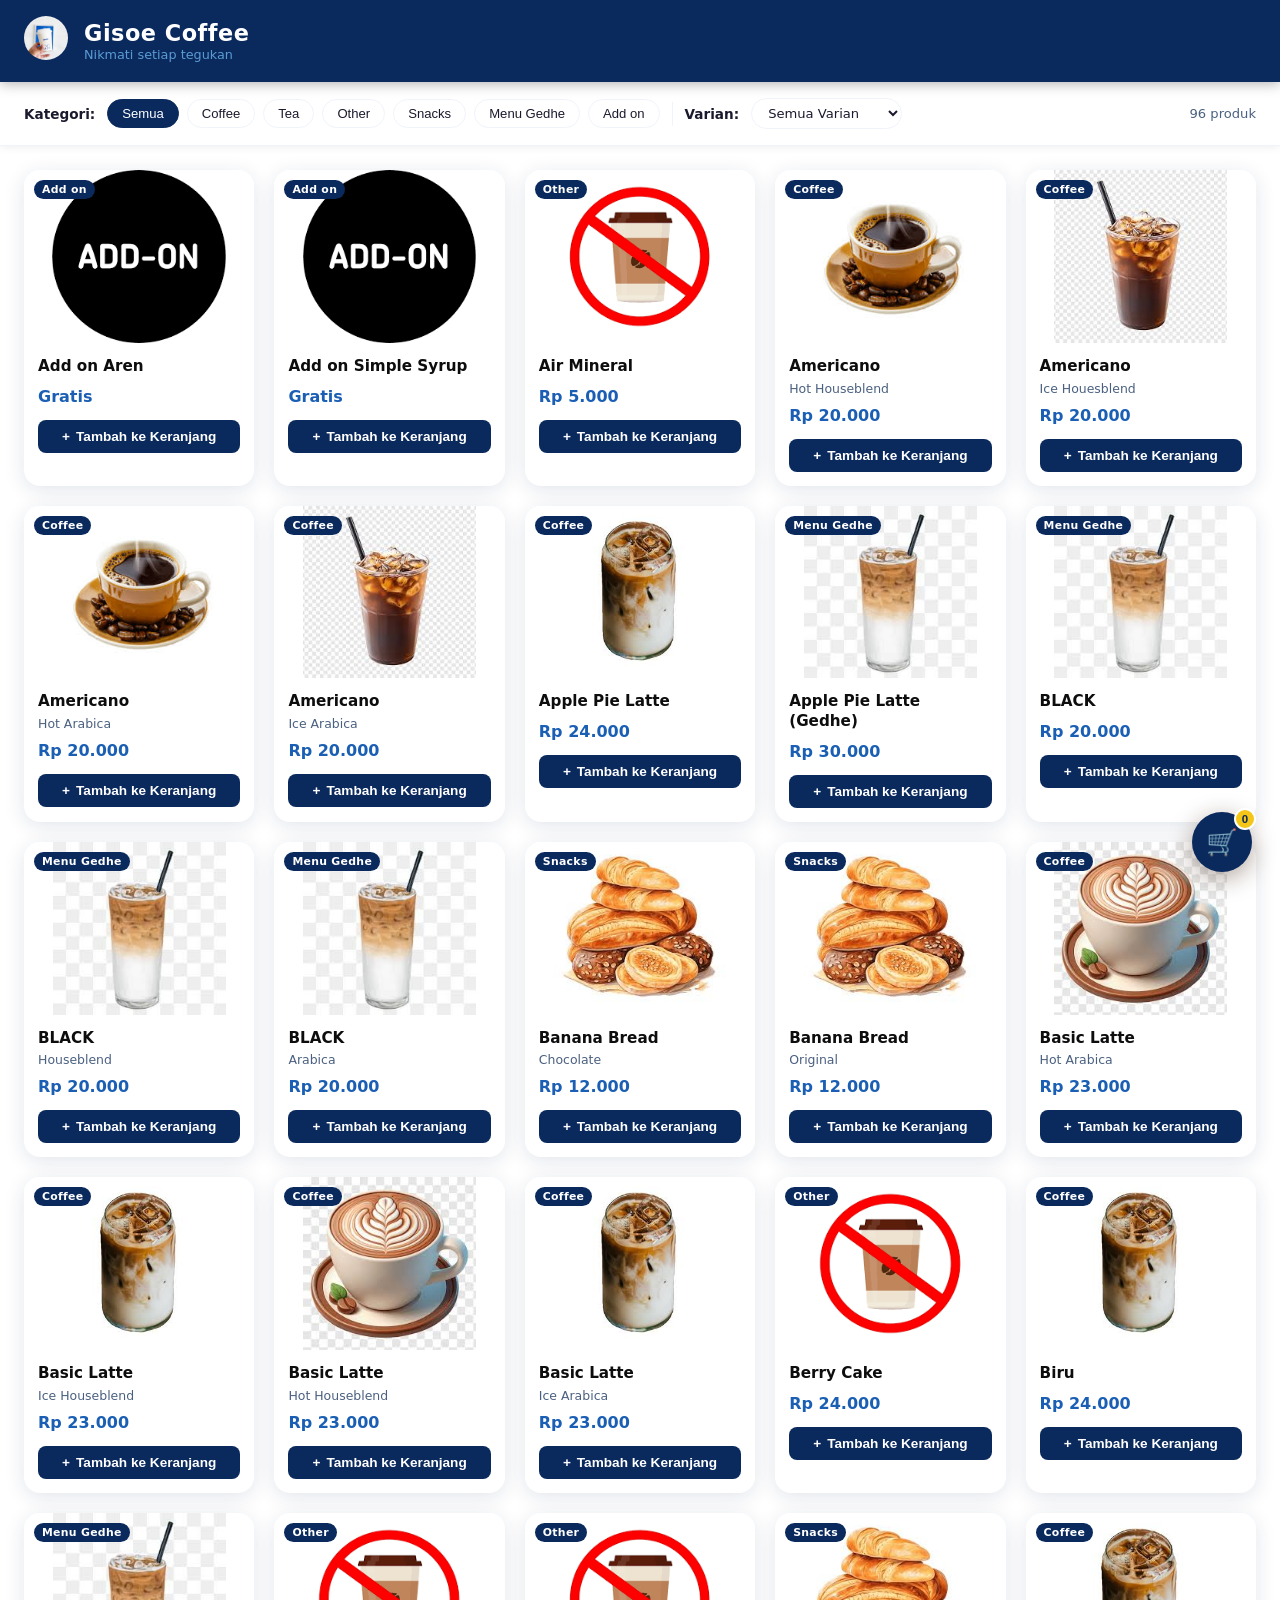
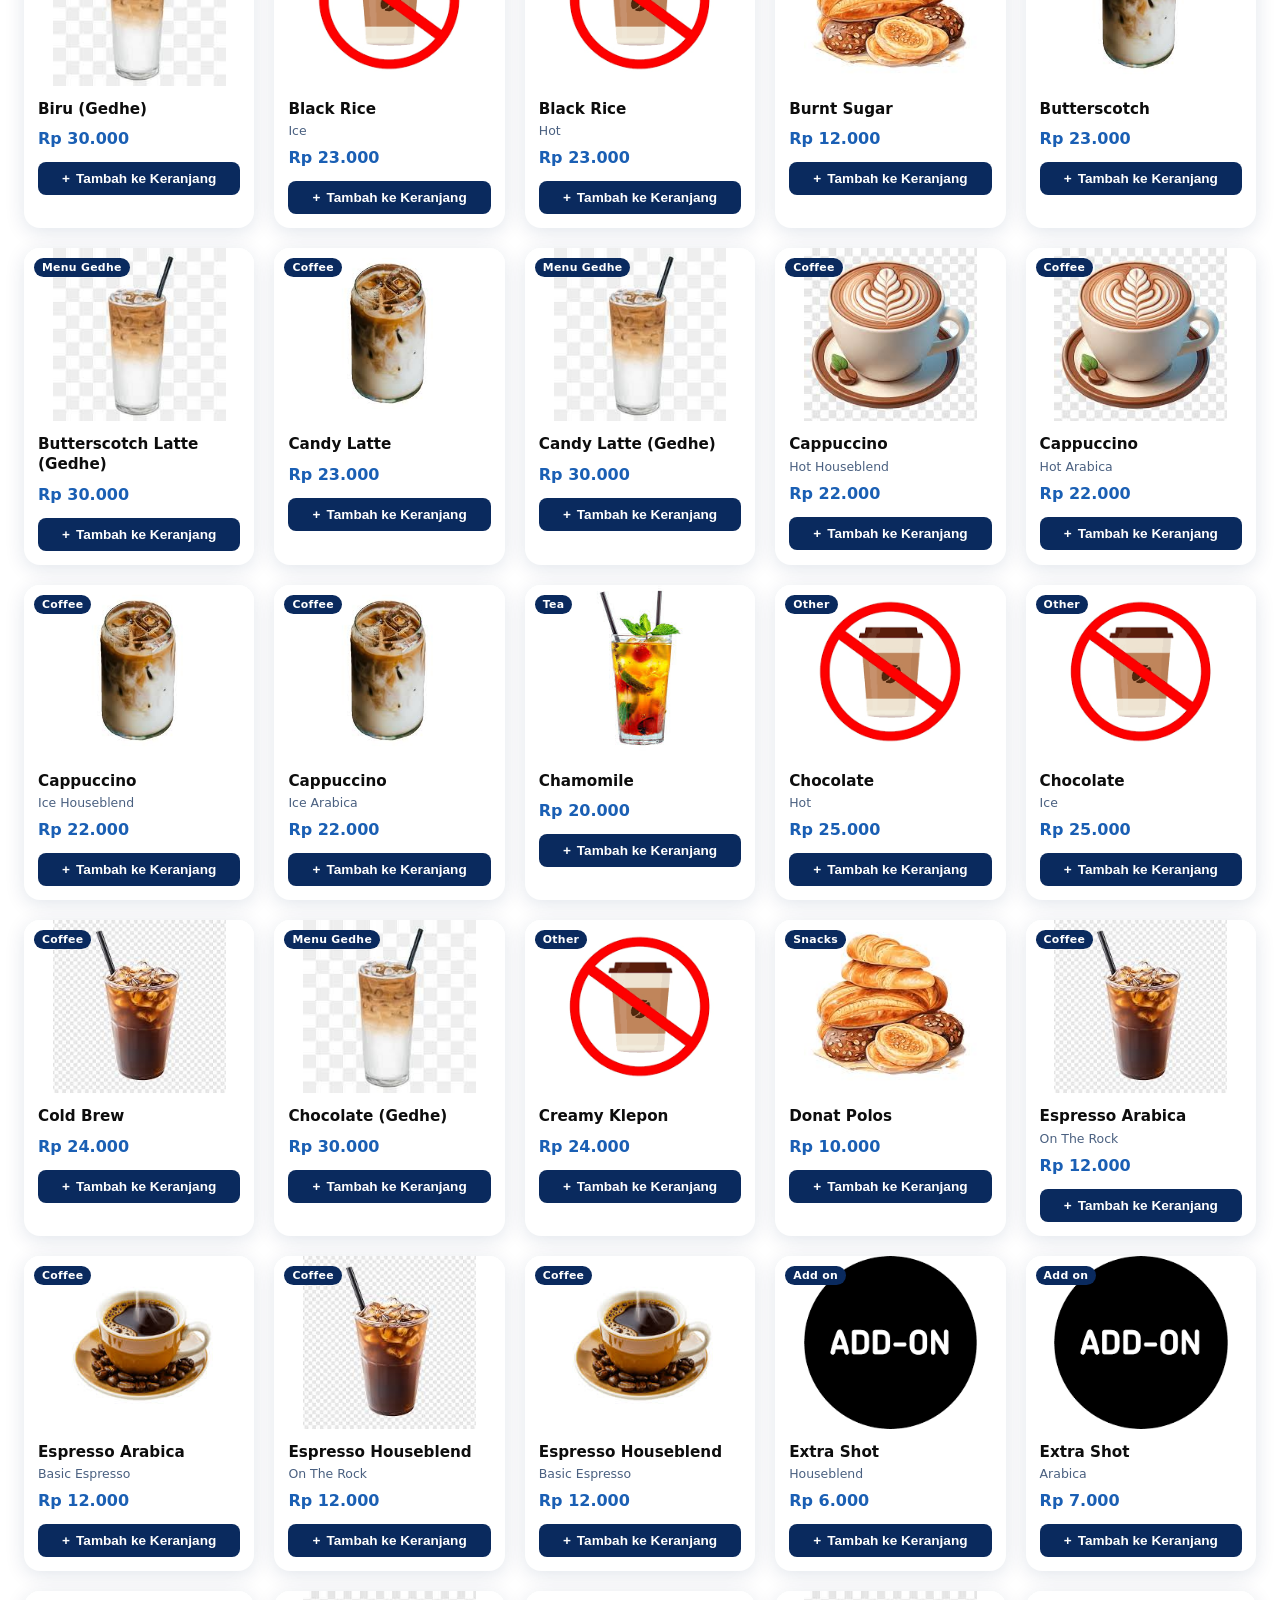
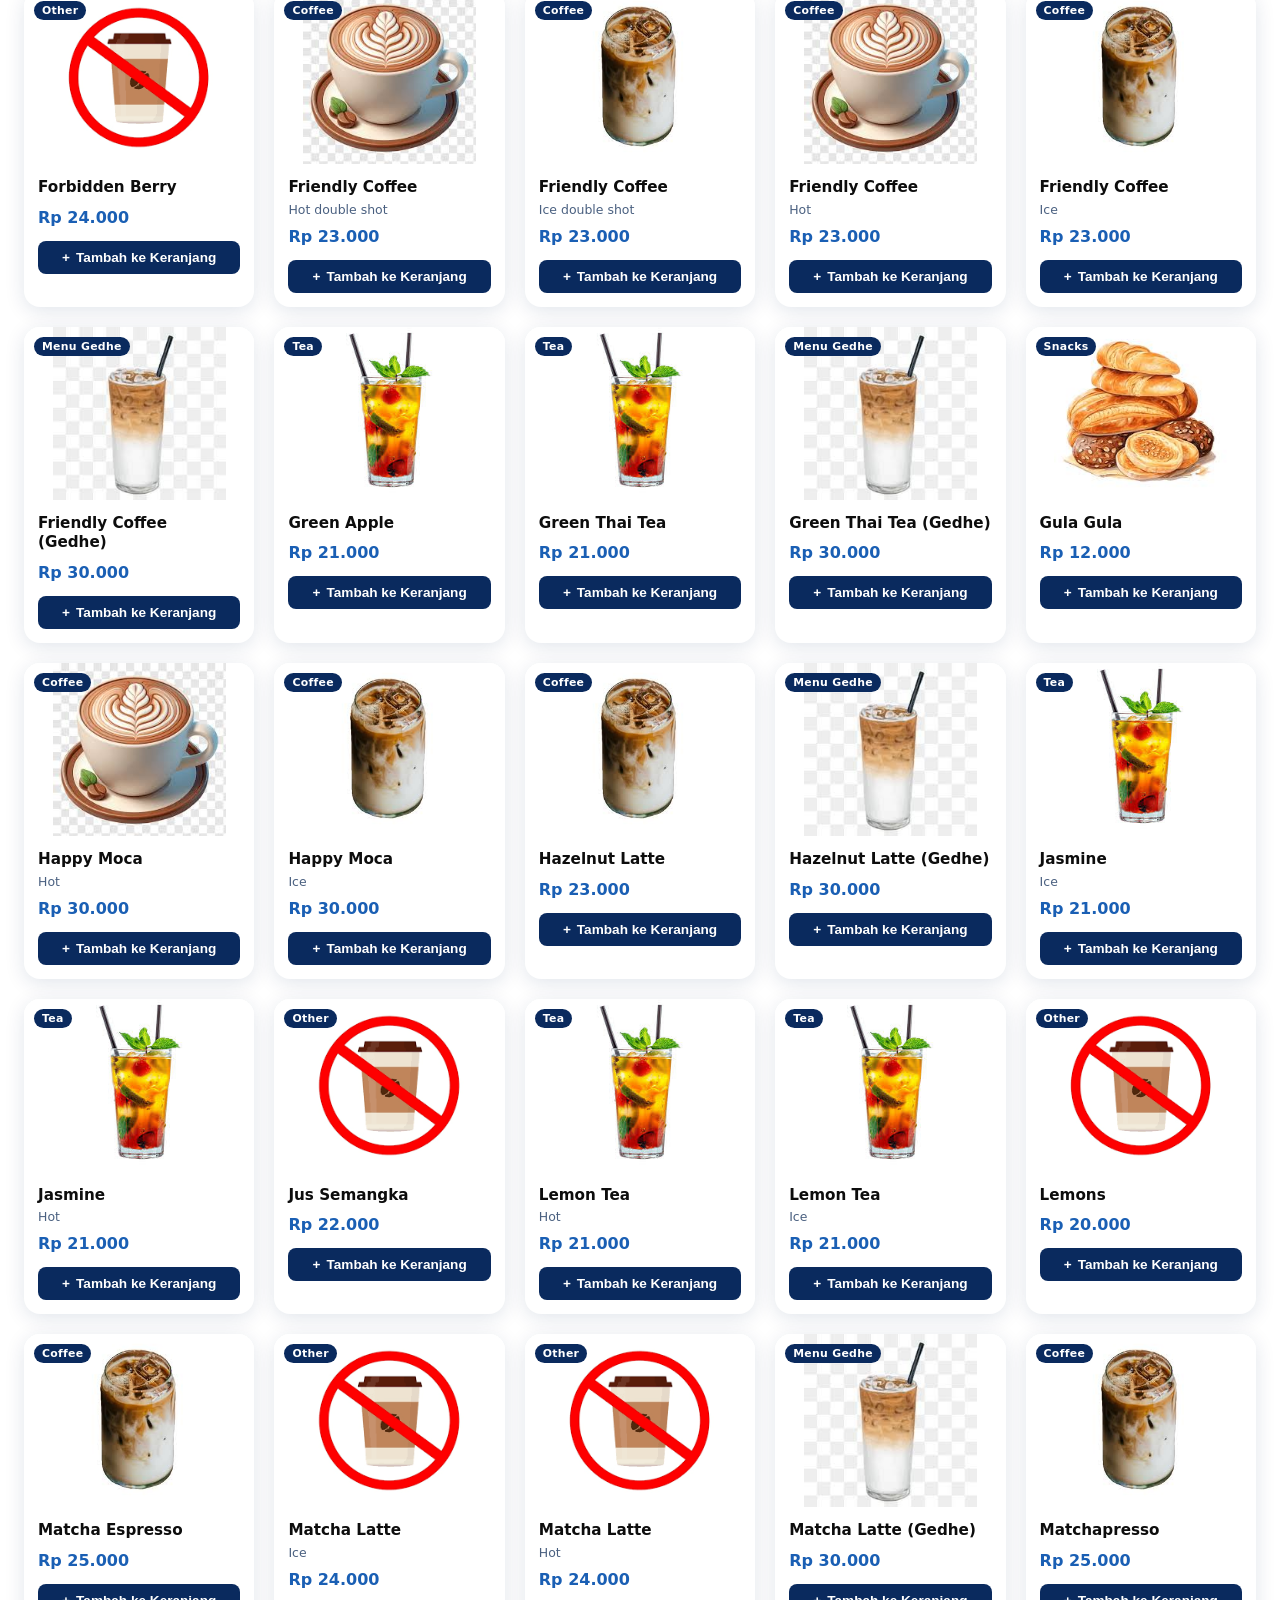
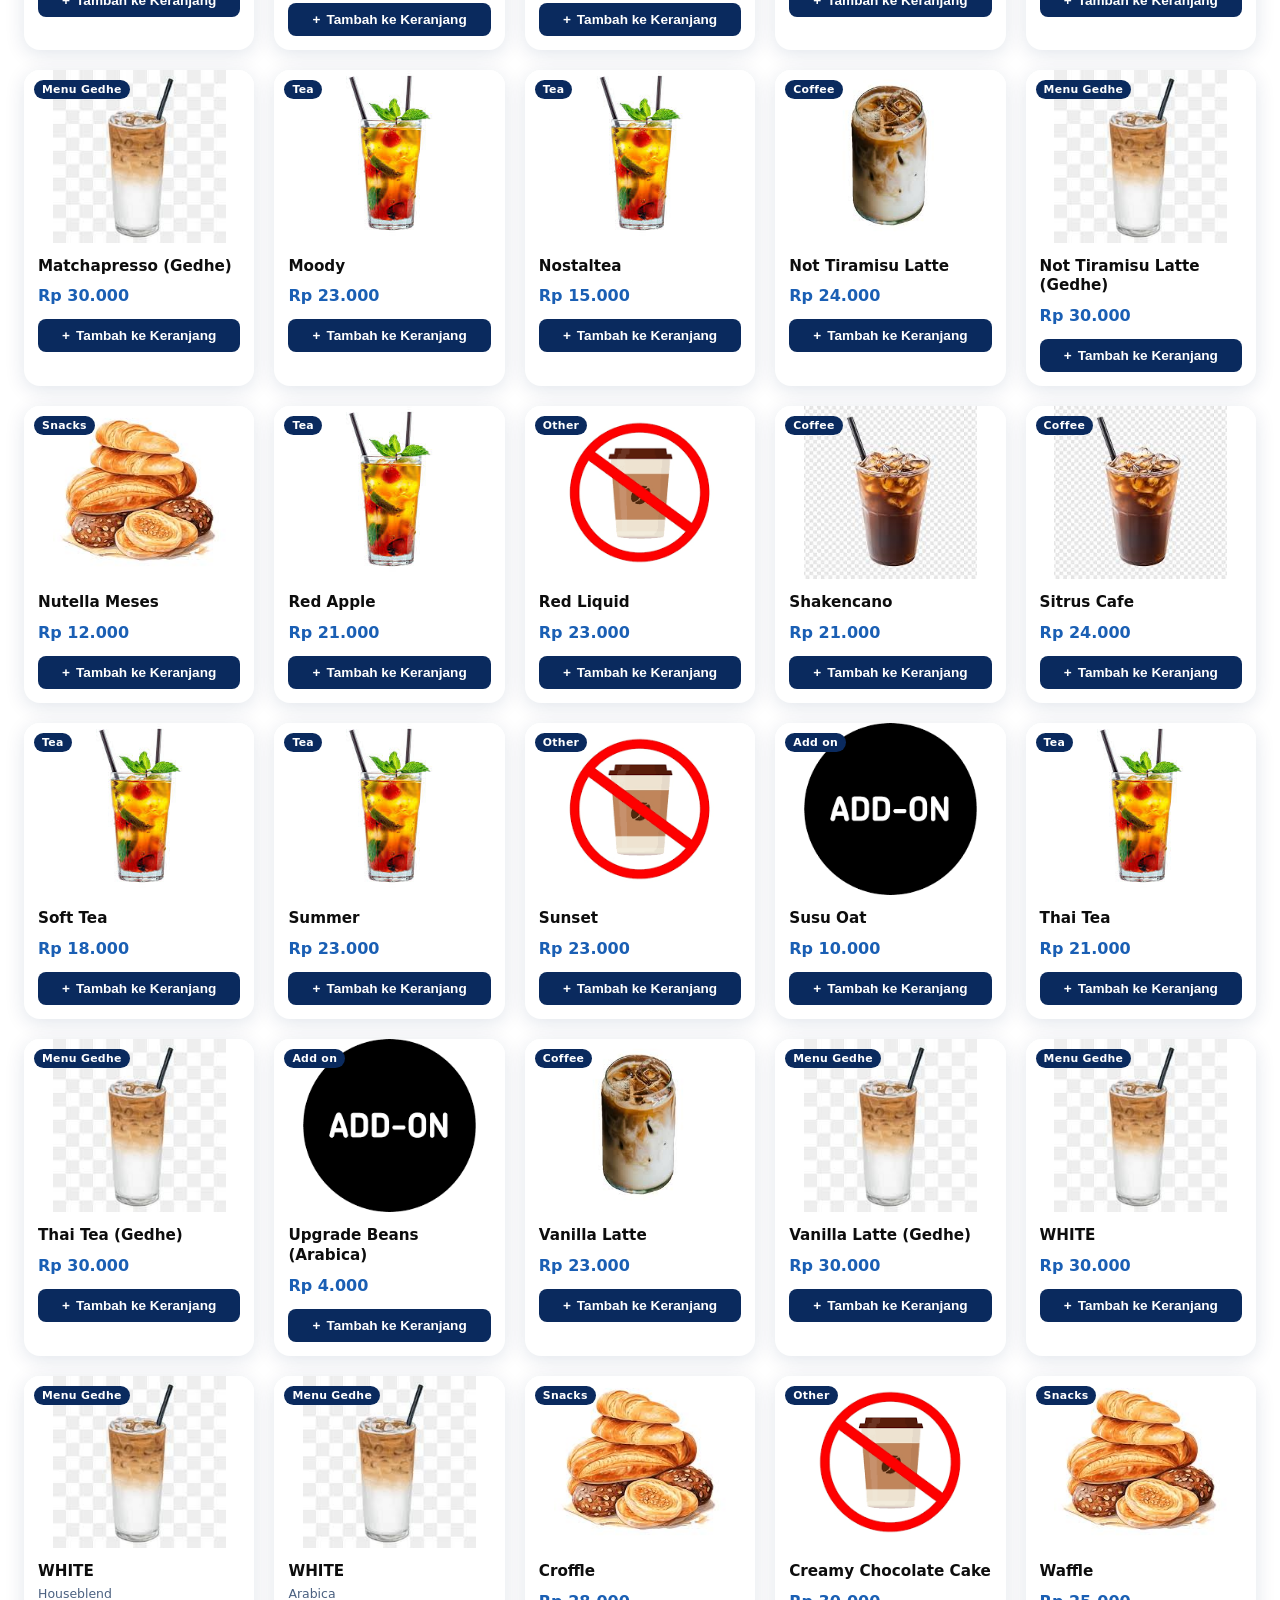
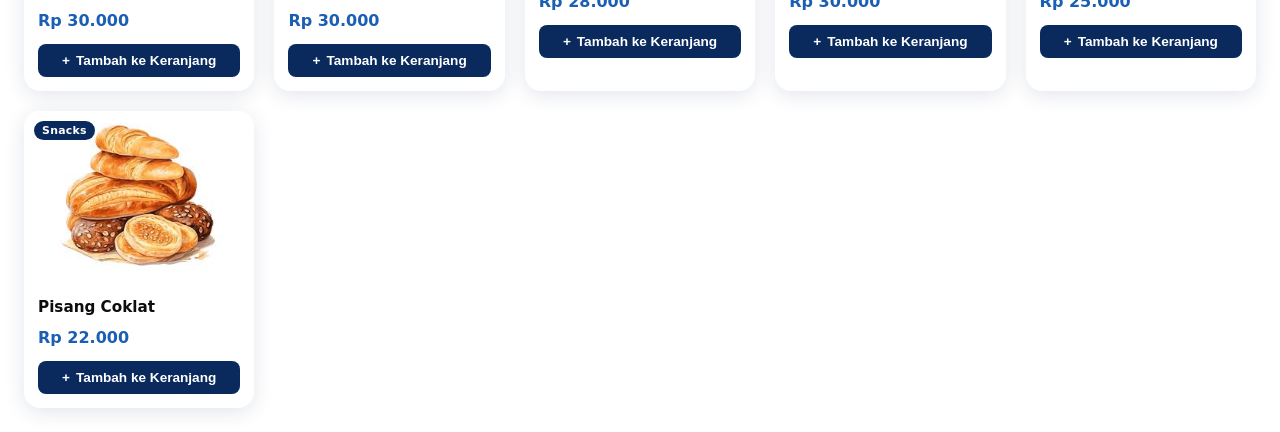
==== commit f49886b6: "Update index.html" ====
--- a/index.html
+++ b/index.html
@@ -11,7 +11,7 @@
 <!-- Header -->
 <header class="header">
   <span class="header-logo">
-     <img src="images/gisoe.png" style="width:44px;" alt="Logo">
+     <img src="images/gisoe.png" style="width:44px;border-radius:50%;" alt="Logo">
   </span>
   <div>
     <div class="header-title">Gisoe Coffee</div>
